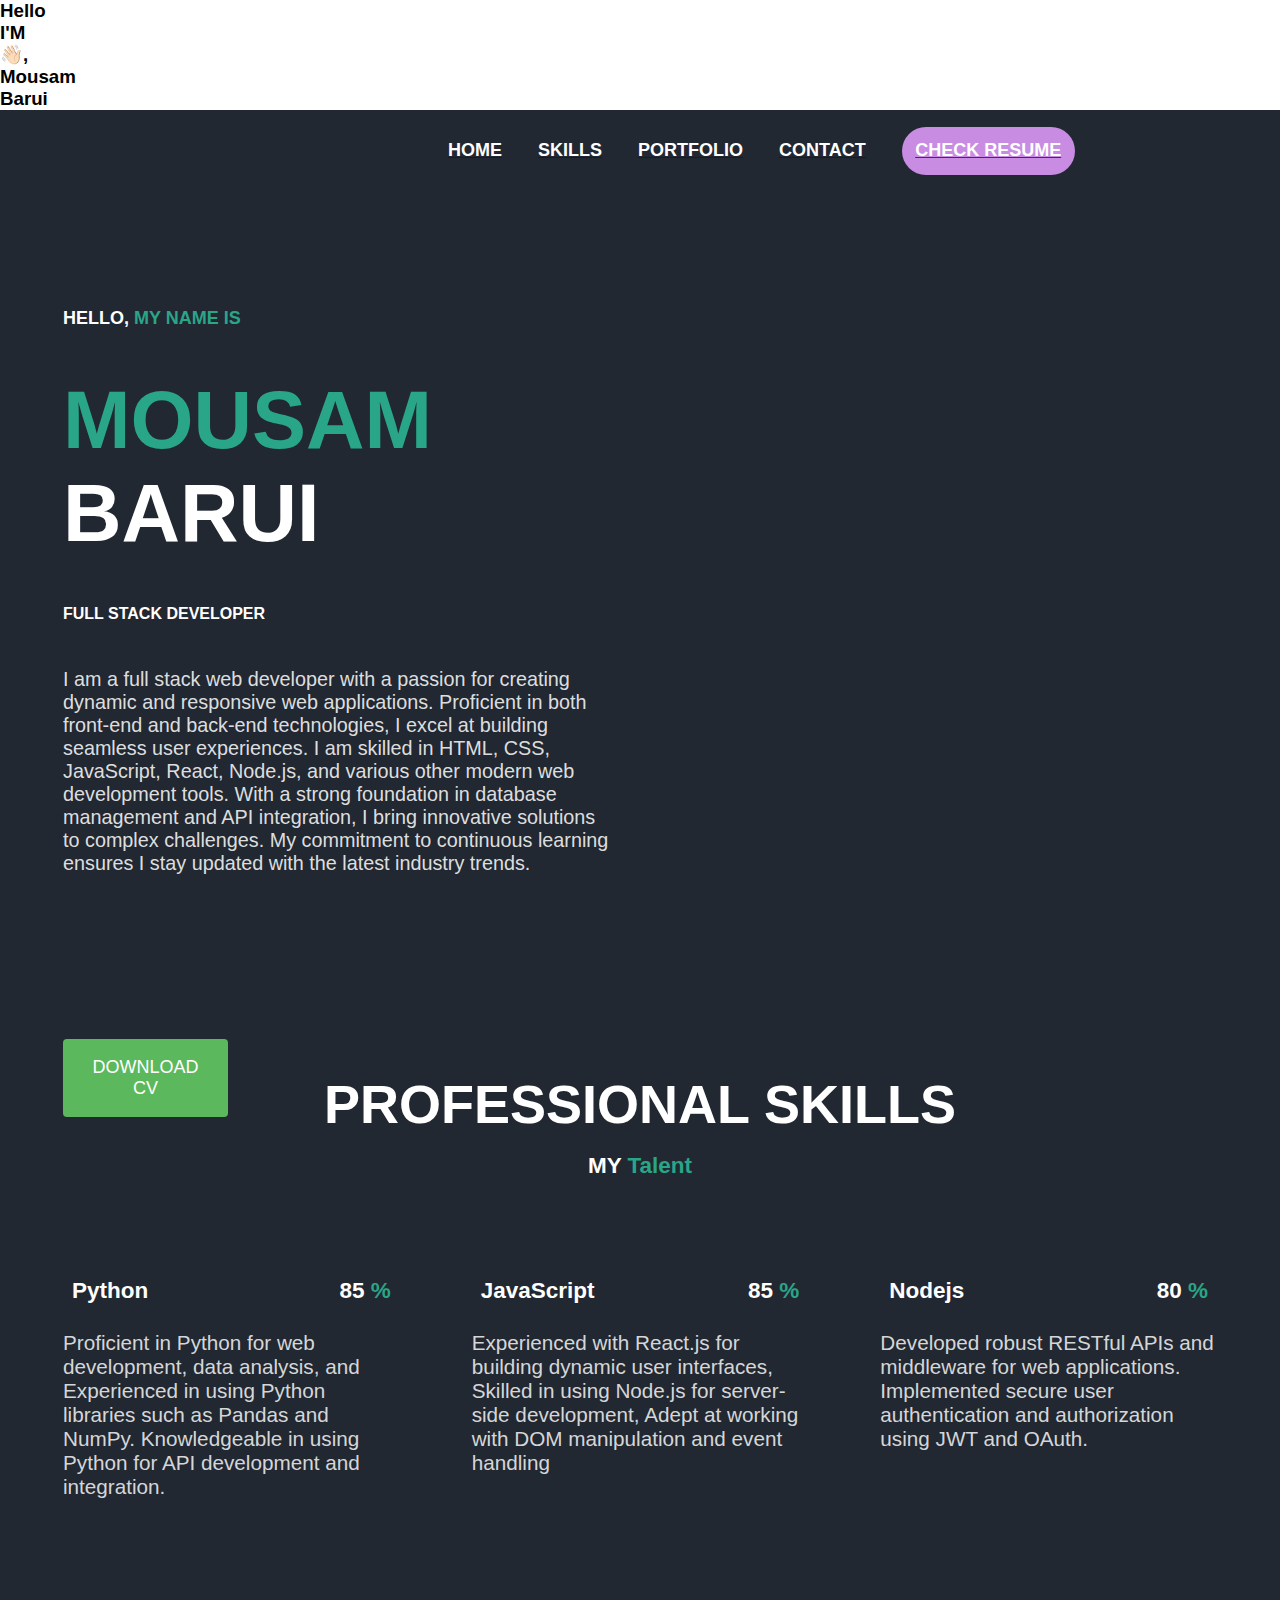
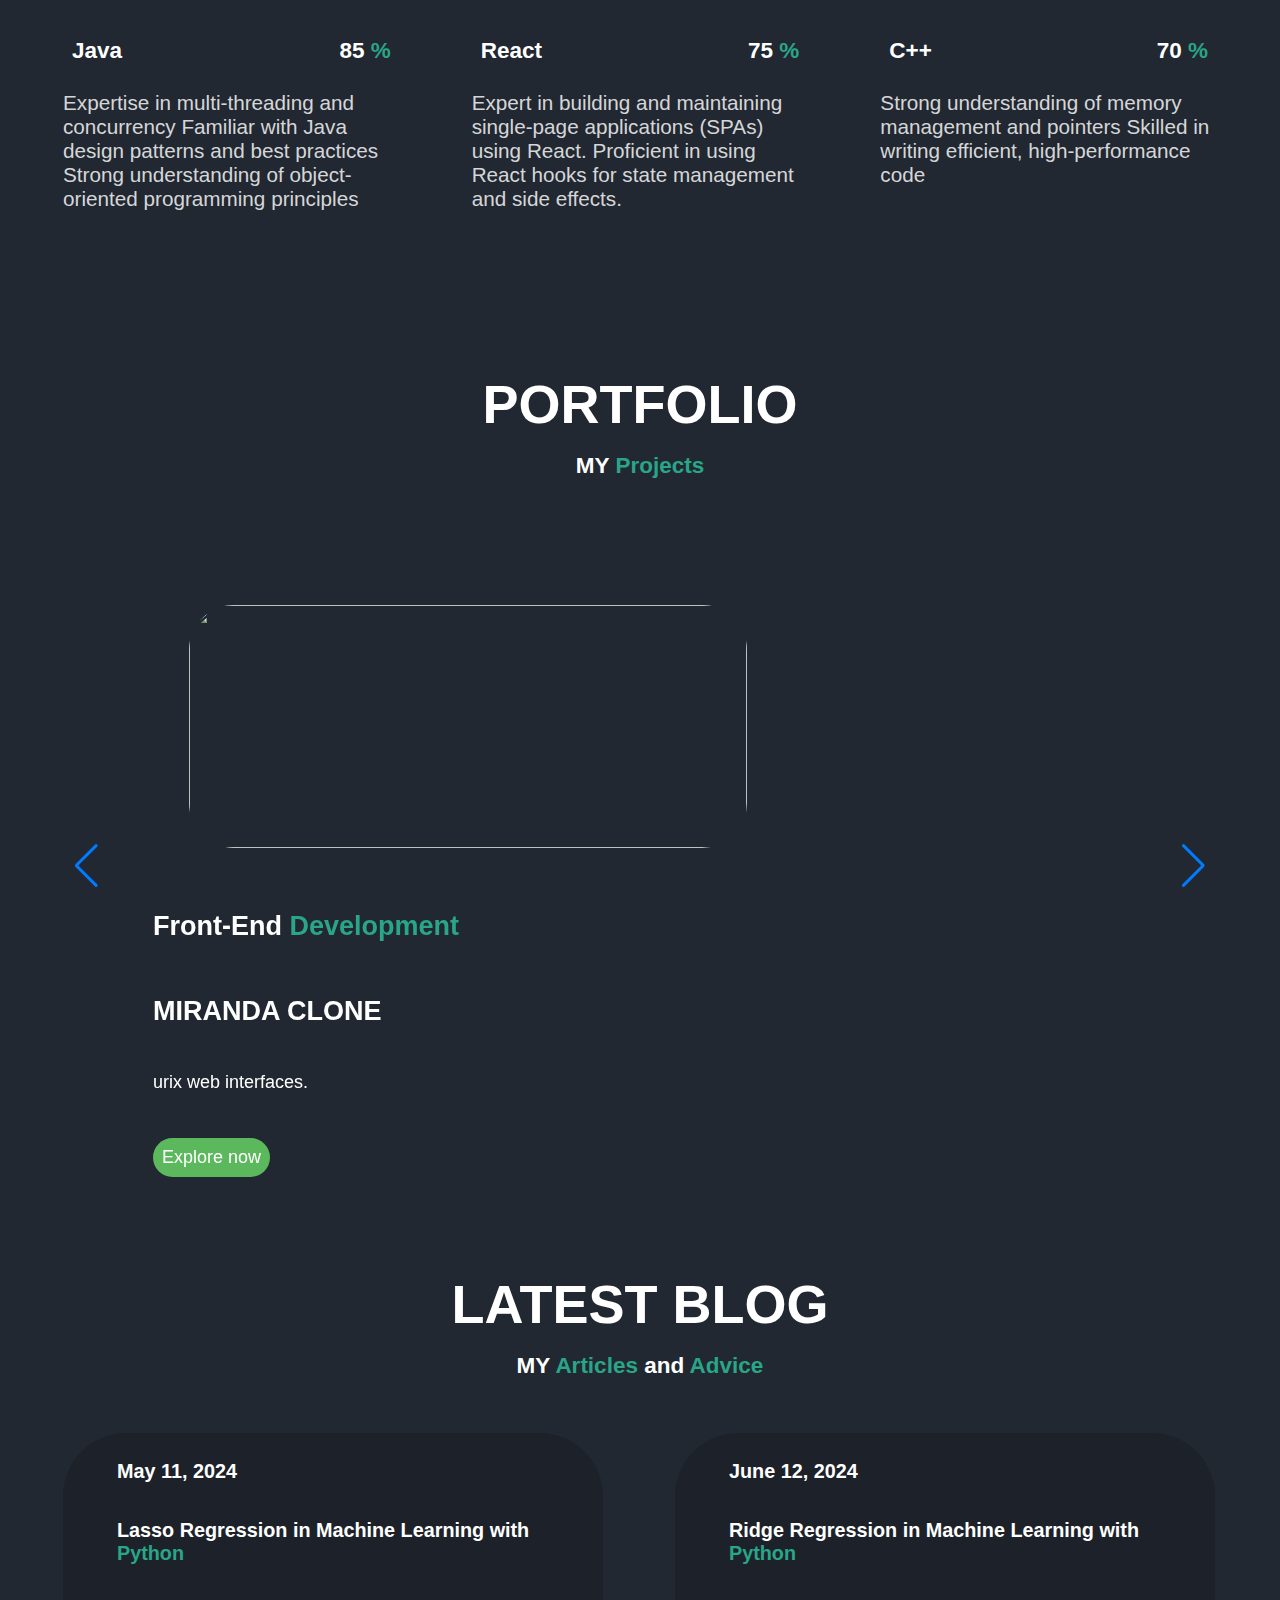
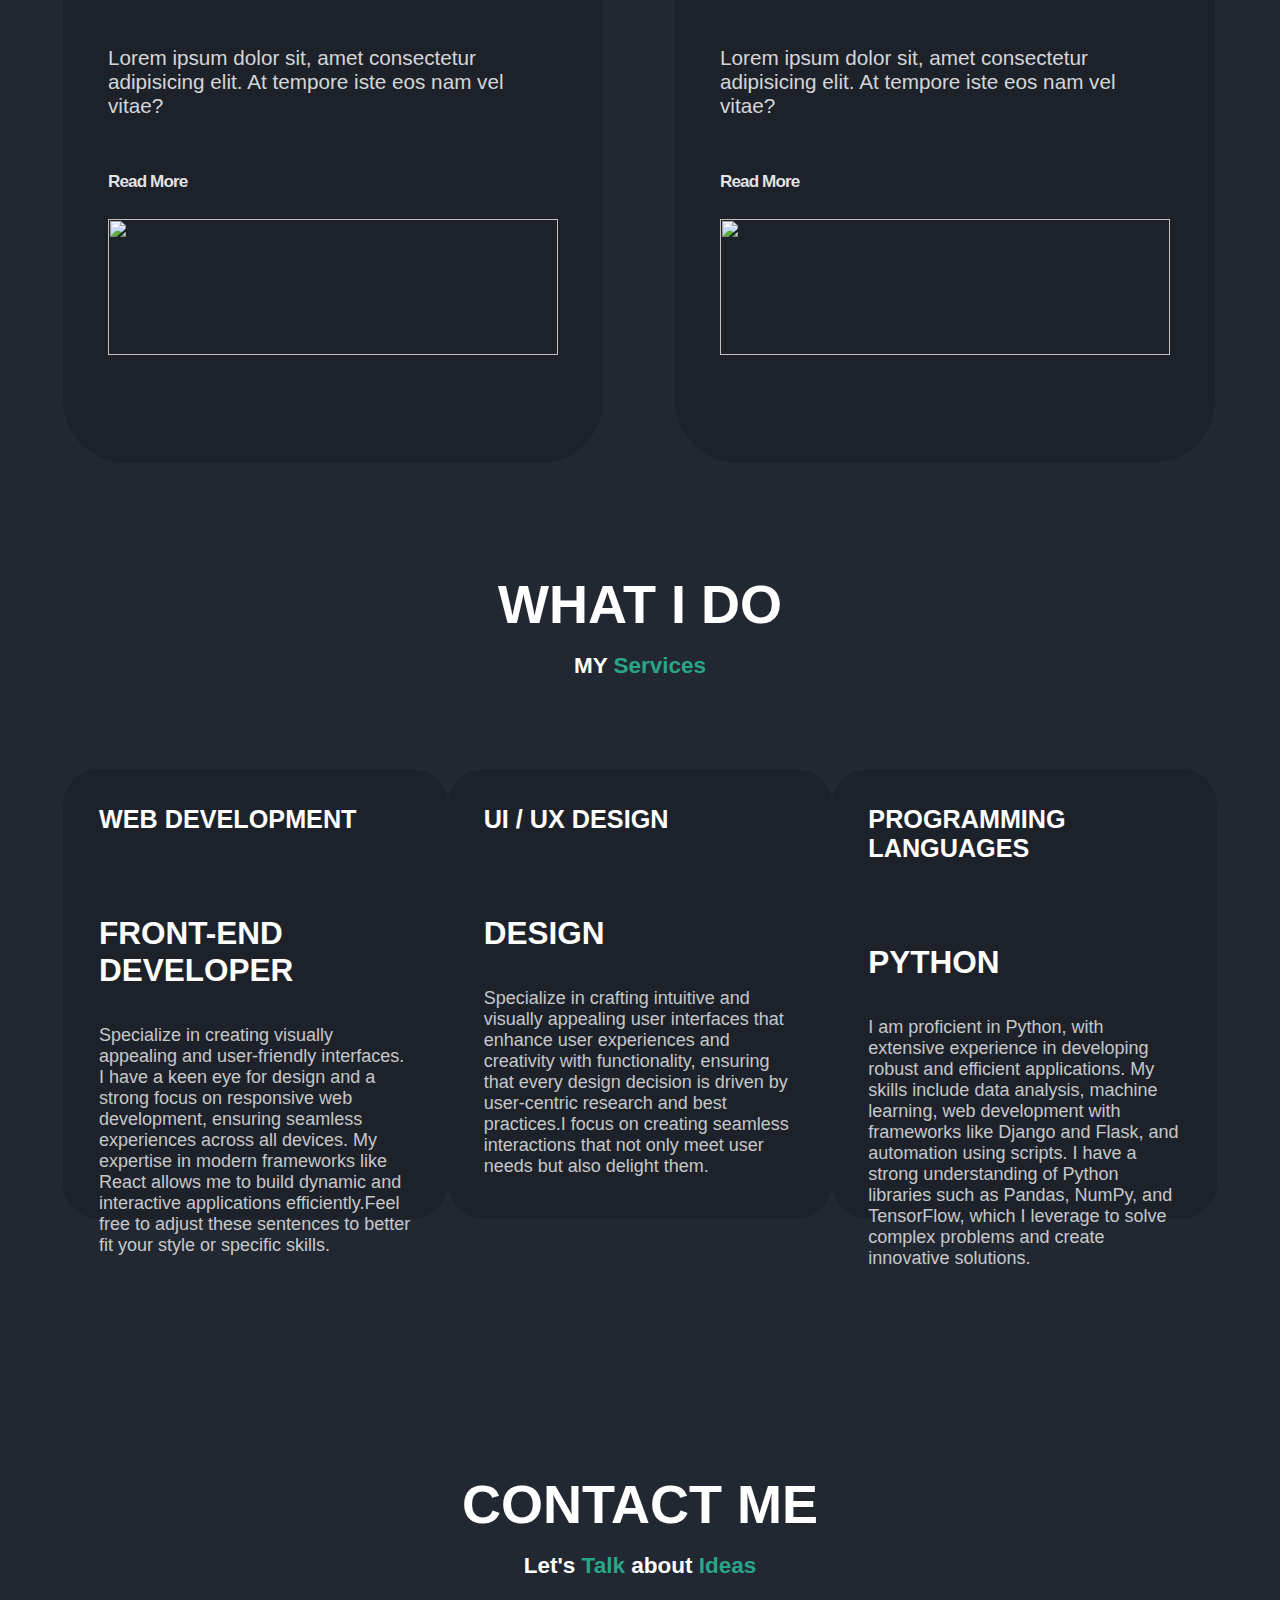
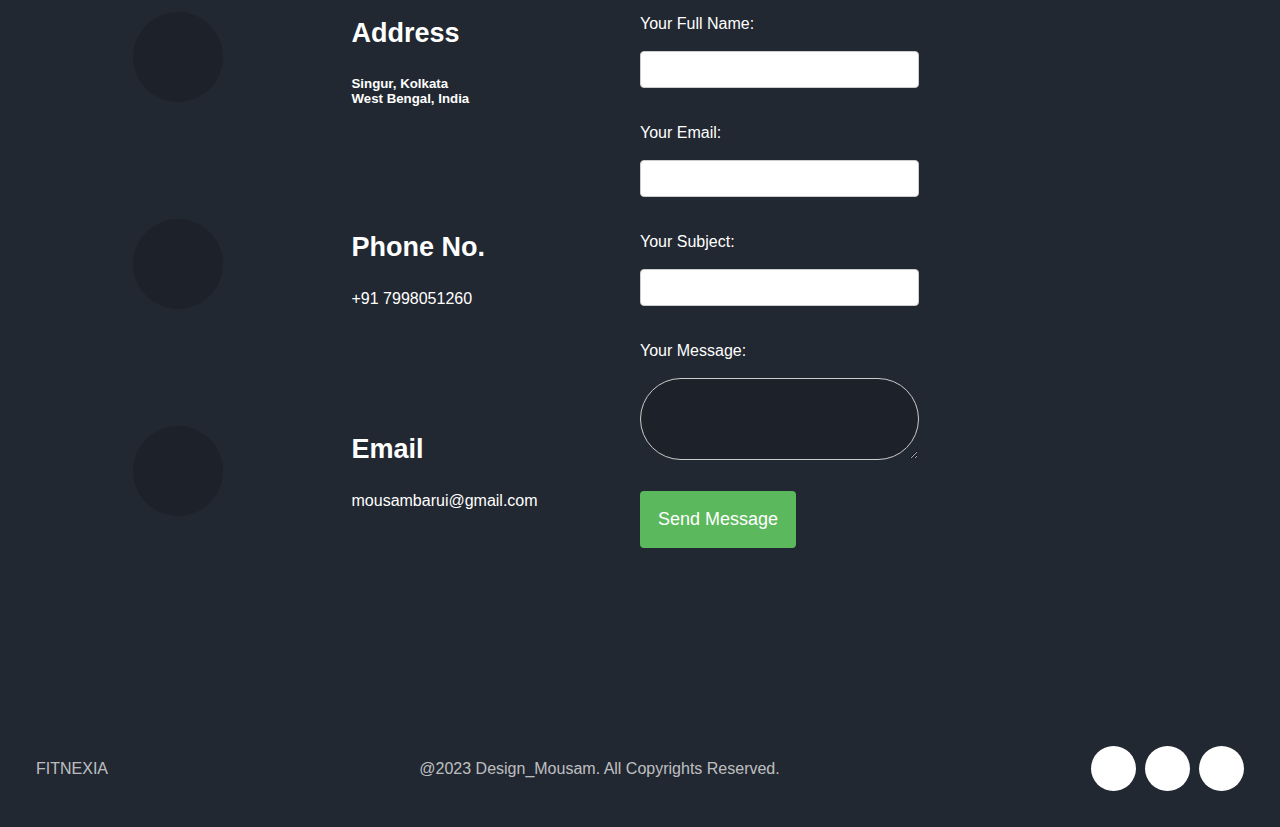
==== index.html @ 30165952 "responsive" ====
<!DOCTYPE html>
<html lang="en">

<head>
    <meta charset="UTF-8">
    <meta name="viewport" content="width=device-width, initial-scale=1.0">
    <title>MOUSAM BARUI--PORTFOLIO</title>
    <link rel="shortcut icon" href="Images/icons8-m-96.png" type="image/x-icon">
    <link rel="stylesheet" href="style.css">
    <link rel="stylesheet" href="https://cdn.jsdelivr.net/npm/swiper@11/swiper-bundle.min.css" />
    <link rel="stylesheet" href="https://cdn.jsdelivr.net/npm/locomotive-scroll@3.5.4/dist/locomotive-scroll.css">
    <link rel="stylesheet" href="https://cdnjs.cloudflare.com/ajax/libs/remixicon/4.1.0/remixicon.css"
        integrity="sha512-dUOcWaHA4sUKJgO7lxAQ0ugZiWjiDraYNeNJeRKGOIpEq4vroj1DpKcS3jP0K4Js4v6bXk31AAxAxaYt3Oi9xw=="
        crossorigin="anonymous" referrerpolicy="no-referrer" />
    <link rel="stylesheet" href="https://unpkg.com/sheryjs/dist/Shery.css" />

</head>

<body>
    <div class="main">
        <div class="lader">
            <h3> Hello</h3>
            <h3>I'M</h3>
            <h3>👋🏻,</h3>
            <h3>Mousam</h3>
             <h3>Barui</h3>
        </div>
    
        <div id="page1">
            <div class="nav">
                <a href ="index.html"><h3>Home</h3></a>
                <a href ="skills/skills.html"><h3>Skills</h3></a>
                <a href = "portfolio/portfolio.html"><h3>Portfolio</h3></a>               
                <a href = "contact/contact.html"><h3>Contact</h3></a>
                <a href =""><h3 style="padding: 1.5vh;background-color:#c88de3;border-radius: 4vh;">Check Resume</h3></a>
            </div>
            <div class="page1left">
                <h3>HELLO, <d>MY NAME IS</d>
                </h3>
                <h1 class="magnet">
                    <d>MOUSAM</d> BARUI
                </h1>
                <h4>FULL STACK DEVELOPER</h4>
                <p>I am a full stack web developer with a passion for creating dynamic and responsive web applications.
                    Proficient in both front-end and back-end technologies, I excel at building seamless user
                    experiences. I am skilled in HTML, CSS, JavaScript, React, Node.js, and various other modern web
                    development tools. With a strong foundation in database management and API integration, I bring
                    innovative solutions to complex challenges. My commitment to continuous learning ensures I stay
                    updated with the latest industry trends.
                <div class="icon">
                    <a href="https://www.linkedin.com/in/mousam-barui-745755149/"><i
                            class="ri-linkedin-box-line"></i></a>
                    <a href="https://github.com/Mousam861"><i class="ri-github-fill"></i></a>
                </div>
                <a href="Portfolio/Mousam_Barui_Resume.pdf" download="Mousam_Barui_Resume"><button> DOWNLOAD CV</button></a>
            </div>
            <div class="page1right">
                <div class="page1rightimage"> </div>
            </div>
        </div>

        <div id="page2">
            <div class="heading">
                <h2>PROFESSIONAL SKILLS</h2>
                <h6>MY <d>Talent</d>
                </h6>
            </div>
            <div class="block">
                <div class="block1">
                    <div class="language">
                        <h4>Python</h4>
                        <h4>85 <d>%</d>
                        </h4>
                    </div>
                    <p>Proficient in Python for web development, data analysis, and
                        Experienced in using Python libraries such as Pandas and NumPy.
                        Knowledgeable in using Python for API development and integration.
                    </p>
                </div>
                <div class="block1">
                    <div class="language">
                        <h4>JavaScript</h4>
                        <h4>85 <d>%</d>
                        </h4>
                    </div>
                    <p>Experienced with React.js for building dynamic user interfaces,
                        Skilled in using Node.js for server-side development,
                        Adept at working with DOM manipulation and event handling</p>

                </div>
                <div class="block1">
                    <div class="language">
                        <h4>Nodejs</h4>
                        <h4>80 <d>%</d>
                        </h4>
                    </div>
                    <p>Developed robust RESTful APIs and middleware for web applications.
                        Implemented secure user authentication and authorization using JWT and OAuth.
                    </p>
                </div>
            </div>
            <div class="block">
                <div class="block1">
                    <div class="language">
                        <h4>Java</h4>
                        <h4>85 <d>%</d>
                        </h4>
                    </div>
                    <p>Expertise in multi-threading and concurrency
                        Familiar with Java design patterns and best practices
                        Strong understanding of object-oriented programming principles </p>
                </div>
                <div class="block1">
                    <div class="language">
                        <h4>React</h4>
                        <h4>75 <d>%</d>
                        </h4>
                    </div>
                    <p>Expert in building and maintaining single-page applications (SPAs) using React.
                        Proficient in using React hooks for state management and side effects.</p>

                </div>
                <div class="block1">
                    <div class="language">
                        <h4>C++</h4>
                        <h4>70 <d>%</d>
                        </h4>
                    </div>
                    <p>Strong understanding of memory management and pointers
                        Skilled in writing efficient, high-performance code
                    </p>
                </div>
            </div>





















        </div>

        <div id="page3">
            <div class="p3heading">
                <h2>PORTFOLIO</h2>
                <h6>MY <d>Projects</d>
                
            </div>
            <div class="swiper mySwiper">
                <div class="swiper-wrapper">
                    <div class="swiper-slide">
                        <div class="portimg">
                            <img
                                src="https://uploads-ssl.webflow.com/5f9085a4041dd5427c5ac8ae/615d9672cc65f12c9ab25f21_thumbnail-small.jpeg?" />
                        </div>
                        <h4>Front-End <d>Development</d>
                        </h4>
                        <h4>MIRANDA CLONE</h4>
                        <p>urix web interfaces.</p>
                        <a href="https://mousam861.github.io/Miranda-clone/"><button>Explore now</button></a>
                    </div>
                    <div class="swiper-slide">
                        <div class="portimg">
                            <img src="Images/rejouice.webp" />
                        </div>
                        <h4>Front-End <d>Development</d>
                        </h4>
                        <h4>REJOUICE CLONE</h4>
                        <p>Lorem ipsum dolor, sit amet consectetur adipisicing elit. Aspernatur beatae quam maiores
                            quaerat qui, fuga impedit porro id nulla consequatur.</p>
                        <button>Explore now</button>
                    </div>
                    <div class="swiper-slide">
                        <div class="portimg">
                            <img src="Images/Lazarev.webp" />
                        </div>
                        <h4>Front-End <d>Development</d>
                        </h4>
                        <h4>LAZAREV CLONE</h4>
                        <p>Lorem ipsum dolor, sit amet consectetur adipisicing elit. Aspernatur beatae quam maiores
                            quaerat qui, fuga impedit porro id nulla consequatur.</p>
                        <button>Explore now</button>
                    </div>
                    <div class="swiper-slide">
                        <div class="portimg">
                            <img src="Images/gym.jpg" alt=""/>
                        </div>
                        <h4>Front-End <d>Development</d>
                        </h4>
                        <h4>FITNEXIA</h4>
                        <p>Lorem ipsum dolor, sit amet consectetur adipisicing elit. Aspernatur beatae quam maiores
                            quaerat qui, fuga impedit porro id nulla consequatur.</p>
                        <a href="https://mousam861.github.io/FITNEXIA-GYM-WEB-/"><button>Explore now</button></a>
                    </div>

                </div>
                <div class="swiper-button-next"></div>
                <div class="swiper-button-prev"></div>
                <div class="swiper-scrollbar"></div>
                <div class="swiper-pagination"></div>
            </div>
        </div>

        <div id="page4">
            <div class="p3heading">
                <h2>LATEST BLOG</h2>
                <h6>MY <d>Articles</d> and <d>Advice</d>
                </h6>
            </div>
            <div class="article">
                <div class="art1">
                    <div class="blog">
                        <h4>May 11, 2024</h4>
                        <h4>Lasso Regression in Machine Learning with <d>Python</d>
                        </h4>
                    </div>
                    <p>Lorem ipsum dolor sit, amet consectetur adipisicing elit. At tempore iste eos nam vel vitae?</p>
                    <a href="https://coderspacket.com/posts/lasso-regression-in-machine-learning-with-python/">
                        <h5>Read More <d> <i class="ri-arrow-right-line"></i></d>
                        </h5>
                    </a>
                    <div class="bimg">
                        <img src="https://leverageedu.com/blog/wp-content/uploads/2020/03/IELTS-Preparation-Online.jpg">
                    </div>
                </div>
                <div class="art1">
                    <div class="blog">
                        <h4>June 12, 2024</h4>
                        <h4>Ridge Regression in Machine Learning with <d>Python</d>
                        </h4>
                        </h4>
                    </div>
                    <p>Lorem ipsum dolor sit, amet consectetur adipisicing elit. At tempore iste eos nam vel vitae?</p>
                    <a href="https://coderspacket.com/posts/ridge-regression-in-machine-learning-with-python/">
                        <h5>Read More <d> <i class="ri-arrow-right-line"></i></d>
                        </h5>
                    </a>
                    <div class="bimg">
                        <img src="https://www.luminultra.com/wp-content/uploads/blog-header-investigation-report.jpg">
                    </div>
                </div>
                <div class="art1">
                    <div class="blog">
                        <h4>July 24, 2024</h4>
                        <h4>Quadratic Discriminant Analysis in Machine Learning with<d>Python</d>
                        </h4>
                        </h4>
                    </div>
                    <p>Lorem ipsum dolor sit, amet consectetur adipisicing elit. At tempore iste eos nam vel vitae?</p>
                    <a
                        href="https://coderspacket.com/posts/quadratic-discriminant-analysis-in-machine-learning-with-python/">
                        <h5>Read More <d> <i class="ri-arrow-right-line"></i></d>
                        </h5>
                    </a>
                    <div class="bimg">
                        <img src="https://leverageedu.com/blog/wp-content/uploads/2020/03/IELTS-Preparation-Online.jpg">
                    </div>
                </div>
            </div>



        </div>

        <div id="page5">
            <div class="p3heading">
                <h2>WHAT I DO</h2>
                <h6>MY <d>Services</d>
                </h6>
            </div>
            <div class="work">
                <div class="card">
                    <h4>WEB DEVELOPMENT</h4>
                    <h3>FRONT-END DEVELOPER</h3>
                    <p> Specialize in creating visually appealing and user-friendly interfaces. I have a keen eye for
                        design and a strong focus on responsive web development, ensuring seamless experiences across
                        all devices. My expertise in modern frameworks like React allows me to build dynamic and
                        interactive applications efficiently.Feel free to adjust these sentences to better fit your
                        style or specific skills.</p>
                </div>

                <div class="card">
                    <h4>UI / UX DESIGN</h4>
                    <h3>DESIGN</h3>
                    <p>Specialize in crafting intuitive and visually appealing user interfaces that enhance user experiences and creativity with functionality, ensuring that every design decision is driven by user-centric research and best practices.I focus on creating seamless interactions that not only meet user needs but also delight them. </p>

                </div>

                <div class="card">
                    <h4>PROGRAMMING LANGUAGES</h4>
                    <h3>PYTHON</h3>
                    <p>I am proficient in Python, with extensive experience in developing robust and efficient applications. My skills include data analysis, machine learning, web development with frameworks like Django and Flask, and automation using scripts. I have a strong understanding of Python libraries such as Pandas, NumPy, and TensorFlow, which I leverage to solve complex problems and create innovative solutions.</p>
                </div>

            </div>


















        </div>

        <div id="page6">
            <div class="p3heading">
                <h2>CONTACT ME</h2>
                <h6>Let's <d>Talk</d> about <d>Ideas</d>
                </h6>
            </div>
            <div class="contact">
                <div class="contactlogo">
                    <div class="circlelogo">
                        <i class="ri-map-2-line"></i>
                    </div>
                    <div class="circlelogo">
                        <a href="tel:7998051260"> 
                            <i class="ri-phone-line"></i>
                        </a>  
                    </div>
                    <div class="circlelogo">
                        <a href="mailto:mousambarui@gmail.com">
                            <i class="ri-mail-line"></i>
                        </a>
                    </div>
                </div>
                <div class="contactl">
                    <div class="conadd">
                        <h4>Address</h4>
                        <h5>Singur, Kolkata <br>West Bengal, India</h5>
                    </div>
                    <div class="conadd">
                        <h4>Phone No.</h4>
                        <a href="tel:7998051260"> 
                            +91 7998051260
                        </a> 
                    </div>

                    <div class="conadd">
                        <h4>Email</h4>
                        <a href="mailto:mousambarui@gmail.com">
                            mousambarui@gmail.com
                        </a>
                    </div>














                </div>
                <div class="contactr">

                    <form action="/submit" method="post">
                        <div>
                            <label for="name">Your Full Name:</label>
                            <input type="text" id="name" name="name" required>
                            <label for="email">Your Email:</label>
                            <input type="email" id="email" name="email" required>
                        </div>
                        <div>
                            <label for="subject">Your Subject:</label>
                            <input type="text" id="subject" name="subject" required>
                        </div>
                        <div>
                            <label for="message">Your Message:</label>
                            <textarea id="message" name="message" rows="4" required></textarea>
                        </div>
                        <div>
                            <button type="submit">Send Message</button>
                        </div>
                    </form>
                </div>
            </div>

        </div>


        <div class="footer">
            <div class="f1">FITNEXIA<img src=""></div>
            <div class="f2">@2023 Design_Mousam. All Copyrights Reserved.</div>
            <div class="f3">
                <div class="whole"><i class="ri-instagram-line"></i></div>
                <div class="whole"><i class="ri-twitter-x-line"></i></div>
                <div class="whole"><i class="ri-linkedin-line"></i></div>
            </div>
        </div>
    </div>



    <script src="https://cdn.jsdelivr.net/npm/locomotive-scroll@3.5.4/dist/locomotive-scroll.js"></script>
    <script src="https://cdnjs.cloudflare.com/ajax/libs/gsap/3.12.2/gsap.min.js"></script>
    <script src="https://cdnjs.cloudflare.com/ajax/libs/gsap/3.12.2/ScrollTrigger.min.js"></script>
    <script src="https://cdnjs.cloudflare.com/ajax/libs/three.js/0.155.0/three.min.js"></script>
    <script type="text/javascript" src="https://unpkg.com/sheryjs/dist/Shery.js"></script>
    <script src="https://cdn.jsdelivr.net/npm/swiper@11/swiper-bundle.min.js"></script>
    <script src="portfolio.js"></script>
</body>

</html>
---- style.css ----
* {
    margin: 0%;
    padding: 0%;
    box-sizing: border-box;
    font-family: Verdana, Geneva, Tahoma, sans-serif;
}

html,
body {
    height: 100%;
    width: 100%;
}

.main {
    min-height: 100vh;
    width: 100%;
}

.loader {
    height: 100vh;
    width: 100%;
    position: fixed;
    background-color: black;
    z-index: 99;
    display: flex;
    text-align: center;
    align-items: center;
    justify-content: center;
    gap: 10px;
}

.loader h3 {
    color: white;
    font-size: 2vw;
    font-weight: 200;
}

#page1 {
    height: 100vh;
    width: 100%;
    background-color: #222831;
    padding: 7vh;
    display: flex;
    position: relative;
}

.nav {
    position: absolute;
    top: 1%;
    left: 35%;
    height: 7vh;
    display: flex;
    align-items: center;
    justify-content: center;
    gap: 4vh;
}

.nav h3 {
    font-size: 2vh;
    color: white;
    text-transform: uppercase;
}

.nav h3:hover {
    color: #29A587;
}

.nav h3:hover {
    border-bottom: 0.3vh solid #29A587;
    transition: linear;
}

.nav #h3 :hover {
    color: black;
}

.page1left {
    height: 93vh;
    width: 43%;
    position: absolute;
    top: 22%;
    display: flex;
    flex-direction: column;
    gap: 5vh;
    color: white;
}

.page1left h3 {
    font-size: 2vh;
}

.page1left h1 {
    font-size: 9vh;
}

.page1left h3 d,
.page1left h1 d {
    color: #29A587;
}

.page1left p {
    font-size: 2.2vh;
    color: rgba(255, 255, 255, 0.863);
}

.icon i {
    margin-right: 1.5vh;
    font-size: 4.5vh;
}

.icon a {
    text-decoration: none;
    color: white;
}

.page1left button {
    width: 30%;
    padding: 2vh;
}

.page1right {
    height: 93vh;
    width: 38%;
    position: absolute;
    top: 15%;
    right: 0%;
}

.page1rightimage {
    display: flex;
    align-items: center;
    height: 70vh;
    width: 70vh;
    background-image: url("https://images.unsplash.com/photo-1508341591423-4347099e1f19?q=80&w=1887&auto=format&fit=crop&ixlib=rb-4.0.3&ixid=M3wxMjA3fDB8MHxwaG90by1wYWdlfHx8fGVufDB8fHx8fA%3D%3D");
    border-radius: 50%;
    background-position: center;
    background-size: cover;
}

#page2 {
    height: 100vh;
    width: 100%;
    background-color: #222831;
    padding: 7vh;
}

.heading {
    display: flex;
    flex-direction: column;
    align-items: center;
    justify-content: center;
    color: white;
}

.heading h2 {
    font-size: 6vh;
}

.heading h6 {
    padding-top: 2vh;
    font-size: 2.5vh;
    padding-bottom: 10vh;
}

.heading h6 d {
    color: #29A587;
}

.block {
    display: flex;
    gap: 8vh;
}

.block1 {
    height: 40vh;
    width: 62vh;
    display: flex;
    flex-direction: column;
    color: white;
}

.language {
    display: flex;
    align-items: center;
    justify-content: space-between;
    padding: 1vh;
    color: white;
}

.language h4 {
    font-size: 2.5vh;
}

.language h4 d {
    color: #29A587;
}

.block1 p {
    font-size: 2.3vh;
    padding-top: 2vh;
    color: rgba(255, 255, 255, 0.822);
}

#page3 {
    height: 100vh;
    width: 100%;
    background-color: #222831;
    color: white;
    padding: 7vh;
}

.p3heading {
    display: flex;
    flex-direction: column;
    align-items: center;
    justify-content: center;
    color: white;
}

.p3heading h2 {
    font-size: 6vh;
}

.p3heading h6 {
    padding-top: 2vh;
    font-size: 2.5vh;
    padding-bottom: vh;
}

.p3heading h6 d,
.swiper-slide h4 d {
    color: #29A587;
}

.swiper {
    width: 100%;
    height: 100%;
}

.swiper-slide {
    display: flex;
    flex-direction: column;
    align-items: center;
    justify-content: center;
    position: relative;
    padding: 10vh;
}

.swiper-slide h4 {
    font-size: 3vh;
    padding: 3vh 0vh;
}

.swiper-slide p {
    font-size: 2vh;
    padding: 2vh 0vh;
}

.swiper-slide button {
    font-size: 2vh;
    border-radius: 3vh;
    padding: 1vh 1vh;
    text-align: center;
}

.portimg {
    padding: 4vh;
    height: 35vh;
    width: 70vh;
    overflow: hidden;
}

.portimg img {
    border-radius: 5vh;
    height: 100%;
    width: 100%;
    transition: all ease 0.5s;
    object-fit: cover;
    overflow: hidden;
}

.portimg img:hover {
    scale: 1.1;
    overflow: hidden;
}

#page4 {
    height: 100vh;
    width: 100%;
    background-color: #222831;
    color: white;
    padding: 7vh;
}

.article {
    display: flex;
    gap: 8vh;
    padding-top: 6vh;
}

.art1 {
    height: 70vh;
    width: 62vh;
    display: flex;
    flex-direction: column;
    color: white;
    background-color: #1D222A;
    border-radius: 7vh;
}

.blog {
    display: flex;
    flex-direction: column;
    justify-content: space-between;
    padding: 1vh;
    color: white;
}

.blog h4 {
    padding: 2vh 5vh;
    font-size: 2.2vh;
}

.art1 h5 {
    padding: 0vh 5vh;
    font-size: 2.2vh;
}

.blog h4 d {
    color: #29A587;
}

.bimg {
    height: 32vh;
    width: 50vh;
    margin: 3vh 5vh;
}

.bimg img {
    height: 100%;
    width: 100%;
    object-fit: cover;
    padding-bottom: 9vh;
}

.art1 p {
    font-size: 2.3vh;
    margin: 6vh 5vh;
    color: rgba(255, 255, 255, 0.822);
}

.art1 a {
    text-decoration: none;
}

.art1 h5 {
    letter-spacing: -0.1vh;
    font-size: 1.9vh;
    color: rgba(255, 255, 255, 0.879)
}

.art1 h5 d {
    color: #29A587;
}

#page5 {
    height: 100vh;
    width: 100%;
    background-color: #222831;
    color: white;
    padding: 7vh;
}

.work {
    padding-top: 10vh;
    display: flex;
    align-items: center;
    justify-content: space-between;
}

.card {
    height: 50vh;
    width: 60vh;
    background-color: #1D222A;
    padding: 4vh;
    border-radius: 4vh;
}

.card h4 {
    font-size: 2.8vh;
    padding-bottom: 9vh;
}

.card h3 {
    font-size: 3.5vh;
    padding-bottom: 4vh;
}

.card p {
    font-size: 2vh;
    padding-bottom: 7vh;
    color: rgba(255, 255, 255, 0.758);
}


















#page6 {
    height: 100vh;
    width: 100%;
    background-color: #222831;
    color: white;
    padding: 7vh;
}

.contact {
    display: flex;
    align-items: center;
    justify-content: space-between;
}

.contactlogo {
    width: 20%;
    display: flex;
    flex-direction: column;
    align-items: center;
    justify-content: center;
    gap: 13vh;
}

.circlelogo {
    height: 10vh;
    width: 10vh;
    border-radius: 50%;
    background-color: #1D222A;
    display: flex;
    align-items: center;
    justify-content: center;
    transition: ease 1s;
}

.circlelogo i {
    font-size: 4vh;
    color: white;
}

.circlelogo a {
    text-decoration: none;
}

.circlelogo:hover {
    background-color: #4cae4c;
}

.contactl {
    width: 20%;
    display: flex;
    flex-direction: column;
    align-items: center;
    justify-content: center;
    gap: 14vh;
}

.conadd {
    display: flex;
    flex-direction: column;
    text-align: left;
    gap: 3vh;
    width: 100%;
}

.conadd a {
    text-decoration: none;
    color: white;
}

.conadd h4 {
    font-size: 3vh;
}

.contactr {
    width: 50%;
}

label {
    display: flex;
    flex-direction: column;
    margin-bottom: 2vh;
    margin-top: 4vh;
}

input[type="text"],
input[type="email"],
textarea {
    width: calc(50% - 10px);
    padding: 10px;
    margin-right: 10px;
    border: 1px solid #ccc;
    border-radius: 4px;
    box-sizing: border-box;
}

textarea {
    background-color: #1D222A;
    color: #fff;
    border-radius: 10vh;
}

button {
    background-color: #5cb85c;
    color: #fff;
    border: none;
    padding: 2vh 2vh;
    text-align: center;
    font-size: 2vh;
    border-radius: 4px;
    cursor: pointer;
    margin-top: 3vh;
}

button:hover {
    background-color: #4cae4c;
}

.footer {
    width: 100%;
    display: flex;
    align-items: center;
    justify-content: space-between;
    padding: 4vh;
    background-color: #222831;
    color: rgba(255, 255, 255, 0.715);
}

.f2 {
    color: rgba(255, 255, 255, 0.715);
}

.f3 {
    display: flex;
    gap: 1vh;
}

.whole {
    height: 5vh;
    width: 5vh;
    border-radius: 50%;
    background-color: white;
    color: black;
    display: flex;
    text-align: center;
    justify-content: center;
    align-items: center;
}




















@media (max-width: 600px) {
    .main {
        overflow-x: hidden;
    }

    .loader {
        height: 100vh;
        width: 60vh;
    }

    .loader h3 {
        color: white;
        font-size: 6.6vw;
        font-weight: 200;
    }

    #page1 {
        height: 170vh;
        width: 100%;
        background-color: #222831;
        padding: 7vh;
        display: flex;
        position: relative;
    }

    .nav {
        display: none;

    }

    .nav h3 {
        font-size: 2vh;
        color: white;
        text-transform: uppercase;
    }

    .nav h3:hover {
        color: #29A587;
    }

    .nav h3:hover {
        border-bottom: 0.3vh solid #29A587;
        transition: linear;
    }

    .nav #h3 :hover {
        color: black;
    }

    .page1left {
        height: 93vh;
        width: 43%;
        position: absolute;
        top: 22%;
        display: flex;
        flex-direction: column;
        gap: 5vh;
        color: white;
    }

    .page1left h3 {
        font-size: 2vh;
    }

    .page1left h1 {
        font-size: 8vh;
    }

    .page1left h3 d,
    .page1left h1 d {
        color: #29A587;
    }

    .page1left p {
        width: 160%;
        font-size: 2.2vh;
        color: rgba(255, 255, 255, 0.863);
    }

    .icon i {
        margin-right: 1.5vh;
        font-size: 4.5vh;
    }

    .icon a {
        text-decoration: none;
        color: white;
    }

    .page1left button {
        width: 90%;
        padding: 2vh;
    }

    .page1right {
        height: 30vh;
        width: 30vh;
        position: absolute;
        top: 3%;
        left: 10%;
    }

    .page1rightimage {
        display: flex;
        align-items: center;
        height: 30vh;
        width: 30vh;
        background-image: url("https://images.unsplash.com/photo-1508341591423-4347099e1f19?q=80&w=1887&auto=format&fit=crop&ixlib=rb-4.0.3&ixid=M3wxMjA3fDB8MHxwaG90by1wYWdlfHx8fGVufDB8fHx8fA%3D%3D");
        border-radius: 50%;
        background-position: center;
        background-size: cover;
    }






    #page2 {
        height: 200vh;
        width: 100%;
        background-color: #222831;
        padding: 2vh;
    }

    .block {
        display: flex;
        flex-direction: column;
    }

    .block1 {
        height: 23vh;
        width: 40vh;
        display: flex;
        flex-direction: column;
        color: white;
    }

    .language {
        display: flex;
        align-items: center;
        justify-content: space-between;
        padding: 1vh;
        color: white;
    }

    .block1 p {
        font-size: 2.3vh;
        color: rgba(255, 255, 255, 0.822);
    }









    #page3 {
        height: 120vh;
        width: 100%;
        background-color: #222831;
        color: white;
    }

    .swiper {
        width: 100%;
        height: 100%;
    }

    .swiper-slide {
        display: flex;
        flex-direction: column;
        align-items: center;
        justify-content: center;
        position: relative;
        padding: 1vh;
    }

    .swiper-slide h4 {
        font-size: 3vh;
        padding: 1vh 1vh;
    }

    .swiper-slide p {
        font-size: 2vh;
        padding: 7vh 0vh;
    }

    .swiper-slide button {
        font-size: 2vh;
        border-radius: 3vh;
        padding: 1vh 1.2vh;
        text-align: center;
    }

    .portimg {
        height: 35vh;
        width: 35vh;
        margin-left: 0vh;
        overflow: hidden;
    }

    .portimg img {
        border-radius: 2vh;
        height: 100%;
        width: 100%;
        transition: all ease 0.5s;
        object-fit: cover;
        overflow: hidden;
    }

    .portimg img:hover {
        scale: 1.1;
        overflow: hidden;
    }


    #page4 {
        height: 250vh;
        width: 100%;
        background-color: #222831;
        color: white;
        padding: 1vh;
    }

    .article {
        display: flex;
        flex-direction: column;
        gap: 8vh;
        padding-top: 6vh;
    }

    .art1 {
        height: 70vh;
        width: 45vh;
        display: flex;
        flex-direction: column;
        color: white;
        background-color: #1D222A;
        border-radius: 7vh;
    }

    .blog {
        display: flex;
        flex-direction: column;
        justify-content: space-between;
        padding: 1vh;
        color: white;
    }

    .blog h4 {
        padding: 2vh 5vh;
        font-size: 2.2vh;
    }

    .art1 h5 {
        padding: 0vh 5vh;
        font-size: 2.2vh;
    }

    .blog h4 d {
        color: #29A587;
    }

    .bimg {
        height: 32vh;
        width: 35vh;
        margin: 3vh 5vh;
    }

    .bimg img {
        height: 100%;
        width: 100%;
        object-fit: cover;
        padding-bottom: 9vh;
    }

    .art1 p {
        font-size: 2.3vh;
        margin: 6vh 5vh;
        color: rgba(255, 255, 255, 0.822);
    }

    .art1 a {
        text-decoration: none;
    }

    .art1 h5 {
        letter-spacing: -0.1vh;
        font-size: 1.9vh;
        color: rgba(255, 255, 255, 0.879)
    }

    .art1 h5 d {
        color: #29A587;
    }




    #page5 {
        height: 220vh;
        width: 100%;
        background-color: #222831;
        color: white;
        padding: 7vh;
    }

    .work {
        padding-top: 10vh;
        display: flex;
        flex-direction: column;
        align-items: center;
        justify-content: space-between;
    }

    .card {
        height: 60vh;
        width: 45vh;
        background-color: #1D222A;
        padding: 4vh;
        border-radius: 4vh;
        margin-bottom: 4vh;
    }

    .card h4 {
        font-size: 2.8vh;
        padding-bottom: 9vh;
    }

    .card h3 {
        font-size: 3.5vh;
        padding-bottom: 4vh;
    }

    .card p {
        font-size: 2vh;
        padding-bottom: 7vh;
        color: rgba(255, 255, 255, 0.758);
    }


    .footer {
        display: flex;
        flex-direction: column;
    }

    .f1 {
        margin-bottom: 3vh;
    }

    .f2 {
        color: rgba(255, 255, 255, 0.715);
        margin-bottom: 3vh;
    }

    .f3 {
        display: flex;
        gap: 1vh;
        margin-bottom: 3vh;
    }



}
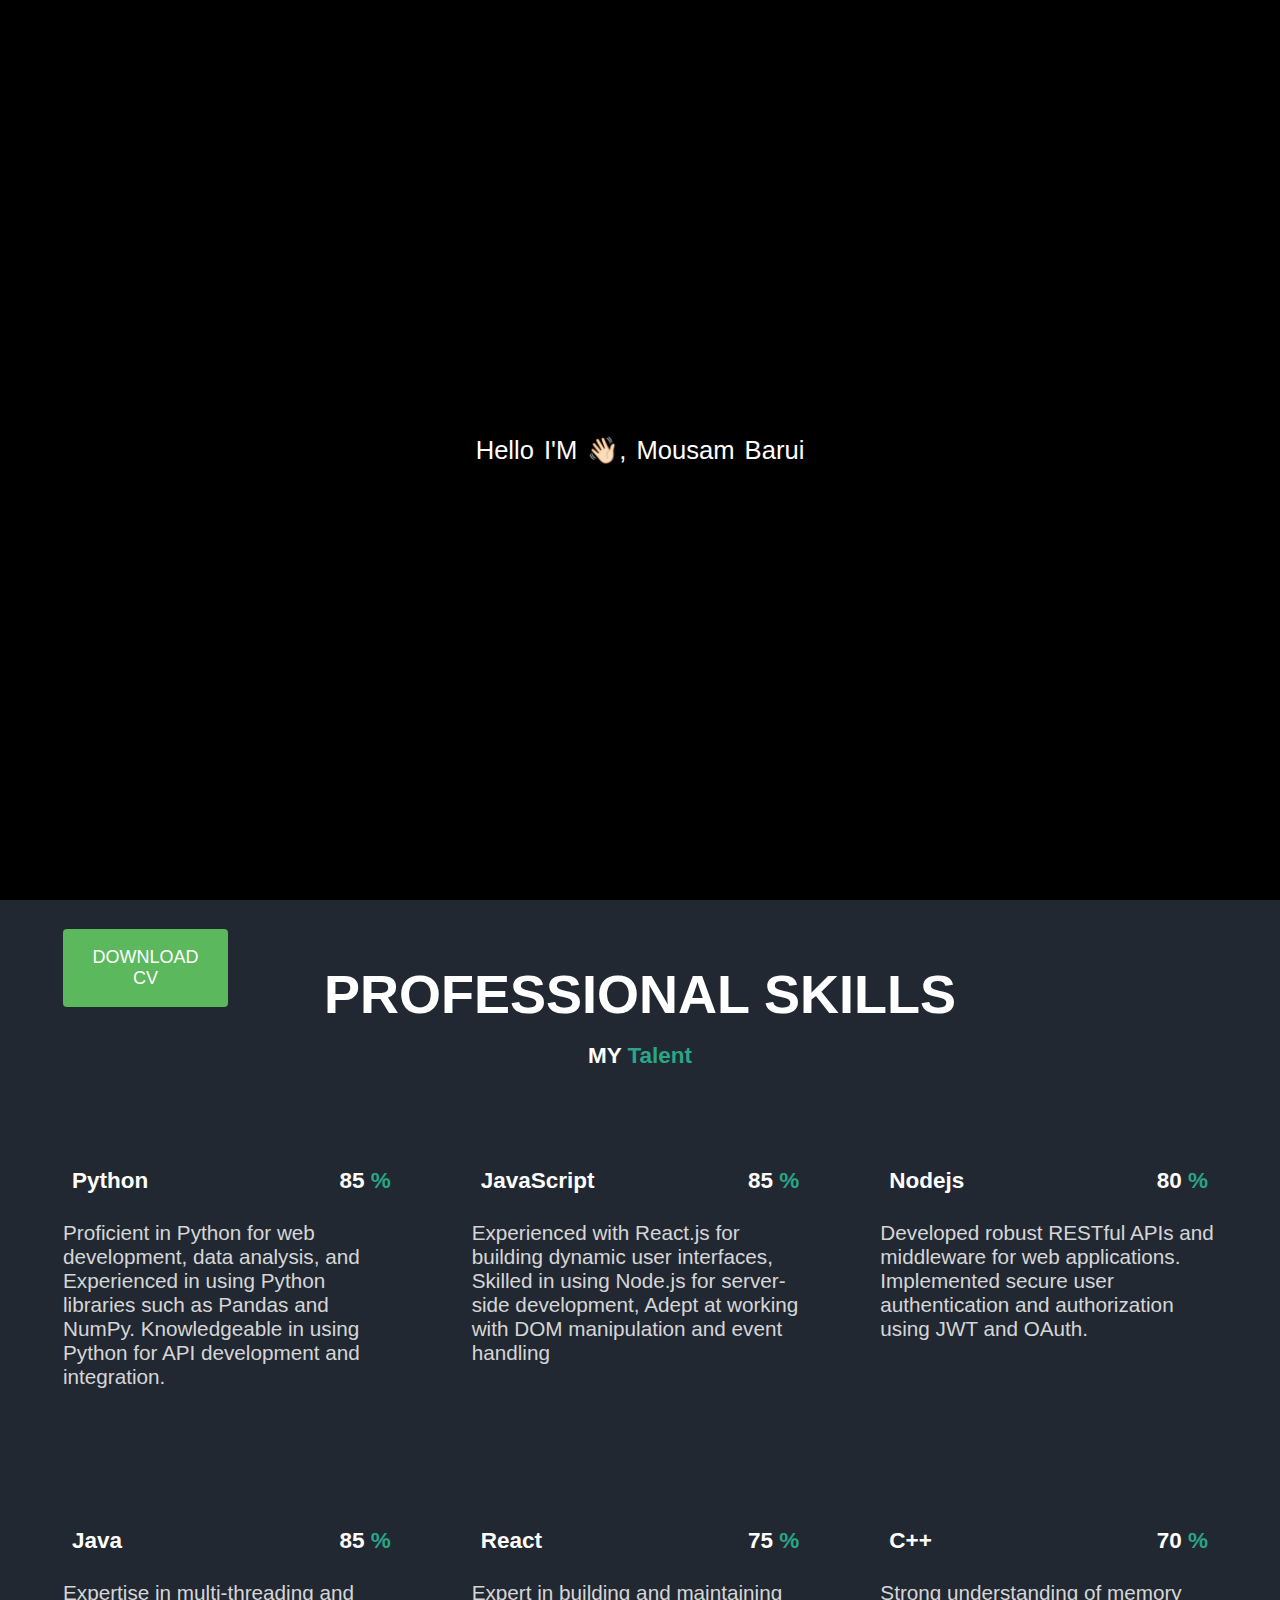
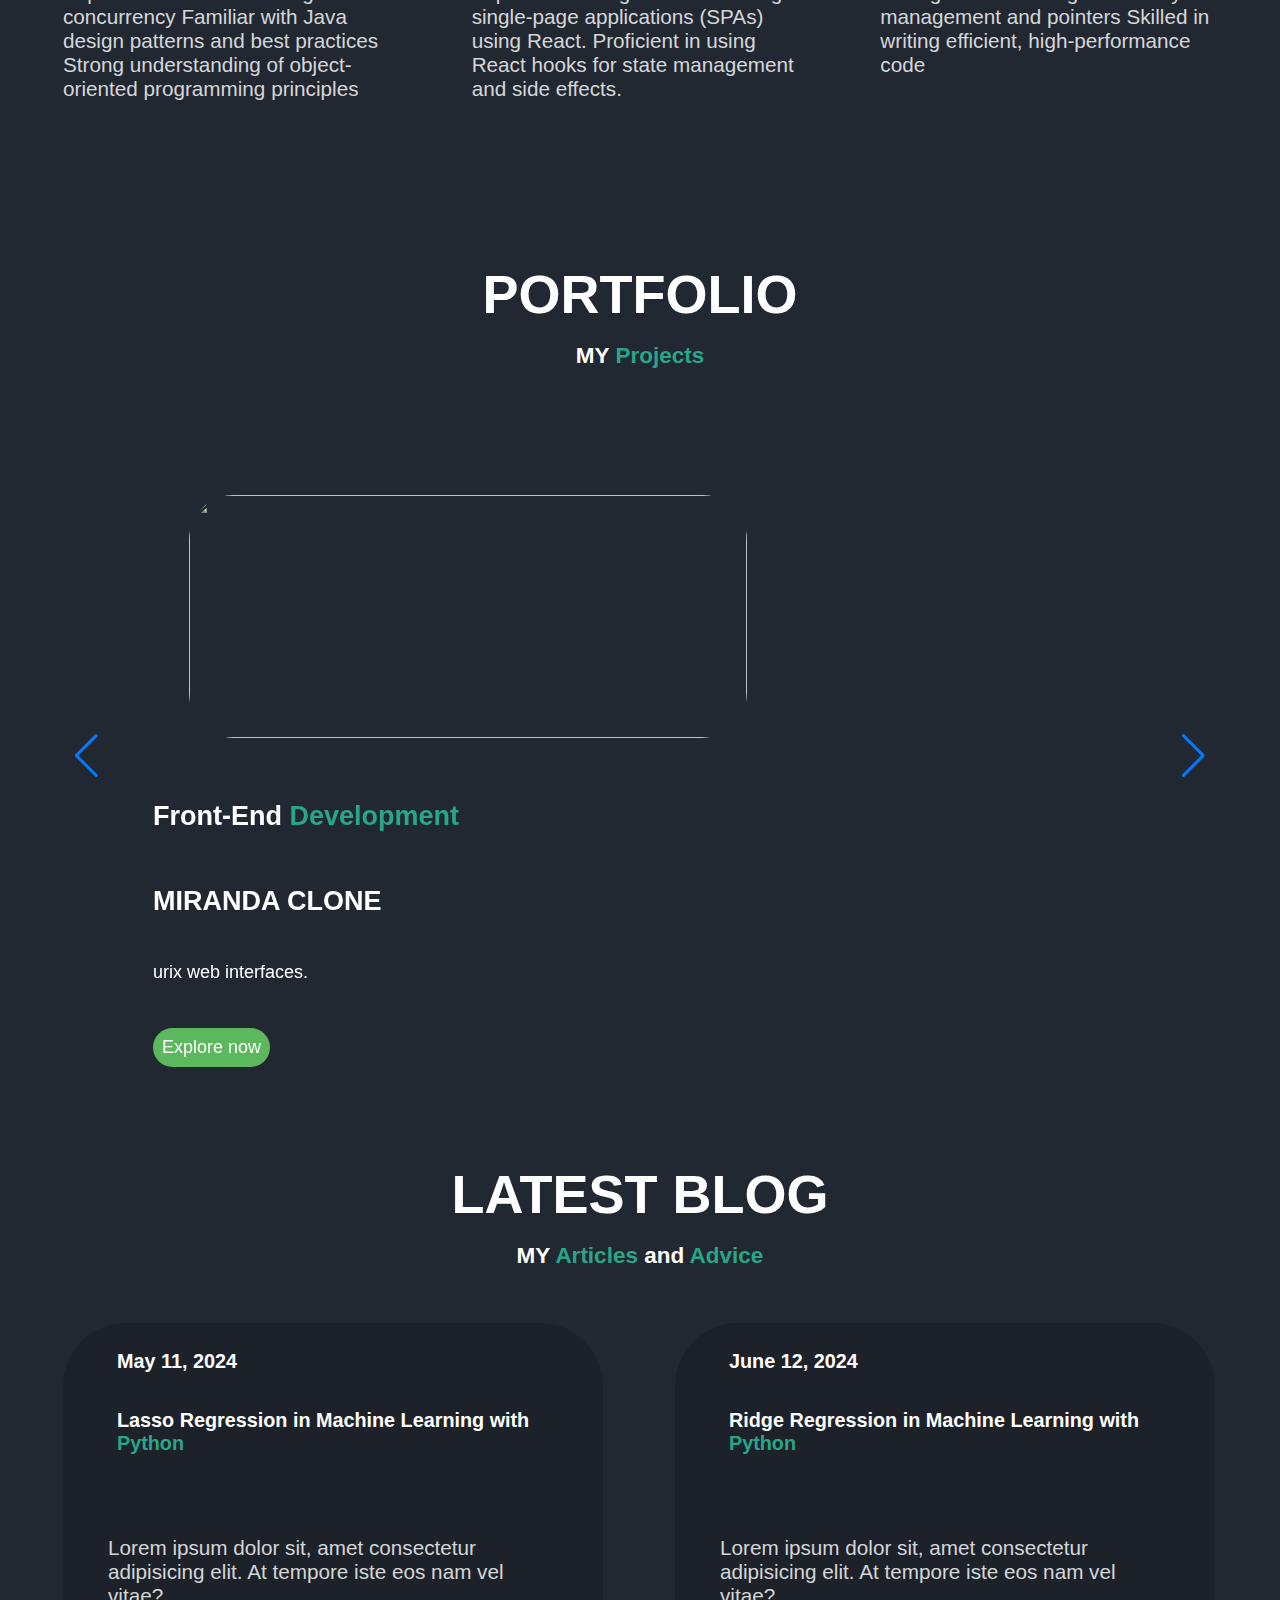
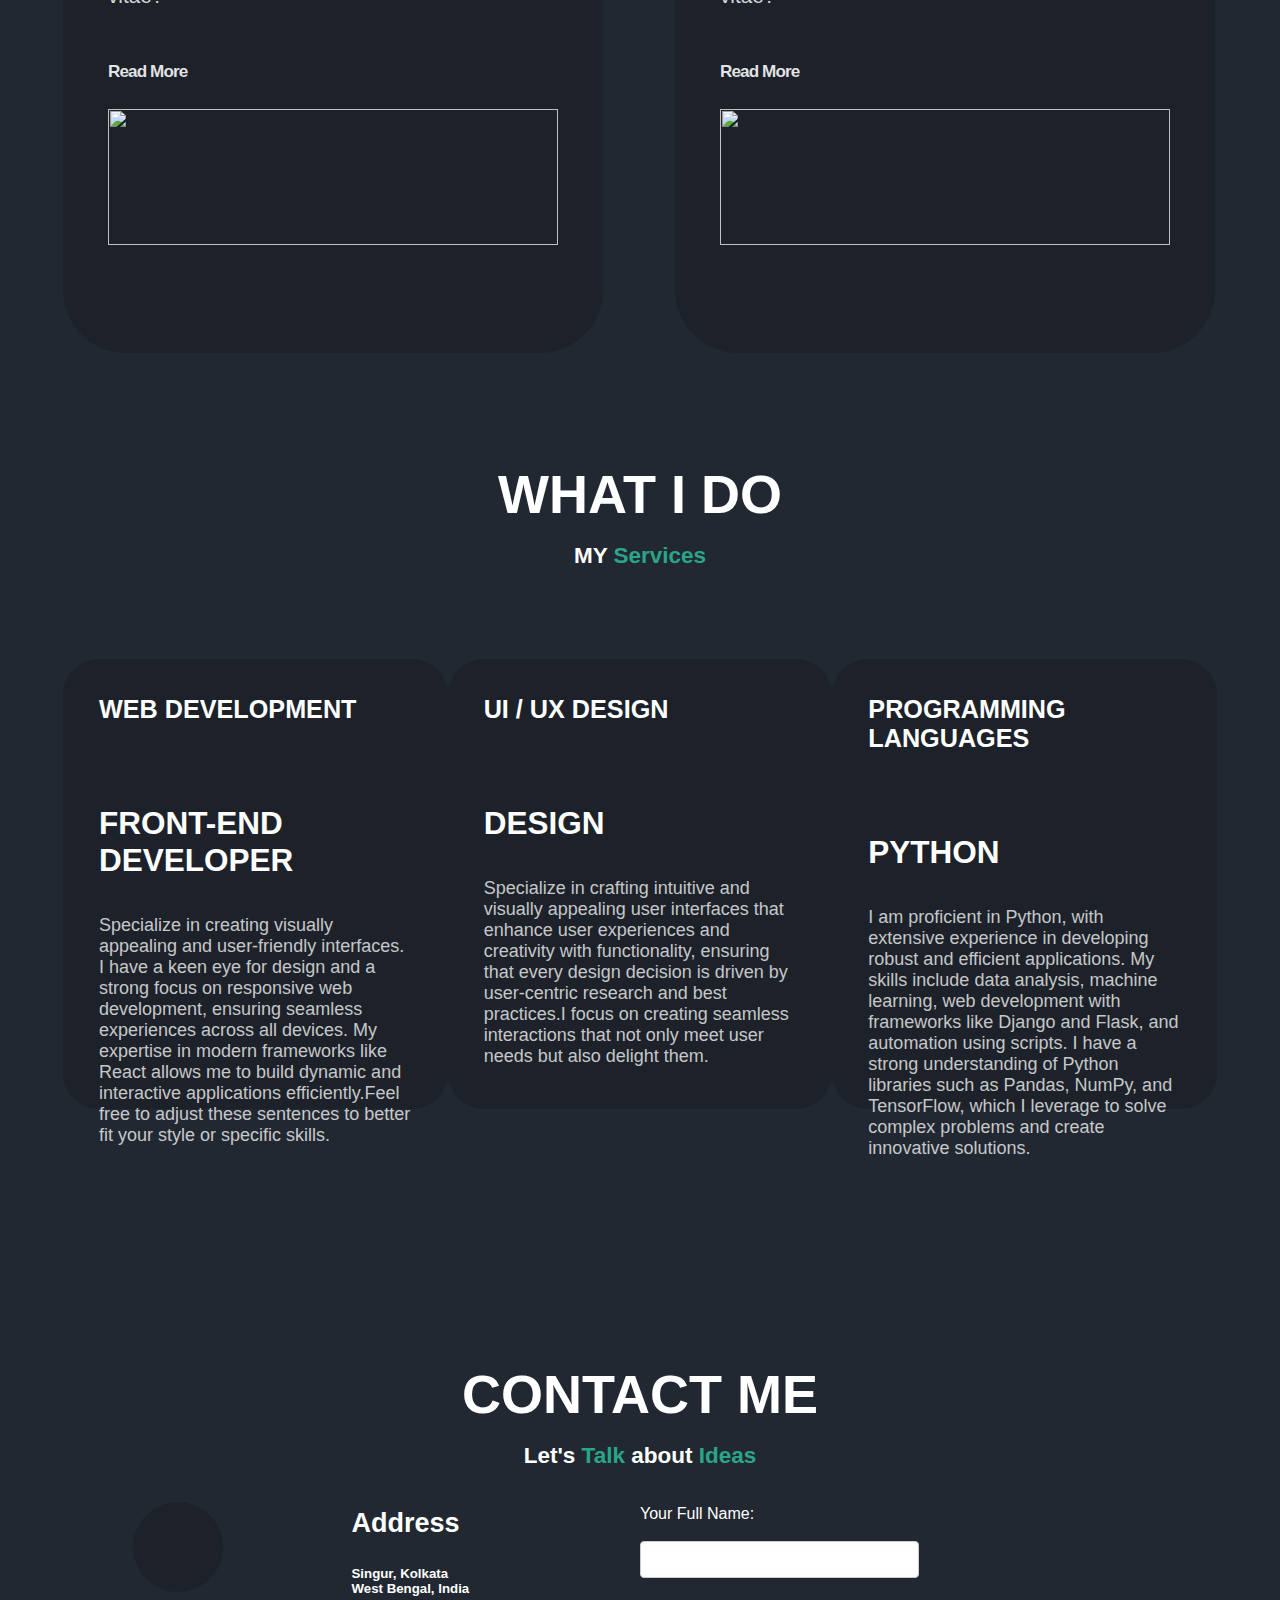
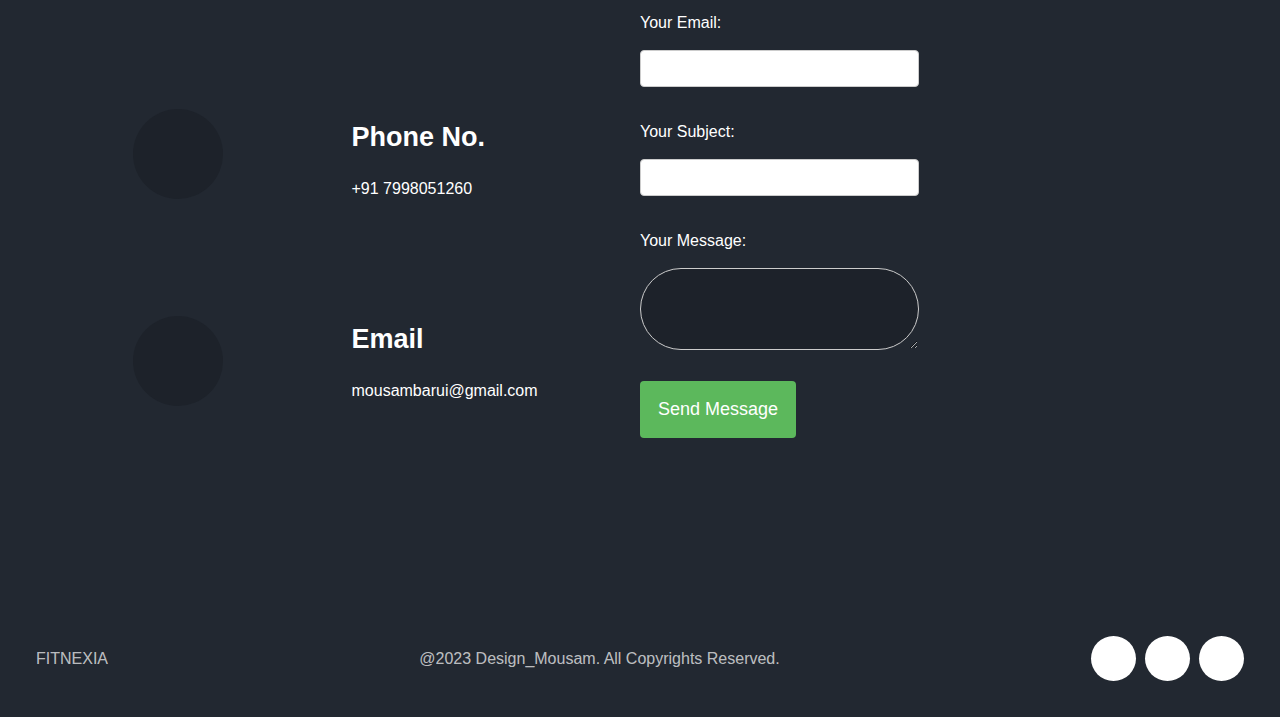
==== commit 98897047: "page6" ====
--- a/index.html
+++ b/index.html
@@ -18,7 +18,7 @@
 
 <body>
     <div class="main">
-        <div class="lader">
+        <div class="loader">
             <h3> Hello</h3>
             <h3>I'M</h3>
             <h3>👋🏻,</h3>
@@ -367,20 +367,6 @@
                             mousambarui@gmail.com
                         </a>
                     </div>
-
-
-
-
-
-
-
-
-
-
-
-
-
-
                 </div>
                 <div class="contactr">
 
--- a/style.css
+++ b/style.css
@@ -930,6 +930,126 @@
     }
 
 
+
+
+
+    #page6 {
+        height: 100vh;
+        width: 50vh;
+        background-color: #222831;
+        color: white;
+    }
+    
+    .contact {
+        display: flex;
+        gap: 3vh;
+        /* align-items: center; */
+        justify-content: space-between;
+
+    }
+    
+    .contactlogo {
+        background-color: red;
+        width: 15%;
+        display: flex;
+        flex-direction: column;
+        text-align: left;
+        gap: 20vh;
+ 
+    }
+    
+    .circlelogo {
+        height: 5vh;
+        width: 5vh;
+        border-radius: 50%;
+        background-color: #1D222A;
+        display: flex;
+        align-items: center;
+        justify-content: center;
+        transition: ease 1s;
+    }
+    
+    .circlelogo i {
+        font-size: 3vh;
+        color: white;
+    }
+    
+    .circlelogo a {
+        text-decoration: none;
+    }
+    
+    .circlelogo:hover {
+        background-color: #4cae4c;
+    }
+    
+    .contactl {
+        width: 30%;
+        display: flex;
+        flex-direction: column;
+        align-items: center;
+        justify-content: center;
+        gap: 14vh;
+    }
+    
+    .conadd {
+        display: flex;
+        flex-direction: column;
+        text-align: left;
+        gap: 3vh;
+        width: 100%;
+    }
+    
+    .conadd a {
+        text-decoration: none;
+        color: white;
+    }
+    
+    .conadd h4 {
+        font-size: 3vh;
+    }
+    
+    .contactr {
+        width: 60%;
+    }
+    
+    label {
+        display: flex;
+        flex-direction: column;
+        margin-bottom: 2vh;
+        margin-top: 4vh;
+    }
+    
+    input[type="text"],
+    input[type="email"],
+    textarea {
+        /* width: calc(50% - 10px); */
+        width: 20vh;
+        padding: 10px;
+        margin-right: 10px;
+        border: 1px solid #ccc;
+        border-radius: 4px;
+        box-sizing: border-box;
+    }
+    
+    textarea {
+        background-color: #1D222A;
+        color: #fff;
+        border-radius: 10vh;
+    }
+    
+    button {
+        background-color: #5cb85c;
+        color: #fff;
+        border: none;
+        padding: 1vh 1vh;
+        text-align: center;
+        font-size: 2vh;
+        border-radius: 7px;
+        cursor: pointer;
+        margin-top: 2vh;
+        margin-left: 4vh;
+    }
+    
     .footer {
         display: flex;
         flex-direction: column;
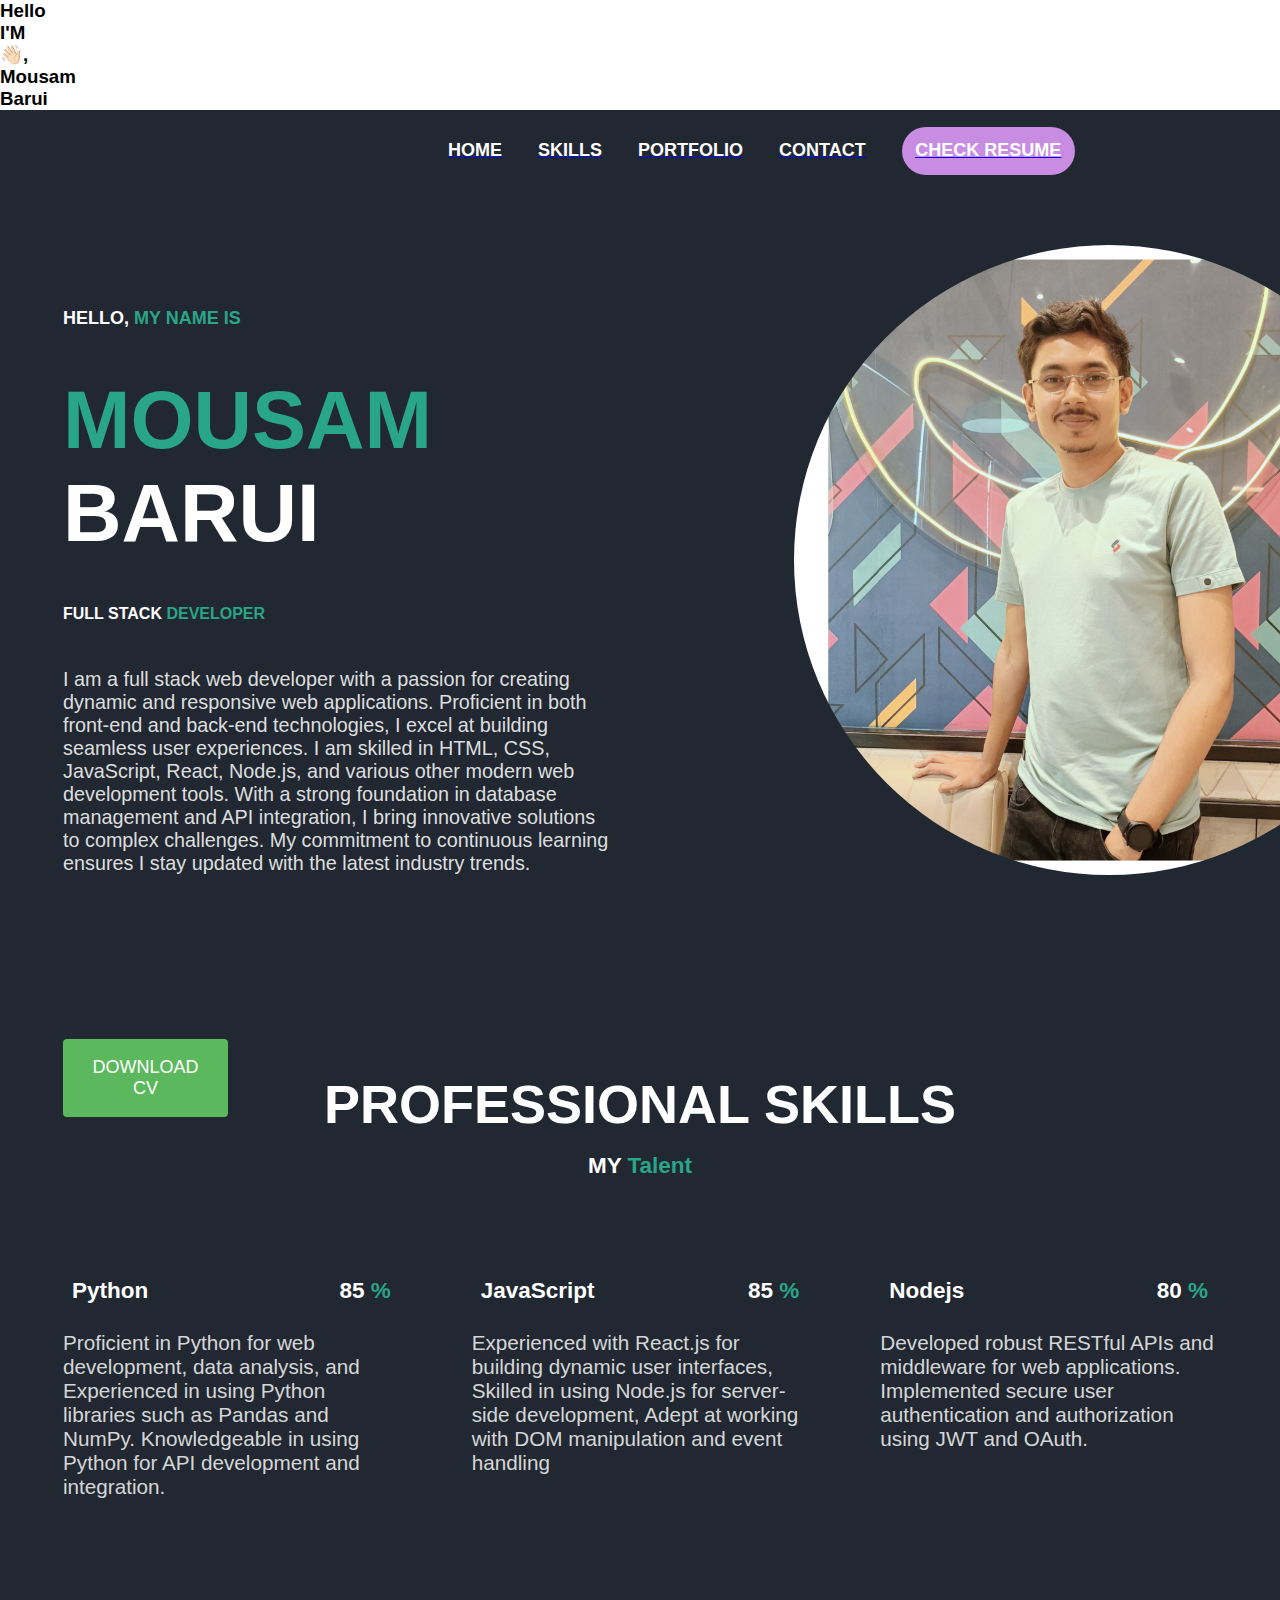
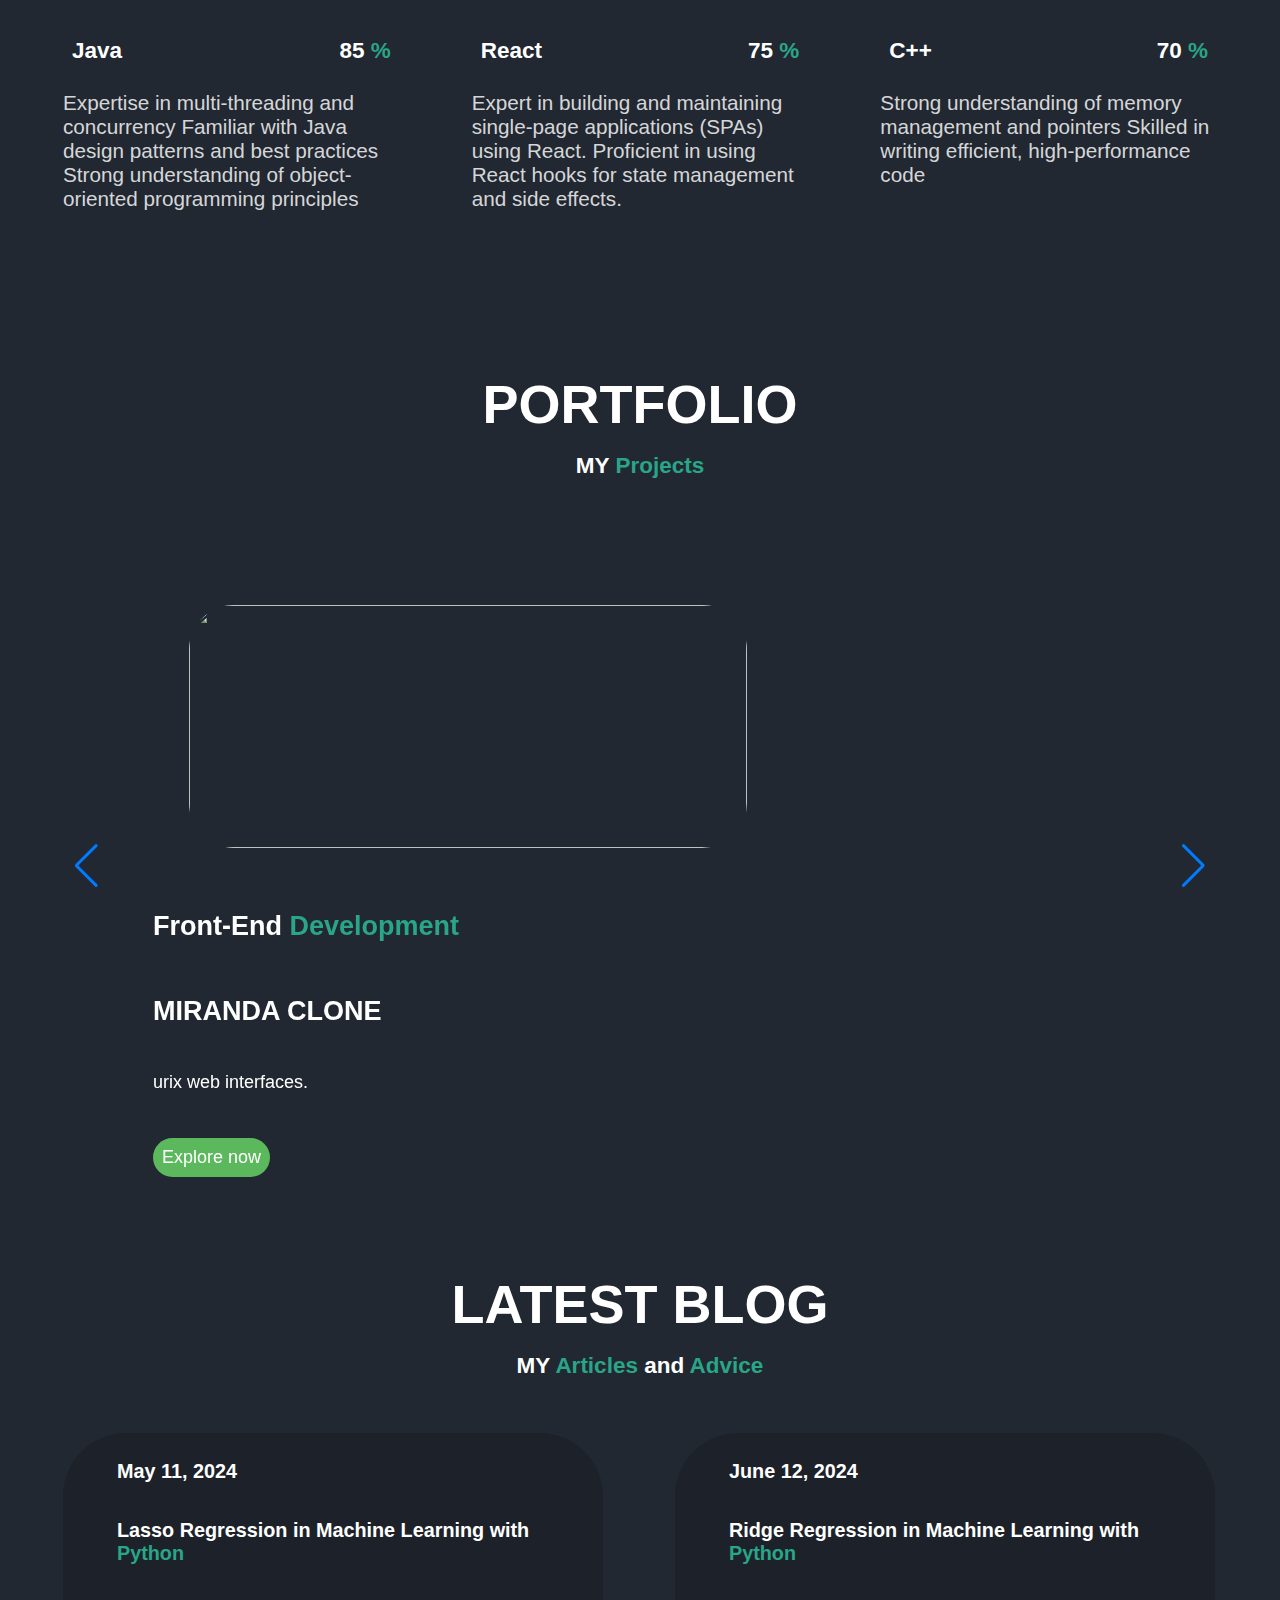
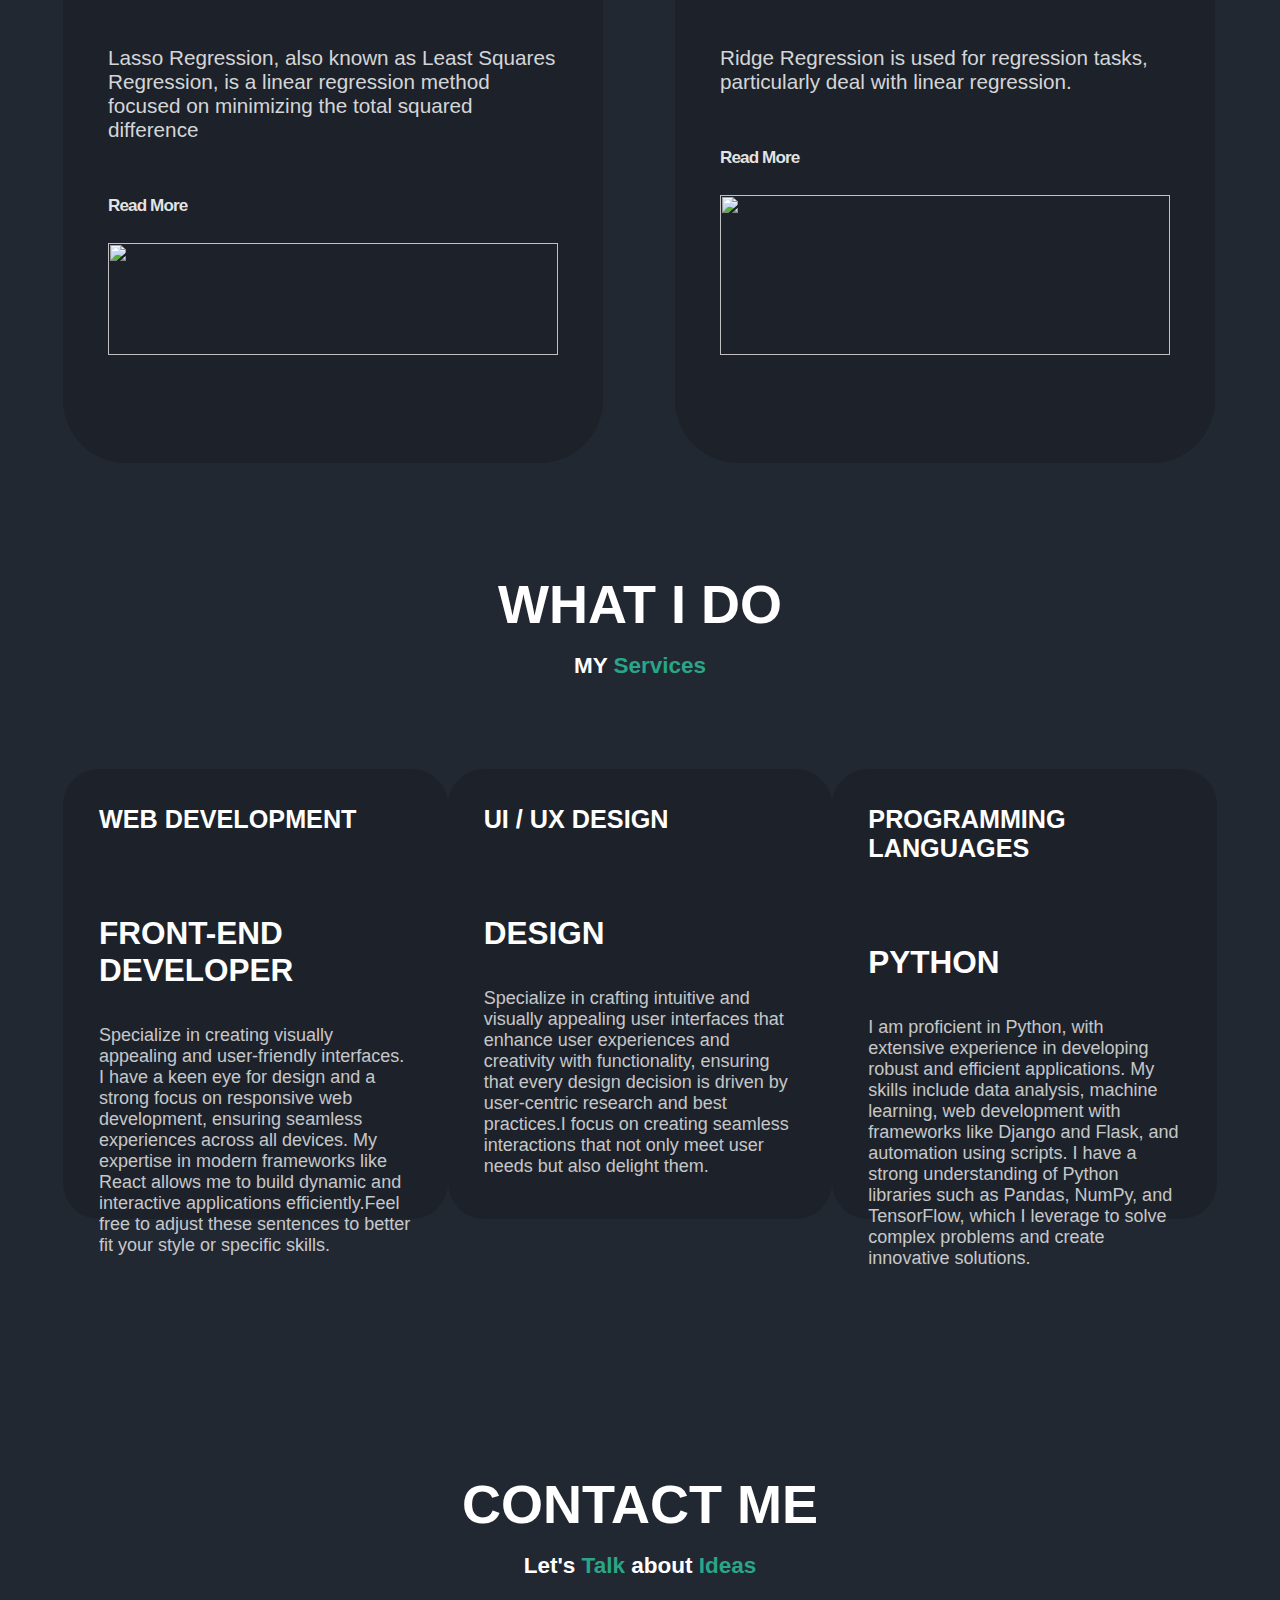
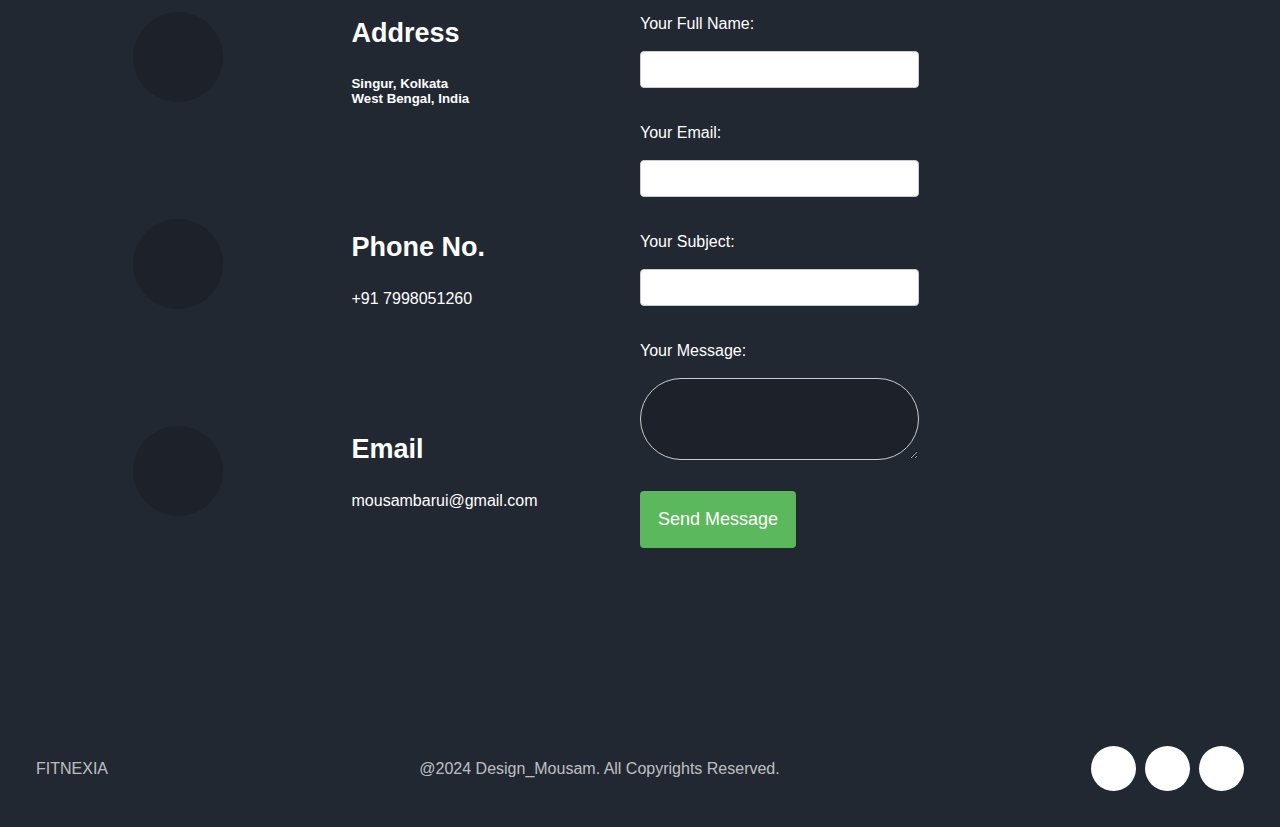
==== commit f920e0be: "img and resume" ====
--- a/index.html
+++ b/index.html
@@ -18,7 +18,7 @@
 
 <body>
     <div class="main">
-        <div class="loader">
+        <div class="lader">
             <h3> Hello</h3>
             <h3>I'M</h3>
             <h3>👋🏻,</h3>
@@ -32,7 +32,7 @@
                 <a href ="skills/skills.html"><h3>Skills</h3></a>
                 <a href = "portfolio/portfolio.html"><h3>Portfolio</h3></a>               
                 <a href = "contact/contact.html"><h3>Contact</h3></a>
-                <a href =""><h3 style="padding: 1.5vh;background-color:#c88de3;border-radius: 4vh;">Check Resume</h3></a>
+                <a href ="MOUSAM BARUI (1).pdf"><h3 style="padding: 1.5vh;background-color:#c88de3;border-radius: 4vh;">Check Resume</h3></a>
             </div>
             <div class="page1left">
                 <h3>HELLO, <d>MY NAME IS</d>
@@ -40,7 +40,7 @@
                 <h1 class="magnet">
                     <d>MOUSAM</d> BARUI
                 </h1>
-                <h4>FULL STACK DEVELOPER</h4>
+                <h4>FULL STACK <d>DEVELOPER</d></h4>
                 <p>I am a full stack web developer with a passion for creating dynamic and responsive web applications.
                     Proficient in both front-end and back-end technologies, I excel at building seamless user
                     experiences. I am skilled in HTML, CSS, JavaScript, React, Node.js, and various other modern web
@@ -52,7 +52,7 @@
                             class="ri-linkedin-box-line"></i></a>
                     <a href="https://github.com/Mousam861"><i class="ri-github-fill"></i></a>
                 </div>
-                <a href="Portfolio/Mousam_Barui_Resume.pdf" download="Mousam_Barui_Resume"><button> DOWNLOAD CV</button></a>
+                <a href="MOUSAM BARUI (1).pdf" download="Mousam_Barui_Resume"><button> DOWNLOAD CV</button></a>
             </div>
             <div class="page1right">
                 <div class="page1rightimage"> </div>
@@ -228,7 +228,7 @@
                         <h4>Lasso Regression in Machine Learning with <d>Python</d>
                         </h4>
                     </div>
-                    <p>Lorem ipsum dolor sit, amet consectetur adipisicing elit. At tempore iste eos nam vel vitae?</p>
+                    <p>Lasso Regression, also known as Least Squares Regression, is a linear regression method focused on minimizing the total squared difference</p>
                     <a href="https://coderspacket.com/posts/lasso-regression-in-machine-learning-with-python/">
                         <h5>Read More <d> <i class="ri-arrow-right-line"></i></d>
                         </h5>
@@ -244,7 +244,7 @@
                         </h4>
                         </h4>
                     </div>
-                    <p>Lorem ipsum dolor sit, amet consectetur adipisicing elit. At tempore iste eos nam vel vitae?</p>
+                    <p>Ridge Regression is used for regression tasks, particularly deal with linear regression. </p>
                     <a href="https://coderspacket.com/posts/ridge-regression-in-machine-learning-with-python/">
                         <h5>Read More <d> <i class="ri-arrow-right-line"></i></d>
                         </h5>
@@ -256,11 +256,11 @@
                 <div class="art1">
                     <div class="blog">
                         <h4>July 24, 2024</h4>
-                        <h4>Quadratic Discriminant Analysis in Machine Learning with<d>Python</d>
-                        </h4>
-                        </h4>
-                    </div>
-                    <p>Lorem ipsum dolor sit, amet consectetur adipisicing elit. At tempore iste eos nam vel vitae?</p>
+                        <h4>Quadratic Discriminant Analysis in Machine Learning with <d>Python</d>
+                        </h4>
+                        </h4>
+                    </div>
+                    <p>Linear Discriminant Analysis (LDA) and QDA are similar both employed in classification.</p>
                     <a
                         href="https://coderspacket.com/posts/quadratic-discriminant-analysis-in-machine-learning-with-python/">
                         <h5>Read More <d> <i class="ri-arrow-right-line"></i></d>
@@ -397,7 +397,7 @@
 
         <div class="footer">
             <div class="f1">FITNEXIA<img src=""></div>
-            <div class="f2">@2023 Design_Mousam. All Copyrights Reserved.</div>
+            <div class="f2">@2024 Design_Mousam. All Copyrights Reserved.</div>
             <div class="f3">
                 <div class="whole"><i class="ri-instagram-line"></i></div>
                 <div class="whole"><i class="ri-twitter-x-line"></i></div>
--- a/style.css
+++ b/style.css
@@ -94,7 +94,7 @@
 }
 
 .page1left h3 d,
-.page1left h1 d {
+.page1left h1 d,.page1left h4 d {
     color: #29A587;
 }
 
@@ -131,7 +131,7 @@
     align-items: center;
     height: 70vh;
     width: 70vh;
-    background-image: url("https://images.unsplash.com/photo-1508341591423-4347099e1f19?q=80&w=1887&auto=format&fit=crop&ixlib=rb-4.0.3&ixid=M3wxMjA3fDB8MHxwaG90by1wYWdlfHx8fGVufDB8fHx8fA%3D%3D");
+    background-image: url("Images/Mousam.jpeg");
     border-radius: 50%;
     background-position: center;
     background-size: cover;
@@ -533,7 +533,7 @@
 }
 
 button:hover {
-    background-color: #4cae4c;
+    background-color: #29A587;
 }
 
 .footer {
@@ -593,7 +593,7 @@
 
     .loader {
         height: 100vh;
-        width: 60vh;
+        width: 50vh;
     }
 
     .loader h3 {
@@ -935,124 +935,76 @@
 
     #page6 {
         height: 100vh;
-        width: 50vh;
+        width: 51.5vh;
         background-color: #222831;
         color: white;
-    }
-    
+        padding: none;
+        margin: none;
+    }
+
     .contact {
         display: flex;
-        gap: 3vh;
-        /* align-items: center; */
-        justify-content: space-between;
-
-    }
-    
-    .contactlogo {
-        background-color: red;
-        width: 15%;
-        display: flex;
-        flex-direction: column;
-        text-align: left;
-        gap: 20vh;
- 
-    }
-    
-    .circlelogo {
-        height: 5vh;
-        width: 5vh;
-        border-radius: 50%;
-        background-color: #1D222A;
-        display: flex;
+        gap: 5vh;
         align-items: center;
         justify-content: center;
-        transition: ease 1s;
-    }
-    
-    .circlelogo i {
-        font-size: 3vh;
-        color: white;
-    }
-    
-    .circlelogo a {
-        text-decoration: none;
-    }
-    
-    .circlelogo:hover {
-        background-color: #4cae4c;
-    }
-    
+
+    }
+
+    .contactlogo {
+        display: none;
+    }
+
     .contactl {
-        width: 30%;
-        display: flex;
-        flex-direction: column;
-        align-items: center;
-        justify-content: center;
-        gap: 14vh;
-    }
-    
-    .conadd {
-        display: flex;
-        flex-direction: column;
-        text-align: left;
-        gap: 3vh;
-        width: 100%;
-    }
-    
-    .conadd a {
-        text-decoration: none;
-        color: white;
-    }
-    
-    .conadd h4 {
-        font-size: 3vh;
-    }
-    
+        display: none;
+    }
+
     .contactr {
-        width: 60%;
-    }
-    
+        width: 50vh;
+    }
+
     label {
         display: flex;
         flex-direction: column;
         margin-bottom: 2vh;
         margin-top: 4vh;
     }
-    
+
     input[type="text"],
     input[type="email"],
     textarea {
         /* width: calc(50% - 10px); */
-        width: 20vh;
+        width: 40vh;
         padding: 10px;
         margin-right: 10px;
         border: 1px solid #ccc;
         border-radius: 4px;
         box-sizing: border-box;
     }
-    
+
     textarea {
         background-color: #1D222A;
         color: #fff;
         border-radius: 10vh;
     }
-    
+
     button {
         background-color: #5cb85c;
         color: #fff;
         border: none;
-        padding: 1vh 1vh;
+        padding: 1.5vh 1.5vh;
         text-align: center;
-        font-size: 2vh;
+        font-size: 2.4vh;
         border-radius: 7px;
         cursor: pointer;
-        margin-top: 2vh;
-        margin-left: 4vh;
-    }
-    
+        margin-top: 4vh;
+        margin-left: 1vh;
+
+    }
+
     .footer {
         display: flex;
         flex-direction: column;
+  
     }
 
     .f1 {
@@ -1061,7 +1013,7 @@
 
     .f2 {
         color: rgba(255, 255, 255, 0.715);
-        margin-bottom: 3vh;
+        margin-bottom: 3vh;text-align: center;
     }
 
     .f3 {
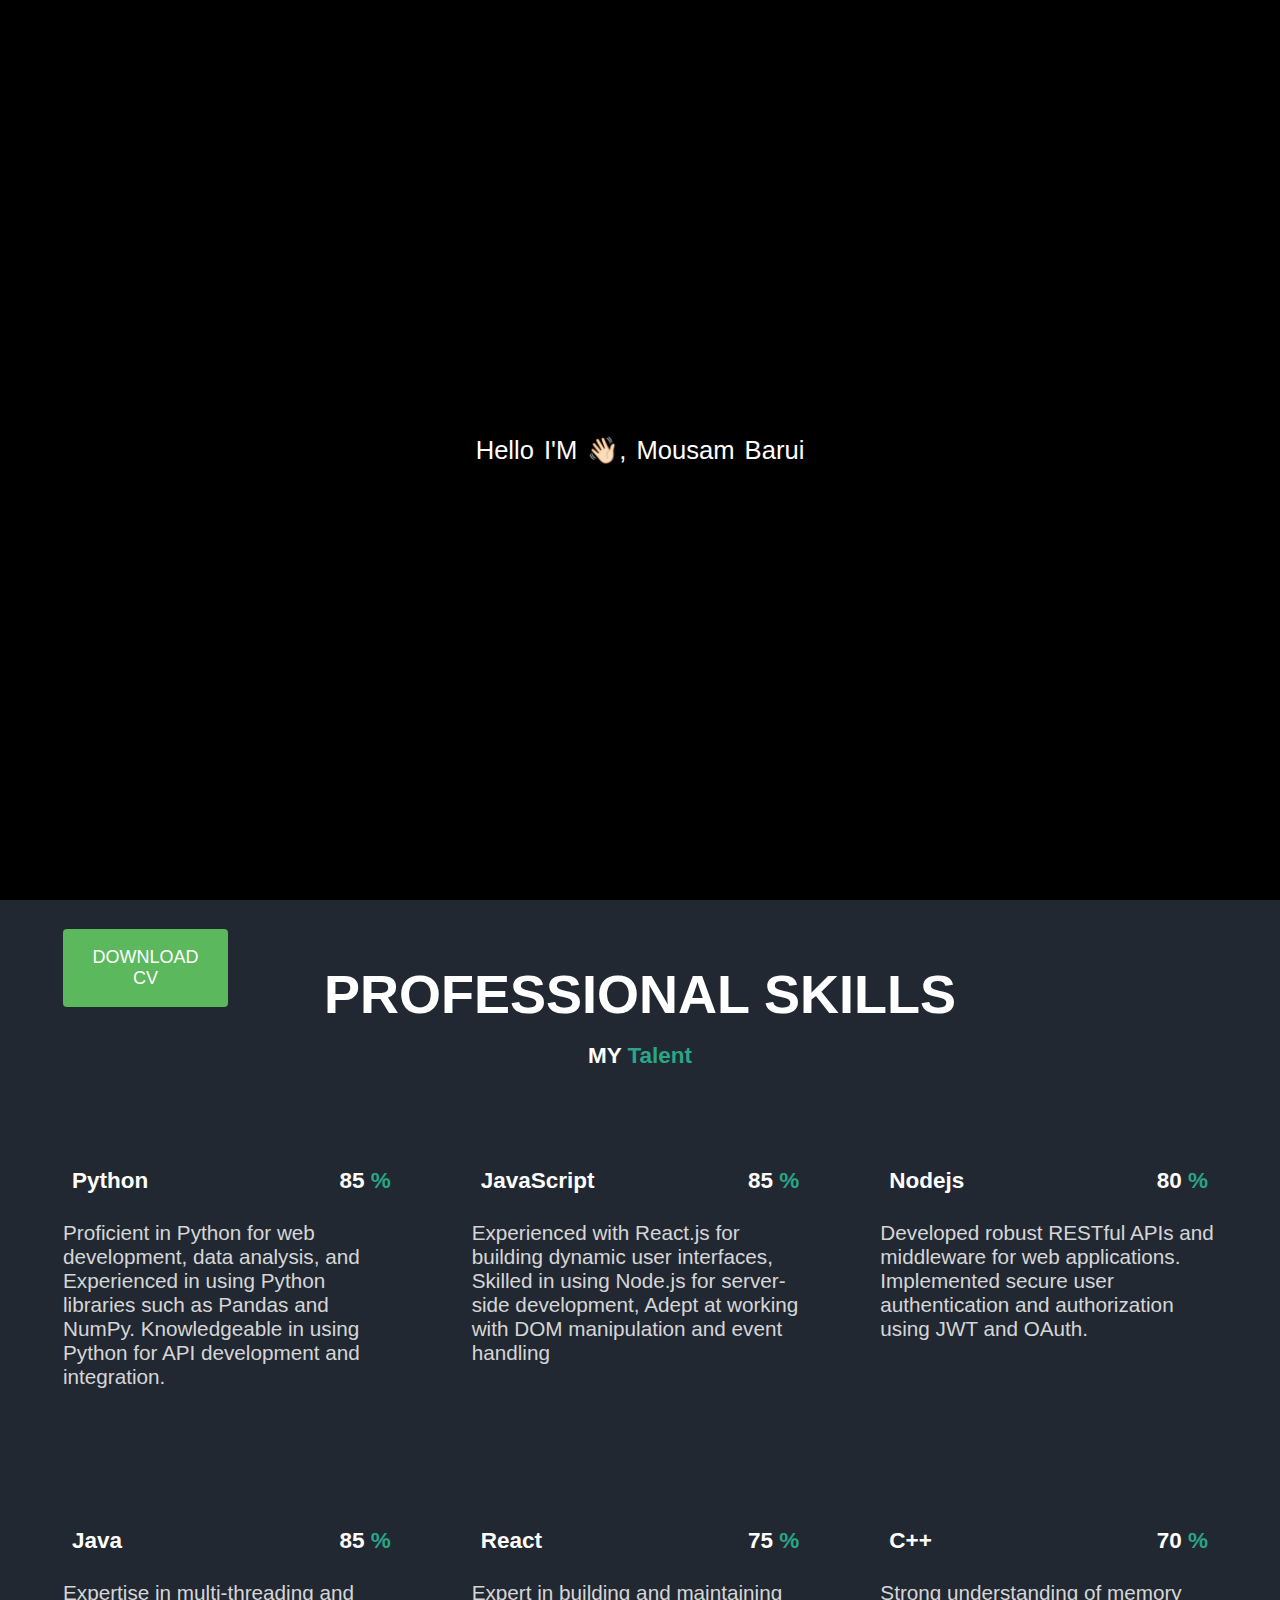
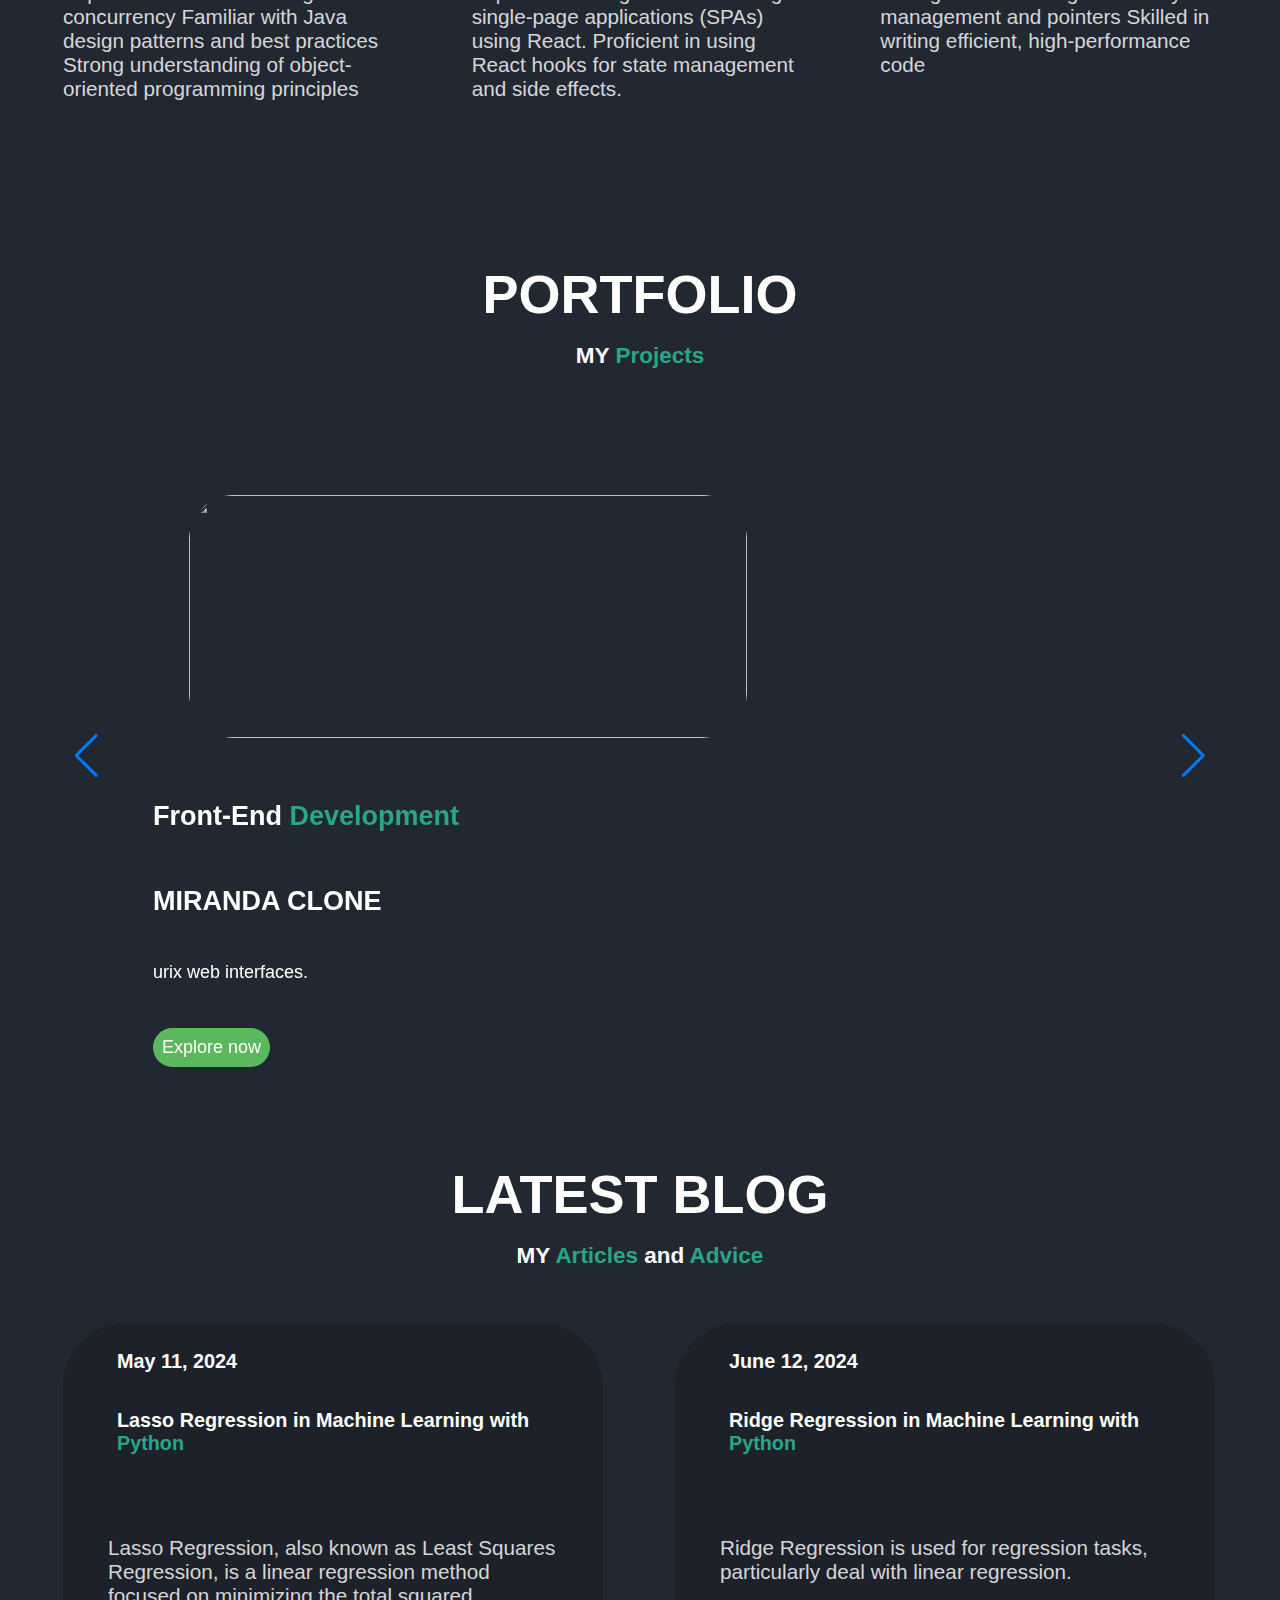
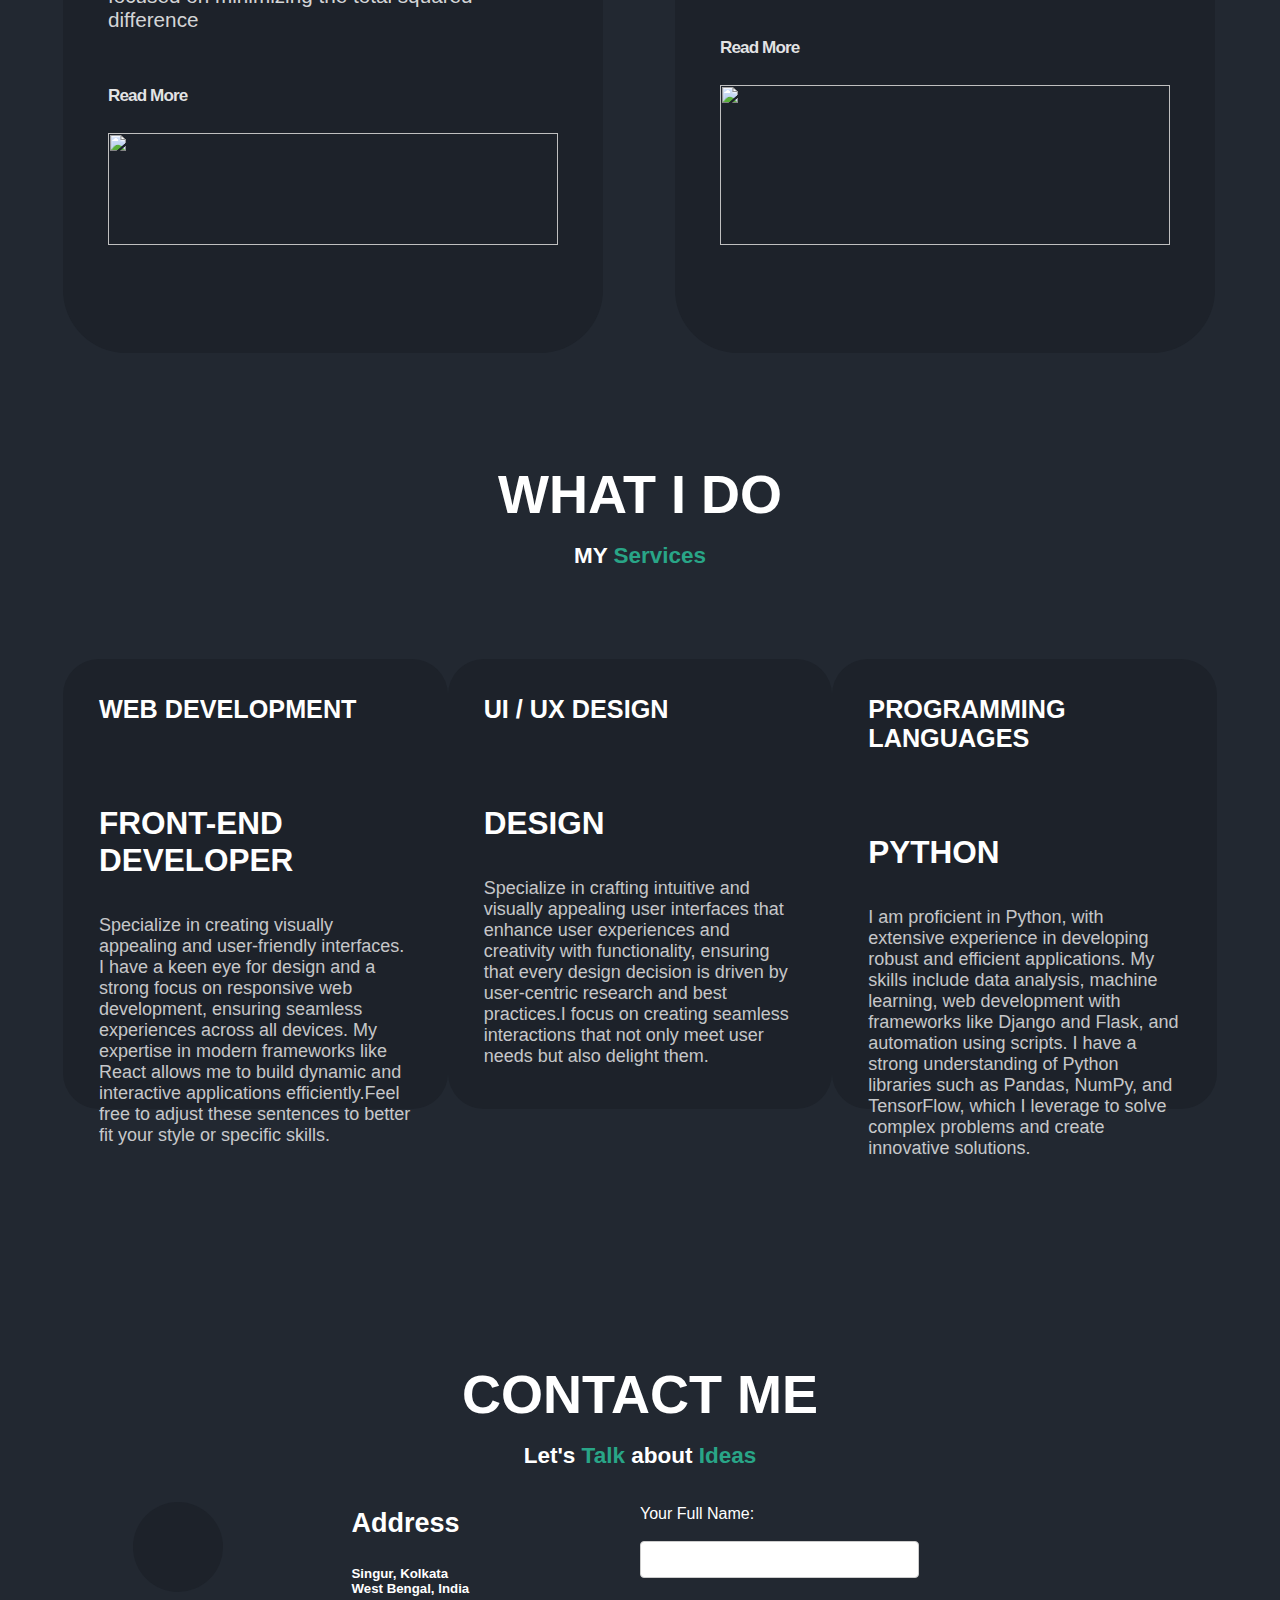
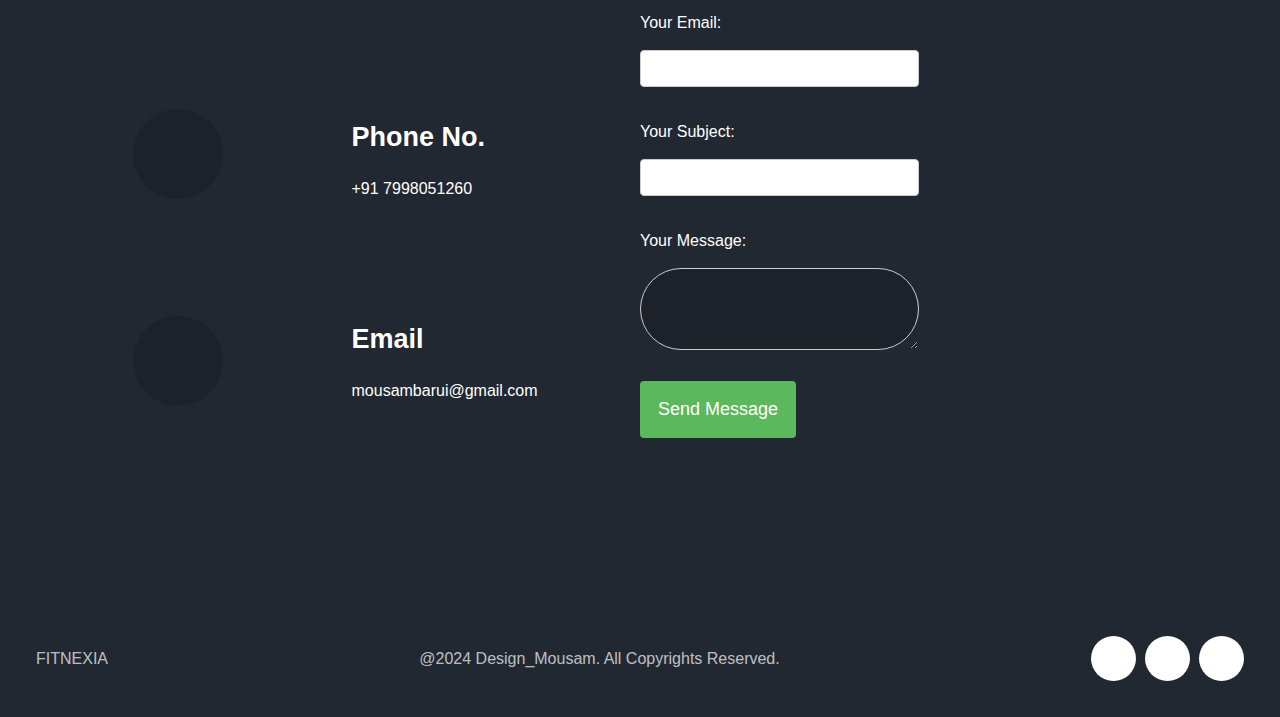
==== commit cc53eb46: "loader" ====
--- a/index.html
+++ b/index.html
@@ -18,7 +18,7 @@
 
 <body>
     <div class="main">
-        <div class="lader">
+        <div class="loader">
             <h3> Hello</h3>
             <h3>I'M</h3>
             <h3>👋🏻,</h3>
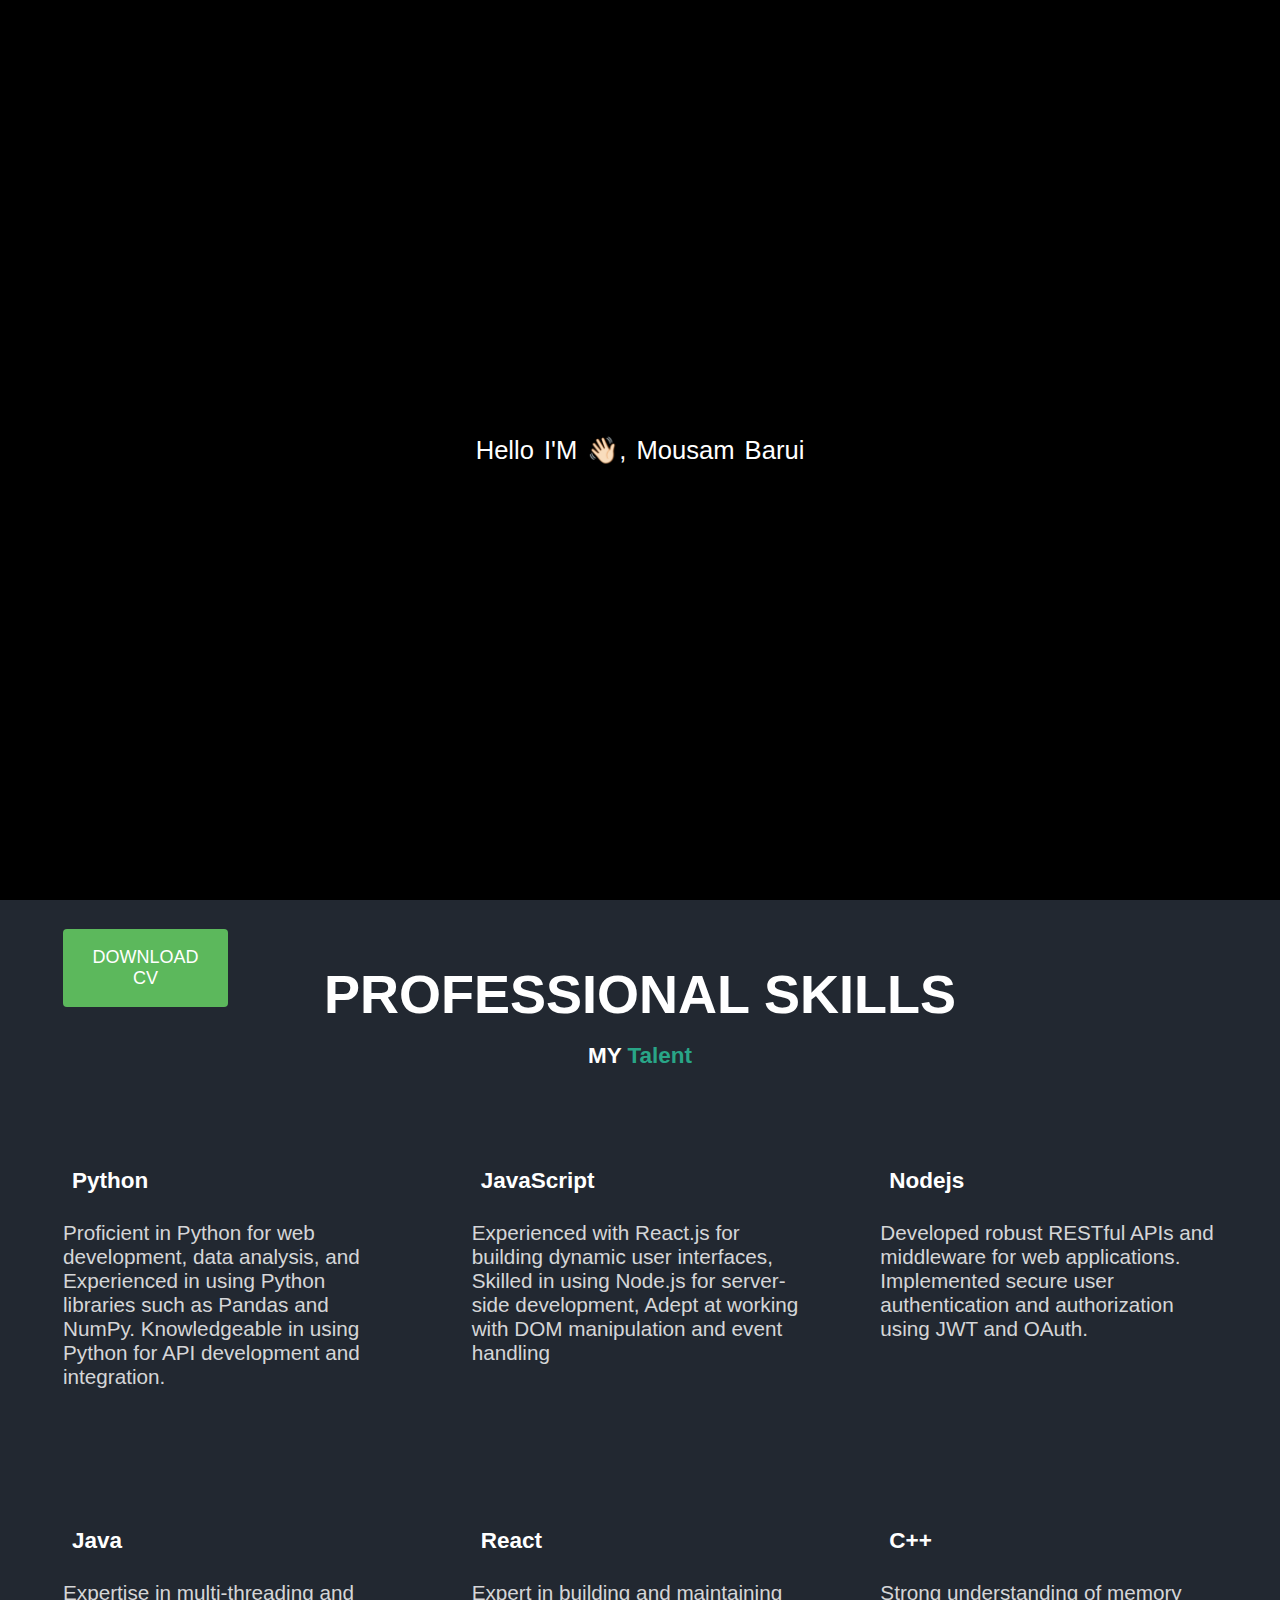
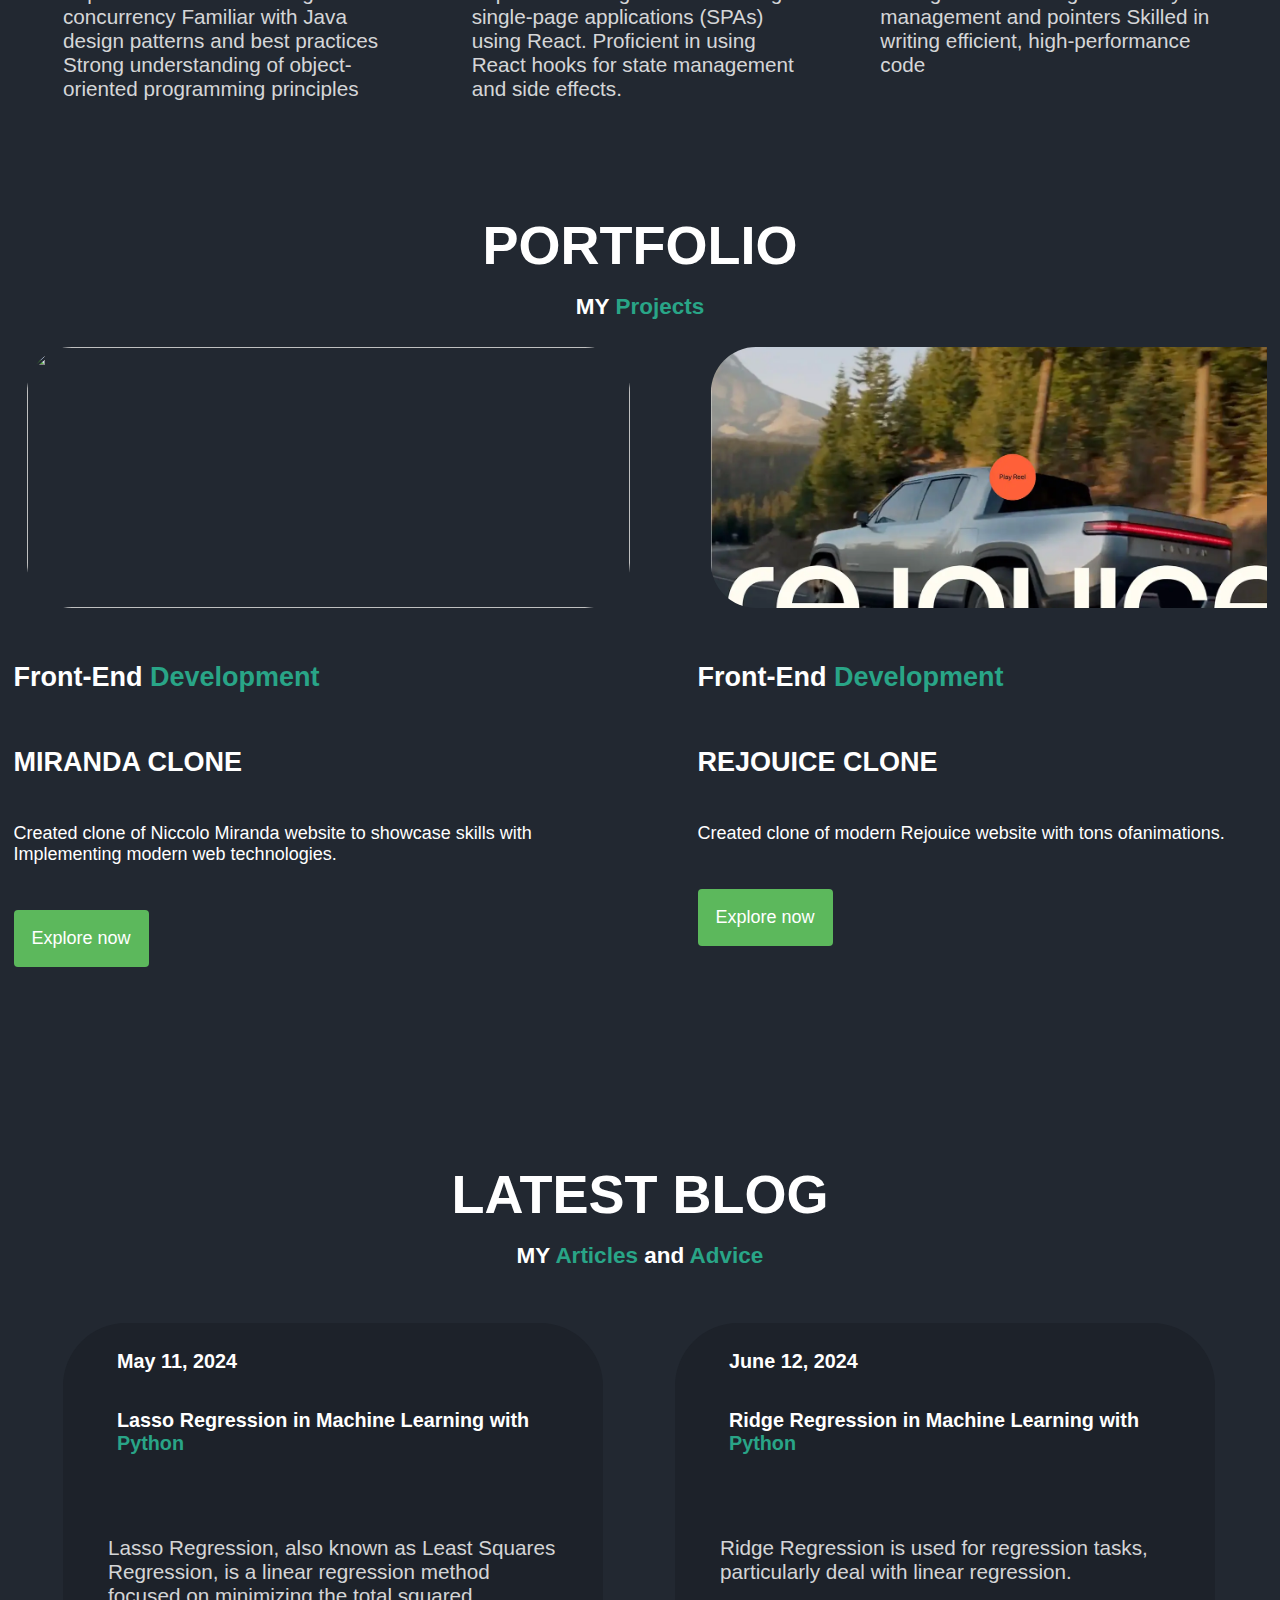
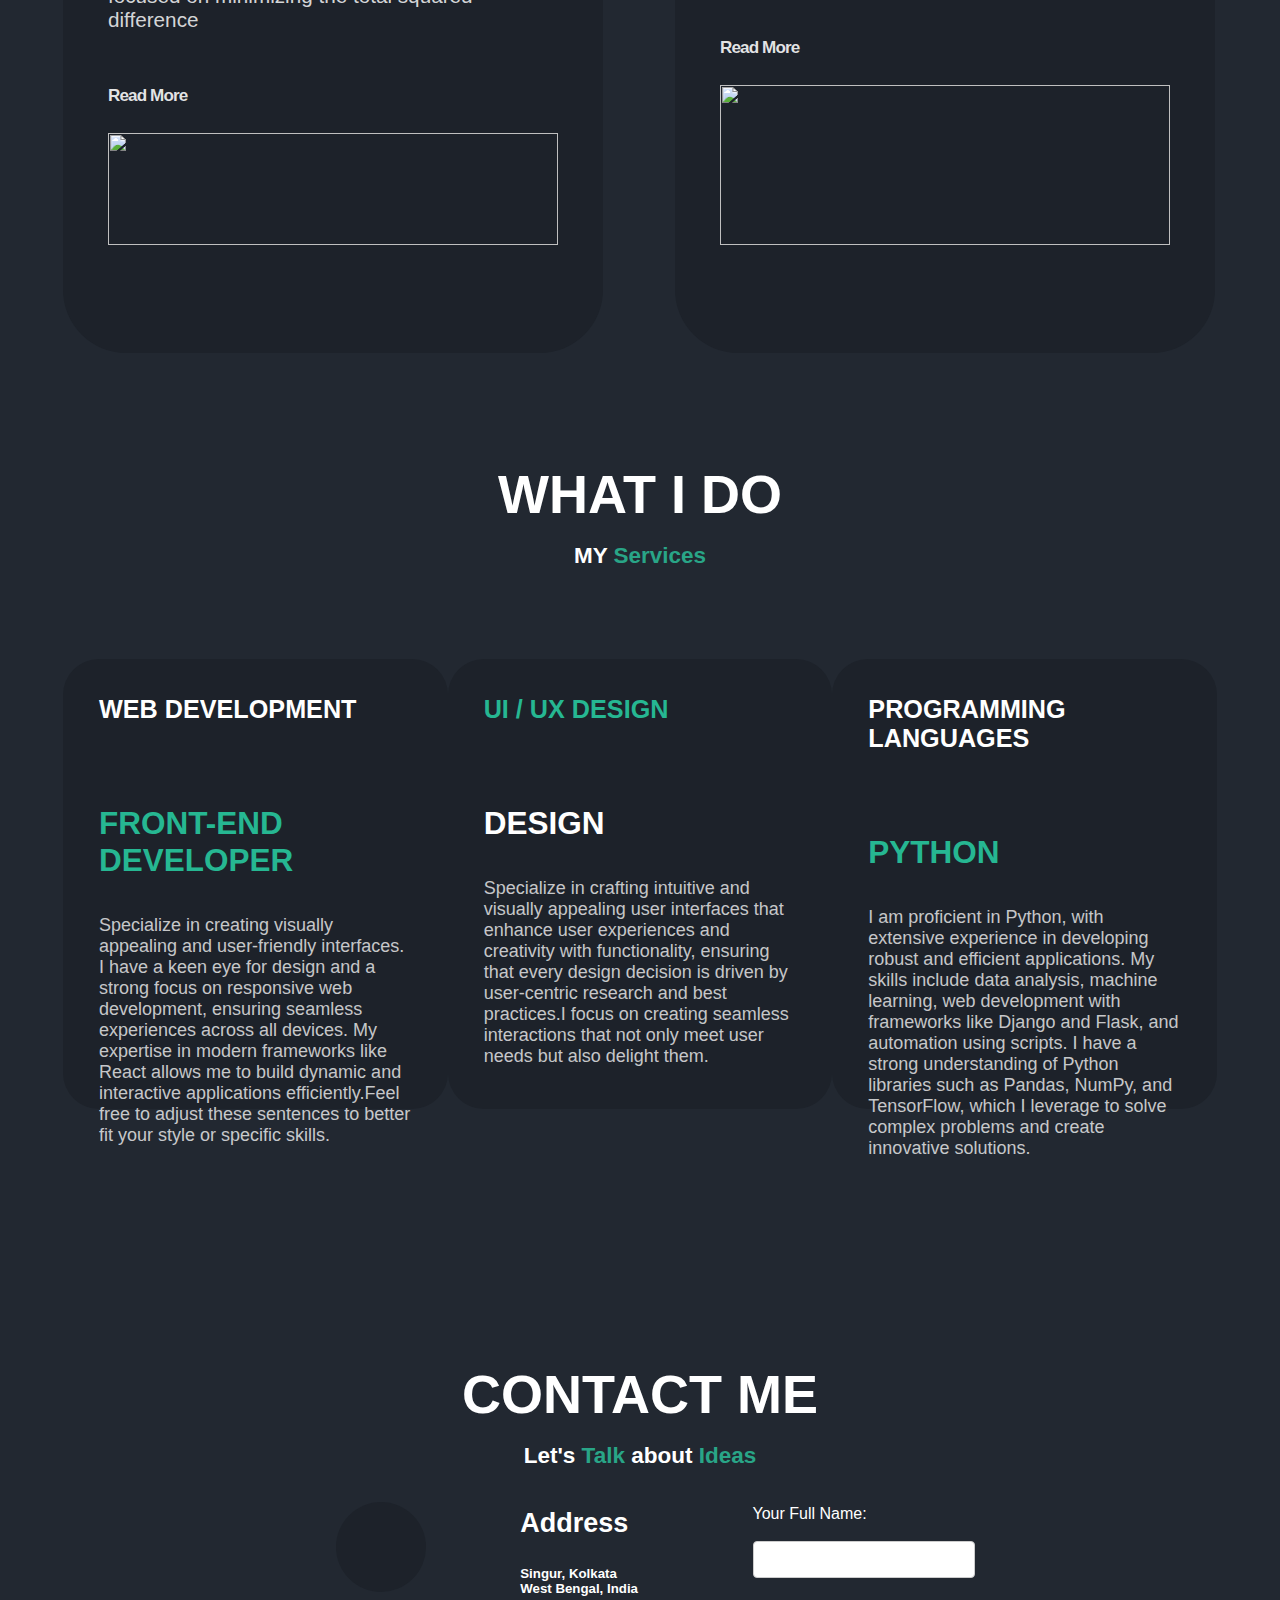
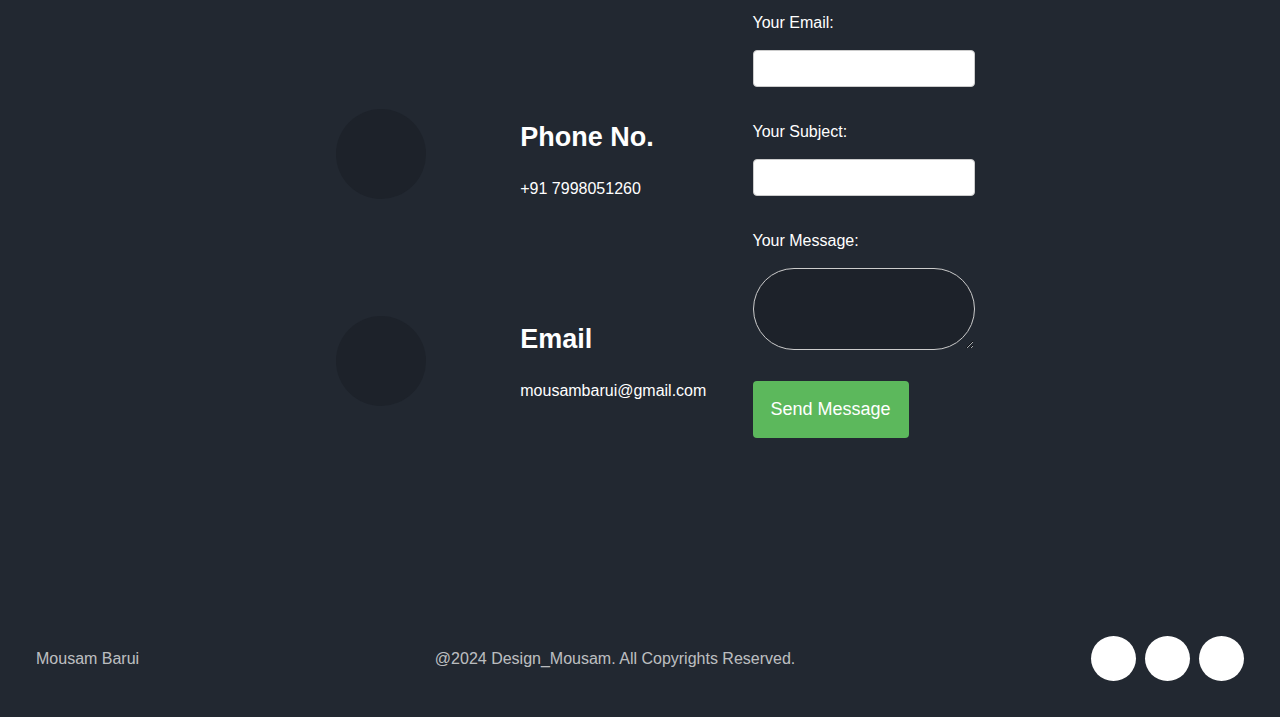
==== commit 75fdfedb: "final" ====
--- a/index.html
+++ b/index.html
@@ -23,24 +23,35 @@
             <h3>I'M</h3>
             <h3>👋🏻,</h3>
             <h3>Mousam</h3>
-             <h3>Barui</h3>
-        </div>
-    
+            <h3>Barui</h3>
+        </div>
+
         <div id="page1">
             <div class="nav">
-                <a href ="index.html"><h3>Home</h3></a>
-                <a href ="skills/skills.html"><h3>Skills</h3></a>
-                <a href = "portfolio/portfolio.html"><h3>Portfolio</h3></a>               
-                <a href = "contact/contact.html"><h3>Contact</h3></a>
-                <a href ="MOUSAM BARUI (1).pdf"><h3 style="padding: 1.5vh;background-color:#c88de3;border-radius: 4vh;">Check Resume</h3></a>
+                <a href="index.html">
+                    <h3>Home</h3>
+                </a>
+                <a href="skills/skills.html">
+                    <h3>Skills</h3>
+                </a>
+                <a href="portfolio/portfolio.html">
+                    <h3>Portfolio</h3>
+                </a>
+                <a href="contact/contact.html">
+                    <h3>Contact</h3>
+                </a>
+                <a href="MOUSAM BARUI (1).pdf">
+                    <h3 style="padding: 1.5vh;background-color:#4f5b71e2;border-radius: 4vh;">Check Resume</h3>
+                </a>
             </div>
             <div class="page1left">
-                <h3>HELLO, <d>MY NAME IS</d>
+                <h3>HELLO, <d> MY NAME IS</d>
                 </h3>
                 <h1 class="magnet">
                     <d>MOUSAM</d> BARUI
                 </h1>
-                <h4>FULL STACK <d>DEVELOPER</d></h4>
+                <h4>FULL STACK <d>DEVELOPER</d>
+                </h4>
                 <p>I am a full stack web developer with a passion for creating dynamic and responsive web applications.
                     Proficient in both front-end and back-end technologies, I excel at building seamless user
                     experiences. I am skilled in HTML, CSS, JavaScript, React, Node.js, and various other modern web
@@ -69,8 +80,6 @@
                 <div class="block1">
                     <div class="language">
                         <h4>Python</h4>
-                        <h4>85 <d>%</d>
-                        </h4>
                     </div>
                     <p>Proficient in Python for web development, data analysis, and
                         Experienced in using Python libraries such as Pandas and NumPy.
@@ -80,8 +89,6 @@
                 <div class="block1">
                     <div class="language">
                         <h4>JavaScript</h4>
-                        <h4>85 <d>%</d>
-                        </h4>
                     </div>
                     <p>Experienced with React.js for building dynamic user interfaces,
                         Skilled in using Node.js for server-side development,
@@ -91,8 +98,6 @@
                 <div class="block1">
                     <div class="language">
                         <h4>Nodejs</h4>
-                        <h4>80 <d>%</d>
-                        </h4>
                     </div>
                     <p>Developed robust RESTful APIs and middleware for web applications.
                         Implemented secure user authentication and authorization using JWT and OAuth.
@@ -103,8 +108,6 @@
                 <div class="block1">
                     <div class="language">
                         <h4>Java</h4>
-                        <h4>85 <d>%</d>
-                        </h4>
                     </div>
                     <p>Expertise in multi-threading and concurrency
                         Familiar with Java design patterns and best practices
@@ -113,44 +116,19 @@
                 <div class="block1">
                     <div class="language">
                         <h4>React</h4>
-                        <h4>75 <d>%</d>
-                        </h4>
                     </div>
                     <p>Expert in building and maintaining single-page applications (SPAs) using React.
                         Proficient in using React hooks for state management and side effects.</p>
-
                 </div>
                 <div class="block1">
                     <div class="language">
                         <h4>C++</h4>
-                        <h4>70 <d>%</d>
-                        </h4>
                     </div>
                     <p>Strong understanding of memory management and pointers
                         Skilled in writing efficient, high-performance code
                     </p>
                 </div>
             </div>
-
-
-
-
-
-
-
-
-
-
-
-
-
-
-
-
-
-
-
-
 
         </div>
 
@@ -158,11 +136,10 @@
             <div class="p3heading">
                 <h2>PORTFOLIO</h2>
                 <h6>MY <d>Projects</d>
-                
-            </div>
-            <div class="swiper mySwiper">
-                <div class="swiper-wrapper">
-                    <div class="swiper-slide">
+            </div>
+            <div class="scrollauto">
+                <div class="proshow">
+                    <div class="project1">
                         <div class="portimg">
                             <img
                                 src="https://uploads-ssl.webflow.com/5f9085a4041dd5427c5ac8ae/615d9672cc65f12c9ab25f21_thumbnail-small.jpeg?" />
@@ -170,51 +147,105 @@
                         <h4>Front-End <d>Development</d>
                         </h4>
                         <h4>MIRANDA CLONE</h4>
-                        <p>urix web interfaces.</p>
+                        <p>Created clone of Niccolo Miranda website to showcase skills with
+                            Implementing modern web technologies.
+                            </p>
                         <a href="https://mousam861.github.io/Miranda-clone/"><button>Explore now</button></a>
                     </div>
-                    <div class="swiper-slide">
-                        <div class="portimg">
-                            <img src="Images/rejouice.webp" />
+                    <div class="project1">
+                        <div class="portimg">
+                            <img src="Images/rejouice.webp" alt="" />
                         </div>
                         <h4>Front-End <d>Development</d>
                         </h4>
                         <h4>REJOUICE CLONE</h4>
-                        <p>Lorem ipsum dolor, sit amet consectetur adipisicing elit. Aspernatur beatae quam maiores
-                            quaerat qui, fuga impedit porro id nulla consequatur.</p>
+                        <p>Created clone of modern Rejouice website with tons ofanimations.</p>
                         <button>Explore now</button>
                     </div>
-                    <div class="swiper-slide">
-                        <div class="portimg">
-                            <img src="Images/Lazarev.webp" />
+                    
+                    <div class="project1">
+                        <div class="portimg">
+                            <img src="Images/Lazarev.webp" alt=""/>
                         </div>
                         <h4>Front-End <d>Development</d>
                         </h4>
                         <h4>LAZAREV CLONE</h4>
-                        <p>Lorem ipsum dolor, sit amet consectetur adipisicing elit. Aspernatur beatae quam maiores
-                            quaerat qui, fuga impedit porro id nulla consequatur.</p>
+                        <p>Developed and launched the InternCoderz website,
+                            demonstrating proficiency in HTML, CSS, JavaScript, and
+                            responsive design.
+                            Implemented modern</p>
                         <button>Explore now</button>
                     </div>
-                    <div class="swiper-slide">
-                        <div class="portimg">
-                            <img src="Images/gym.jpg" alt=""/>
+                    <div class="project1">
+                        <div class="portimg">
+                            <img src="Images/gym.jpg" alt="" />
                         </div>
                         <h4>Front-End <d>Development</d>
                         </h4>
                         <h4>FITNEXIA</h4>
-                        <p>Lorem ipsum dolor, sit amet consectetur adipisicing elit. Aspernatur beatae quam maiores
-                            quaerat qui, fuga impedit porro id nulla consequatur.</p>
+                        <p>Developed a dynamic, user-friendly website for a local gym
+                            Implemented major features to enhance user experience.</p>
                         <a href="https://mousam861.github.io/FITNEXIA-GYM-WEB-/"><button>Explore now</button></a>
-                    </div>
-
-                </div>
-                <div class="swiper-button-next"></div>
-                <div class="swiper-button-prev"></div>
-                <div class="swiper-scrollbar"></div>
-                <div class="swiper-pagination"></div>
-            </div>
-        </div>
-
+                    </div> 
+                
+                    <div class="project1">
+                        <div class="portimg">
+                            <img
+                                src="https://uploads-ssl.webflow.com/5f9085a4041dd5427c5ac8ae/615d9672cc65f12c9ab25f21_thumbnail-small.jpeg?" />
+                        </div>
+                        <h4>Front-End <d>Development</d>
+                        </h4>
+                        <h4>MIRANDA CLONE</h4>
+                        <p>Created clone of Niccolo Miranda website to showcase skills with
+                            Implementing modern web technologies.
+                            </p>
+                        <a href="https://mousam861.github.io/Miranda-clone/"><button>Explore now</button></a>
+                    </div>
+                    <div class="project1">
+                        <div class="portimg">
+                            <img src="Images/rejouice.webp" alt="" />
+                        </div>
+                        <h4>Front-End <d>Development</d>
+                        </h4>
+                        <h4>REJOUICE CLONE</h4>
+                        <p>Created clone of modern Rejouice website with tons of
+                            animations.
+                            </p>
+                        <button>Explore now</button>
+                    </div>
+                    
+                    <div class="project1">
+                        <div class="portimg">
+                            <img src="Images/Lazarev.webp" alt=""/>
+                        </div>
+                        <h4>Front-End <d>Development</d>
+                        </h4>
+                        <h4>LAZAREV CLONE</h4>
+                        <p>Developed and launched the InternCoderz website,
+                            demonstrating proficiency in HTML, CSS, JavaScript, and
+                            responsive design.
+                            Implemented modern</p>
+                        <button>Explore now</button>
+                    </div>
+                    <div class="project1">
+                        <div class="portimg">
+                            <img src="Images/gym.jpg" alt="" />
+                        </div>
+                        <h4>Front-End <d>Development</d>
+                        </h4>
+                        <h4>FITNEXIA</h4>
+                        <p>Developed a dynamic, user-friendly website for a local gym
+                            Implemented major features to enhance user experience</p>
+                        <a href="https://mousam861.github.io/FITNEXIA-GYM-WEB-/"><button>Explore now</button></a>
+                    </div> 
+                </div>
+               
+    
+            </div>
+            
+
+        </div>
+        
         <div id="page4">
             <div class="p3heading">
                 <h2>LATEST BLOG</h2>
@@ -228,7 +259,8 @@
                         <h4>Lasso Regression in Machine Learning with <d>Python</d>
                         </h4>
                     </div>
-                    <p>Lasso Regression, also known as Least Squares Regression, is a linear regression method focused on minimizing the total squared difference</p>
+                    <p>Lasso Regression, also known as Least Squares Regression, is a linear regression method focused
+                        on minimizing the total squared difference</p>
                     <a href="https://coderspacket.com/posts/lasso-regression-in-machine-learning-with-python/">
                         <h5>Read More <d> <i class="ri-arrow-right-line"></i></d>
                         </h5>
@@ -283,9 +315,9 @@
                 </h6>
             </div>
             <div class="work">
-                <div class="card">
+                <div class="card hvr2">
                     <h4>WEB DEVELOPMENT</h4>
-                    <h3>FRONT-END DEVELOPER</h3>
+                    <h3><d>FRONT-END DEVELOPER</d></h3>
                     <p> Specialize in creating visually appealing and user-friendly interfaces. I have a keen eye for
                         design and a strong focus on responsive web development, ensuring seamless experiences across
                         all devices. My expertise in modern frameworks like React allows me to build dynamic and
@@ -293,17 +325,24 @@
                         style or specific skills.</p>
                 </div>
 
-                <div class="card">
-                    <h4>UI / UX DESIGN</h4>
+                <div class="card hvr2">
+                    <h4><d>UI / UX DESIGN</d></h4>
                     <h3>DESIGN</h3>
-                    <p>Specialize in crafting intuitive and visually appealing user interfaces that enhance user experiences and creativity with functionality, ensuring that every design decision is driven by user-centric research and best practices.I focus on creating seamless interactions that not only meet user needs but also delight them. </p>
-
-                </div>
-
-                <div class="card">
+                    <p>Specialize in crafting intuitive and visually appealing user interfaces that enhance user
+                        experiences and creativity with functionality, ensuring that every design decision is driven by
+                        user-centric research and best practices.I focus on creating seamless interactions that not only
+                        meet user needs but also delight them. </p>
+
+                </div>
+
+                <div class="card hvr2">
                     <h4>PROGRAMMING LANGUAGES</h4>
-                    <h3>PYTHON</h3>
-                    <p>I am proficient in Python, with extensive experience in developing robust and efficient applications. My skills include data analysis, machine learning, web development with frameworks like Django and Flask, and automation using scripts. I have a strong understanding of Python libraries such as Pandas, NumPy, and TensorFlow, which I leverage to solve complex problems and create innovative solutions.</p>
+                    <h3><d>PYTHON</d></h3>
+                    <p>I am proficient in Python, with extensive experience in developing robust and efficient
+                        applications. My skills include data analysis, machine learning, web development with frameworks
+                        like Django and Flask, and automation using scripts. I have a strong understanding of Python
+                        libraries such as Pandas, NumPy, and TensorFlow, which I leverage to solve complex problems and
+                        create innovative solutions.</p>
                 </div>
 
             </div>
@@ -339,9 +378,9 @@
                         <i class="ri-map-2-line"></i>
                     </div>
                     <div class="circlelogo">
-                        <a href="tel:7998051260"> 
+                        <a href="tel:7998051260">
                             <i class="ri-phone-line"></i>
-                        </a>  
+                        </a>
                     </div>
                     <div class="circlelogo">
                         <a href="mailto:mousambarui@gmail.com">
@@ -356,9 +395,9 @@
                     </div>
                     <div class="conadd">
                         <h4>Phone No.</h4>
-                        <a href="tel:7998051260"> 
+                        <a href="tel:7998051260">
                             +91 7998051260
-                        </a> 
+                        </a>
                     </div>
 
                     <div class="conadd">
@@ -396,7 +435,7 @@
 
 
         <div class="footer">
-            <div class="f1">FITNEXIA<img src=""></div>
+            <div class="f1">Mousam Barui<img src=""></div>
             <div class="f2">@2024 Design_Mousam. All Copyrights Reserved.</div>
             <div class="f3">
                 <div class="whole"><i class="ri-instagram-line"></i></div>
--- a/style.css
+++ b/style.css
@@ -53,6 +53,9 @@
     align-items: center;
     justify-content: center;
     gap: 4vh;
+}
+.nav a:last-child{
+    text-decoration: none;
 }
 
 .nav h3 {
@@ -206,7 +209,7 @@
     width: 100%;
     background-color: #222831;
     color: white;
-    padding: 7vh;
+    padding: 1.5vh;
 }
 
 .p3heading {
@@ -224,47 +227,44 @@
 .p3heading h6 {
     padding-top: 2vh;
     font-size: 2.5vh;
-    padding-bottom: vh;
-}
-
-.p3heading h6 d,
-.swiper-slide h4 d {
+}
+
+.project1 h6 d,
+.project1 h4 d ,.p3heading h6 d{
     color: #29A587;
 }
-
-.swiper {
-    width: 100%;
-    height: 100%;
-}
-
-.swiper-slide {
-    display: flex;
+.scrollauto{
+    display: flex;
+    flex-wrap: nowrap;
+    overflow-y: hidden;
+    overflow-x: auto;
+    
+}
+.proshow{
+    width: 100%;
+    display: flex;gap: 6vh;
+    align-items: center;
+    flex-shrink: 0;
+    justify-content: space-between;
+    animation-name: anime;
+    animation-timing-function: linear;
+    animation-duration: 22s;
+    animation-iteration-count: infinite;
+   
+}
+.scrollauto::-webkit-scrollbar{
+    display: none;
+}
+.project1{
+    display: inline-block;
     flex-direction: column;
-    align-items: center;
-    justify-content: center;
-    position: relative;
-    padding: 10vh;
-}
-
-.swiper-slide h4 {
-    font-size: 3vh;
-    padding: 3vh 0vh;
-}
-
-.swiper-slide p {
-    font-size: 2vh;
-    padding: 2vh 0vh;
-}
-
-.swiper-slide button {
-    font-size: 2vh;
-    border-radius: 3vh;
-    padding: 1vh 1vh;
-    text-align: center;
+    width: 70vh;
+    height: 80vh;
+    /* background-color: red; */
 }
 
 .portimg {
-    padding: 4vh;
+    padding: 3vh 1.5vh;
     height: 35vh;
     width: 70vh;
     overflow: hidden;
@@ -283,6 +283,25 @@
     scale: 1.1;
     overflow: hidden;
 }
+
+.project1 h4 {
+    font-size: 3vh;
+    padding: 3vh 0vh;
+}
+
+.project1 p {
+    font-size: 2vh;
+    padding: 2vh 0vh;
+}
+@keyframes anime{
+    0%{
+        transform: translateX(0%);
+    }
+    100%{
+        transform: translateX(calc(-100%));
+    }
+}
+
 
 #page4 {
     height: 100vh;
@@ -401,7 +420,9 @@
     padding-bottom: 7vh;
     color: rgba(255, 255, 255, 0.758);
 }
-
+.card h3 d,h4 d{
+    color:#26b792;
+}
 
 
 
@@ -430,6 +451,7 @@
 .contact {
     display: flex;
     align-items: center;
+    margin-left: 25vh;
     justify-content: space-between;
 }
 
@@ -603,7 +625,7 @@
     }
 
     #page1 {
-        height: 170vh;
+        height: 150vh;
         width: 100%;
         background-color: #222831;
         padding: 7vh;
@@ -691,9 +713,8 @@
     .page1rightimage {
         display: flex;
         align-items: center;
-        height: 30vh;
-        width: 30vh;
-        background-image: url("https://images.unsplash.com/photo-1508341591423-4347099e1f19?q=80&w=1887&auto=format&fit=crop&ixlib=rb-4.0.3&ixid=M3wxMjA3fDB8MHxwaG90by1wYWdlfHx8fGVufDB8fHx8fA%3D%3D");
+        height: 25vh;
+        width: 25vh;
         border-radius: 50%;
         background-position: center;
         background-size: cover;
@@ -751,38 +772,9 @@
         background-color: #222831;
         color: white;
     }
-
-    .swiper {
-        width: 100%;
-        height: 100%;
-    }
-
-    .swiper-slide {
-        display: flex;
-        flex-direction: column;
-        align-items: center;
-        justify-content: center;
-        position: relative;
-        padding: 1vh;
-    }
-
-    .swiper-slide h4 {
-        font-size: 3vh;
-        padding: 1vh 1vh;
-    }
-
-    .swiper-slide p {
-        font-size: 2vh;
-        padding: 7vh 0vh;
-    }
-
-    .swiper-slide button {
-        font-size: 2vh;
-        border-radius: 3vh;
-        padding: 1vh 1.2vh;
-        text-align: center;
-    }
-
+    .proshow{
+        animation: none;
+    }
     .portimg {
         height: 35vh;
         width: 35vh;
@@ -935,19 +927,21 @@
 
     #page6 {
         height: 100vh;
-        width: 51.5vh;
+        width: 52vh;
         background-color: #222831;
         color: white;
         padding: none;
         margin: none;
-    }
-
+       
+    }
+    #page6 .p3heading h2{
+        margin-left: -5vh;
+    }
     .contact {
-        display: flex;
+        display: inline-block;
         gap: 5vh;
-        align-items: center;
-        justify-content: center;
-
+        text-align: left;
+        align-items: flex-start;       
     }
 
     .contactlogo {
@@ -960,6 +954,8 @@
 
     .contactr {
         width: 50vh;
+        margin-left: -26vh;
+      
     }
 
     label {
@@ -973,7 +969,7 @@
     input[type="email"],
     textarea {
         /* width: calc(50% - 10px); */
-        width: 40vh;
+        width: 35vh;
         padding: 10px;
         margin-right: 10px;
         border: 1px solid #ccc;
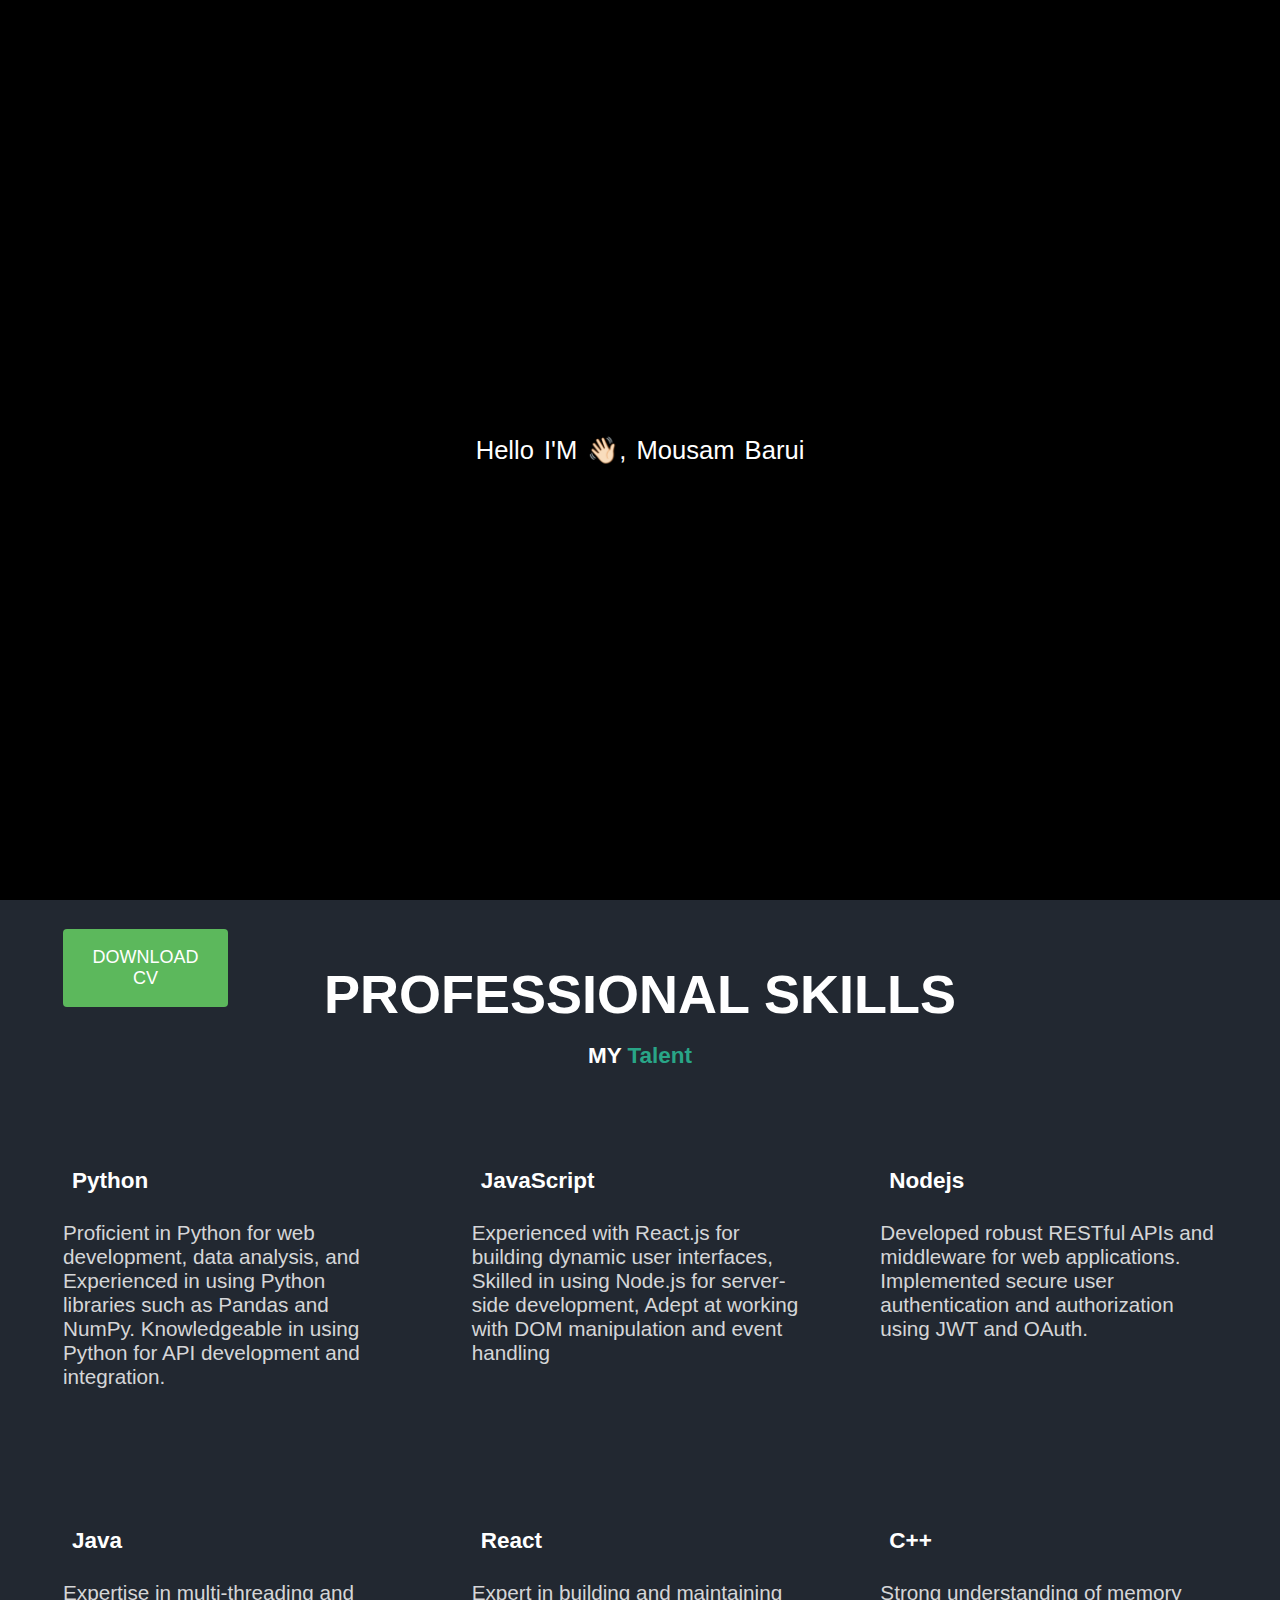
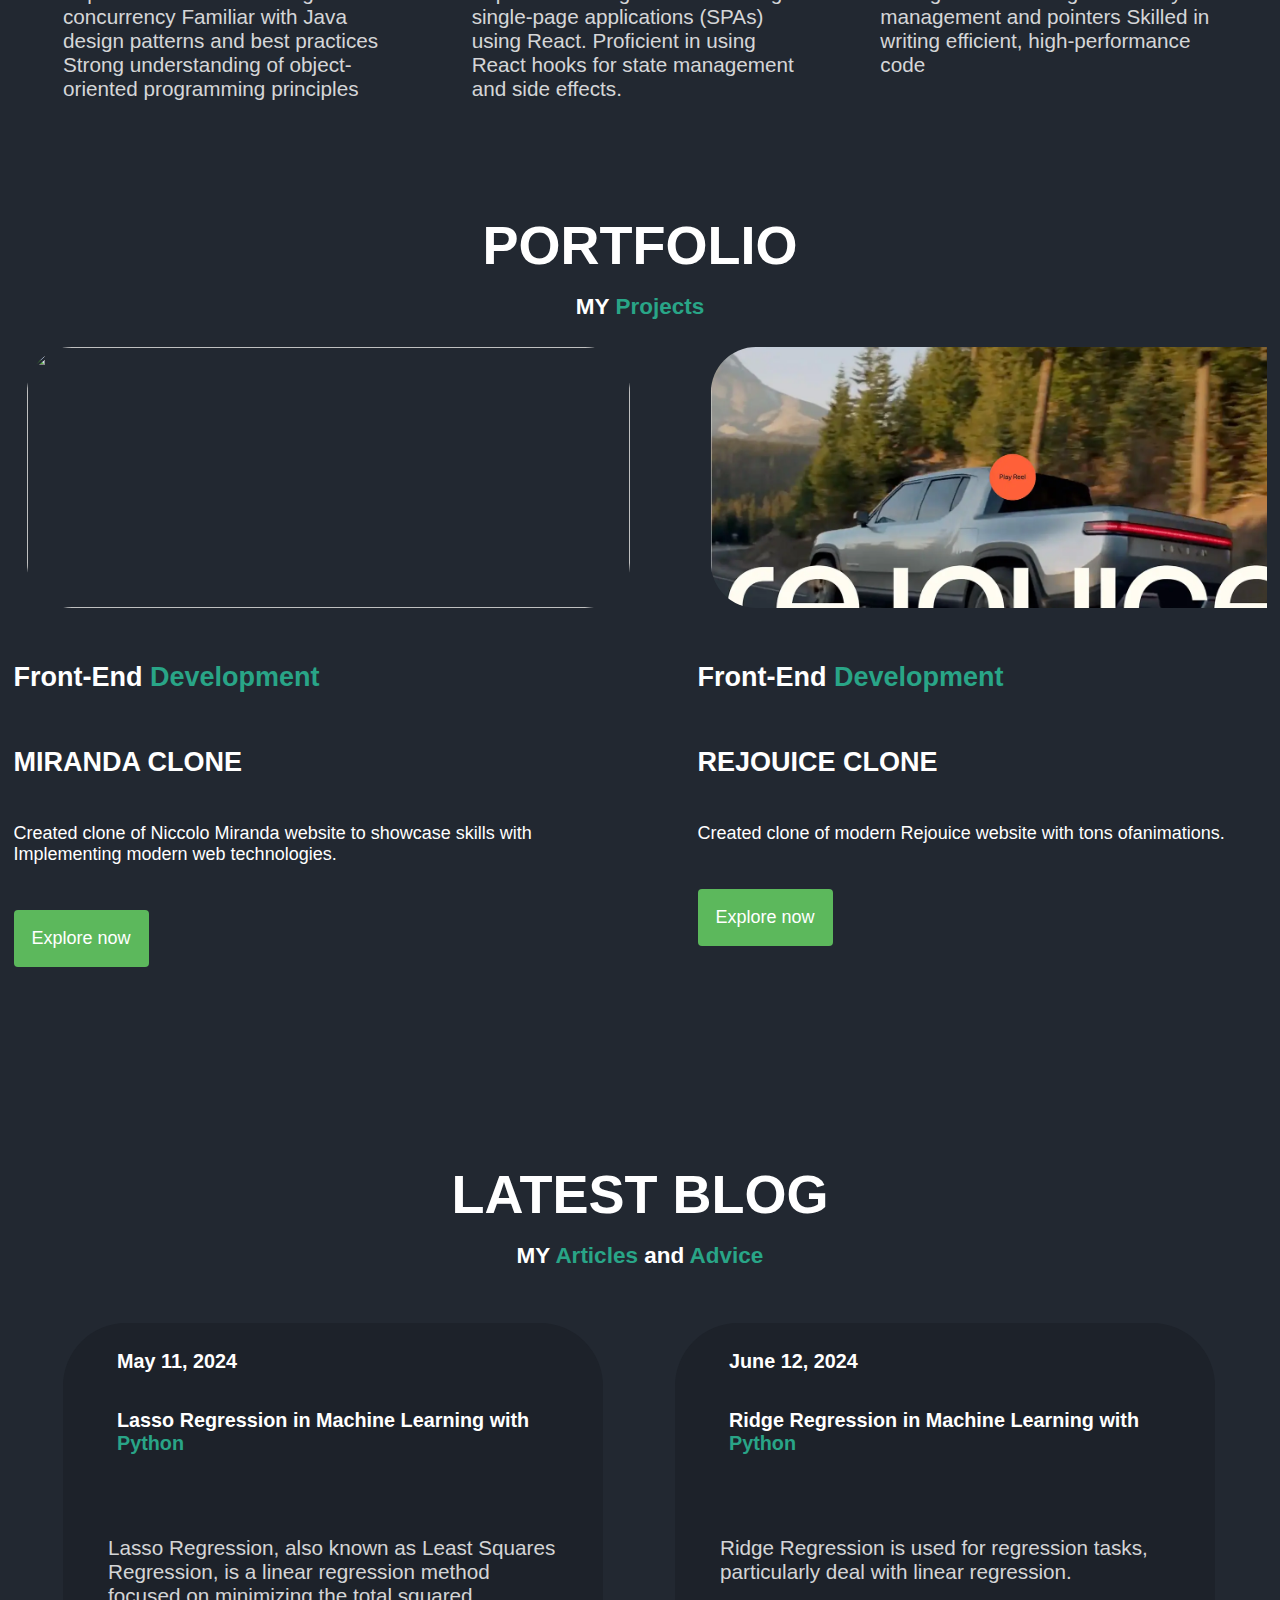
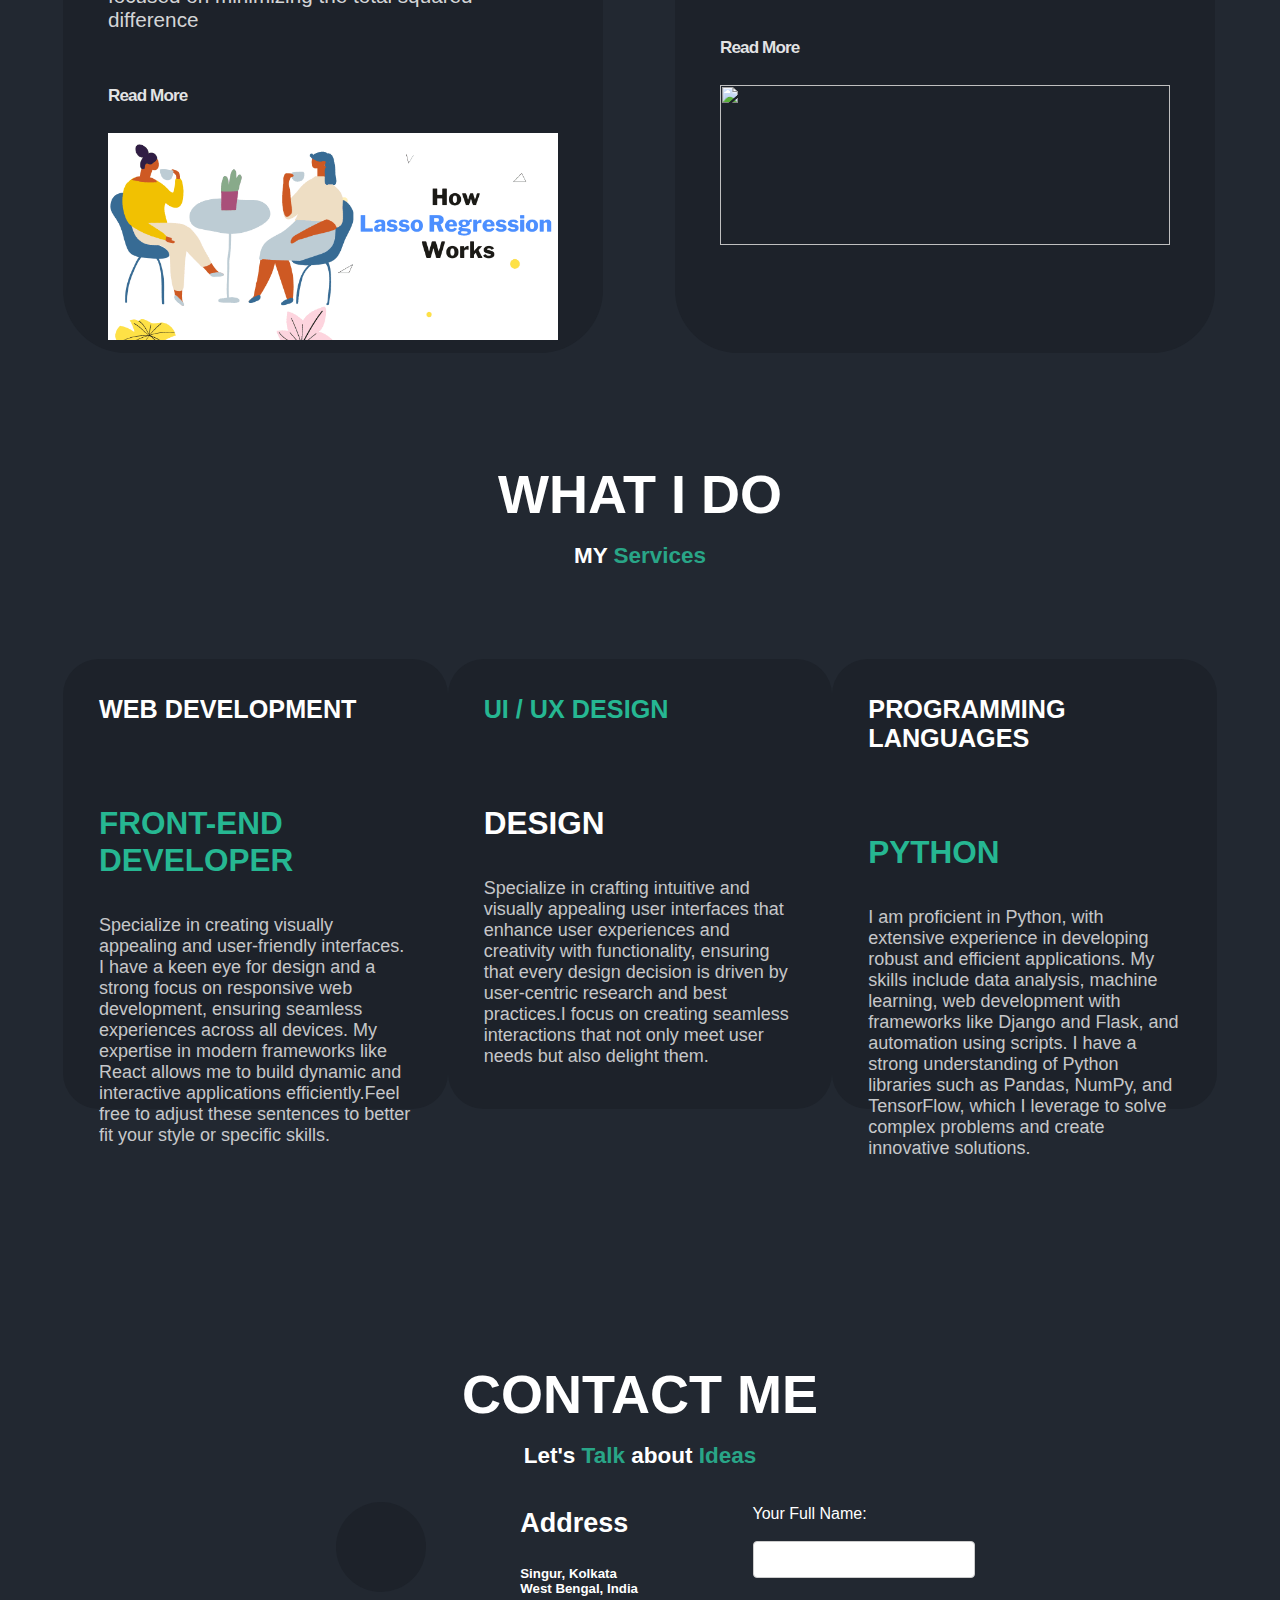
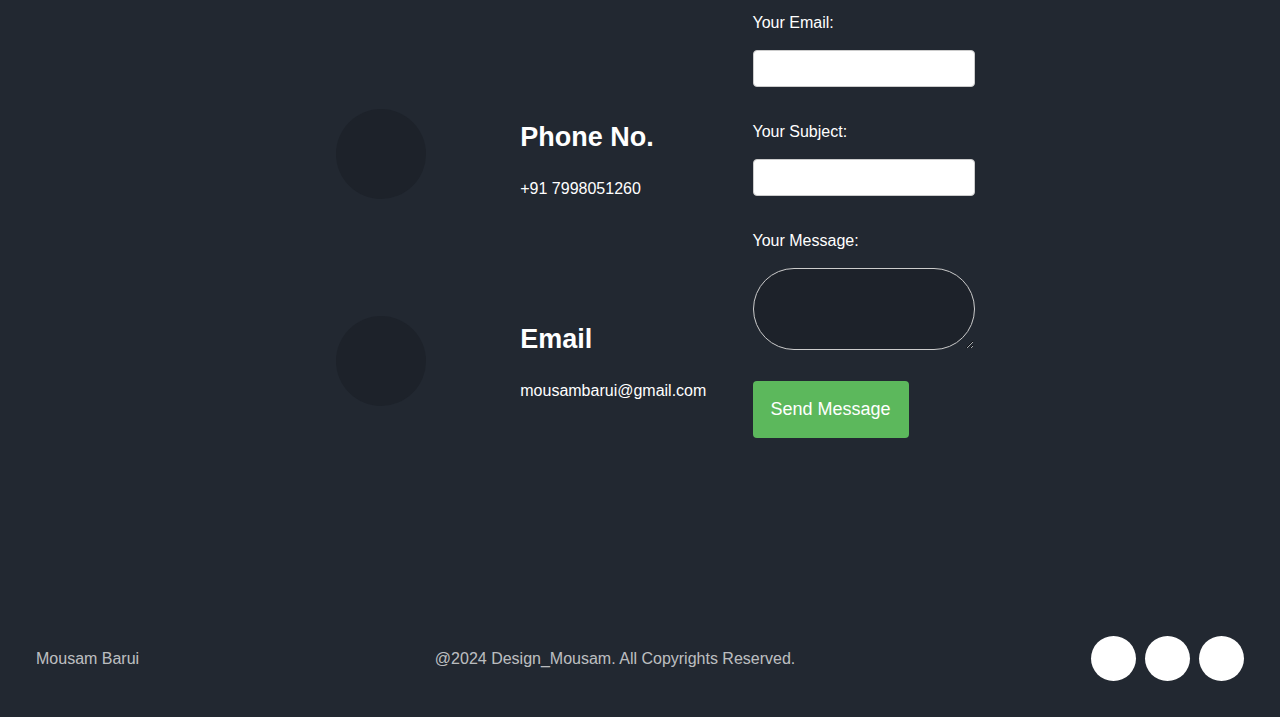
==== commit 65165d7b: "update project" ====
--- a/index.html
+++ b/index.html
@@ -40,7 +40,7 @@
                 <a href="contact/contact.html">
                     <h3>Contact</h3>
                 </a>
-                <a href="MOUSAM BARUI (1).pdf">
+                <a href="MOUSAM BARUI.pdf">
                     <h3 style="padding: 1.5vh;background-color:#4f5b71e2;border-radius: 4vh;">Check Resume</h3>
                 </a>
             </div>
@@ -63,7 +63,7 @@
                             class="ri-linkedin-box-line"></i></a>
                     <a href="https://github.com/Mousam861"><i class="ri-github-fill"></i></a>
                 </div>
-                <a href="MOUSAM BARUI (1).pdf" download="Mousam_Barui_Resume"><button> DOWNLOAD CV</button></a>
+                <a href="MOUSAM BARUI.pdf" download="Mousam_Barui_Resume"><button> DOWNLOAD CV</button></a>
             </div>
             <div class="page1right">
                 <div class="page1rightimage"> </div>
@@ -186,6 +186,17 @@
                         <p>Developed a dynamic, user-friendly website for a local gym
                             Implemented major features to enhance user experience.</p>
                         <a href="https://mousam861.github.io/FITNEXIA-GYM-WEB-/"><button>Explore now</button></a>
+                    </div> 
+                    <div class="project1">
+                        <div class="portimg">
+                            <img src="Images\OIP.jpg" alt="" />
+                        </div>
+                        <h4>Front-End <d>Development</d>
+                        </h4>
+                        <h4>Hotel Odisej</h4>
+                        <p>Developed a dynamic, user-friendly clone website of HotelOdisej.
+                            Implemented major features to enhance user experience.</p>
+                        <a href="https://mousam861.github.io/Hotel-Odisej/"><button>Explore now</button></a>
                     </div> 
                 
                     <div class="project1">
@@ -266,7 +277,7 @@
                         </h5>
                     </a>
                     <div class="bimg">
-                        <img src="https://leverageedu.com/blog/wp-content/uploads/2020/03/IELTS-Preparation-Online.jpg">
+                        <img src="Images\lasso.webp">
                     </div>
                 </div>
                 <div class="art1">
@@ -299,7 +310,7 @@
                         </h5>
                     </a>
                     <div class="bimg">
-                        <img src="https://leverageedu.com/blog/wp-content/uploads/2020/03/IELTS-Preparation-Online.jpg">
+                        <img src="Images\quad.jpg">
                     </div>
                 </div>
             </div>
--- a/style.css
+++ b/style.css
@@ -204,6 +204,7 @@
     color: rgba(255, 255, 255, 0.822);
 }
 
+
 #page3 {
     height: 100vh;
     width: 100%;
@@ -233,6 +234,26 @@
 .project1 h4 d ,.p3heading h6 d{
     color: #29A587;
 }
+.scrollauto {
+    scroll-behavior: smooth;
+    -webkit-overflow-scrolling: touch;
+    scrollbar-width: none; /* Firefox */
+    -ms-overflow-style: none; /* IE and Edge */
+}
+
+@keyframes anime {
+    0% {
+        transform: translateX(0);
+    }
+    100% {
+        transform: translateX(-100%);
+    }
+}
+
+.proshow:hover {
+    animation-play-state: paused;
+}
+
 .scrollauto{
     display: flex;
     flex-wrap: nowrap;
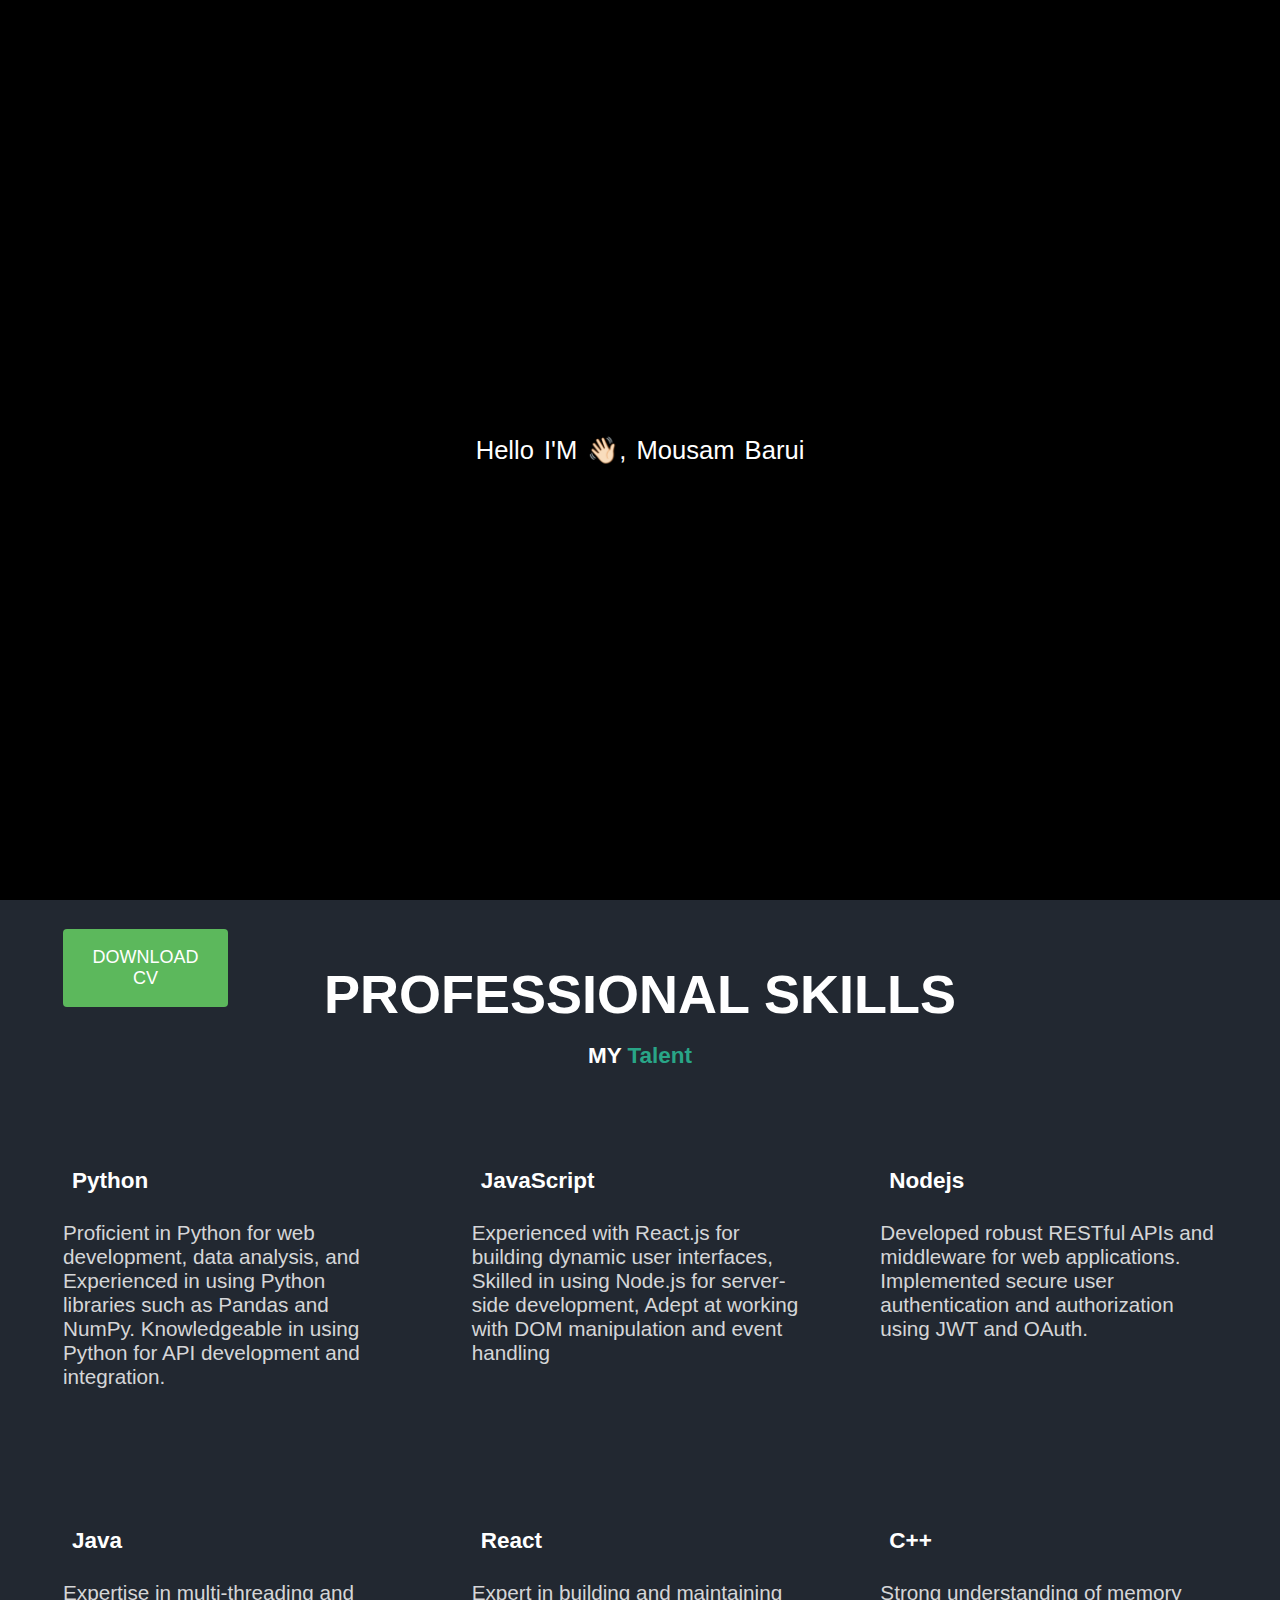
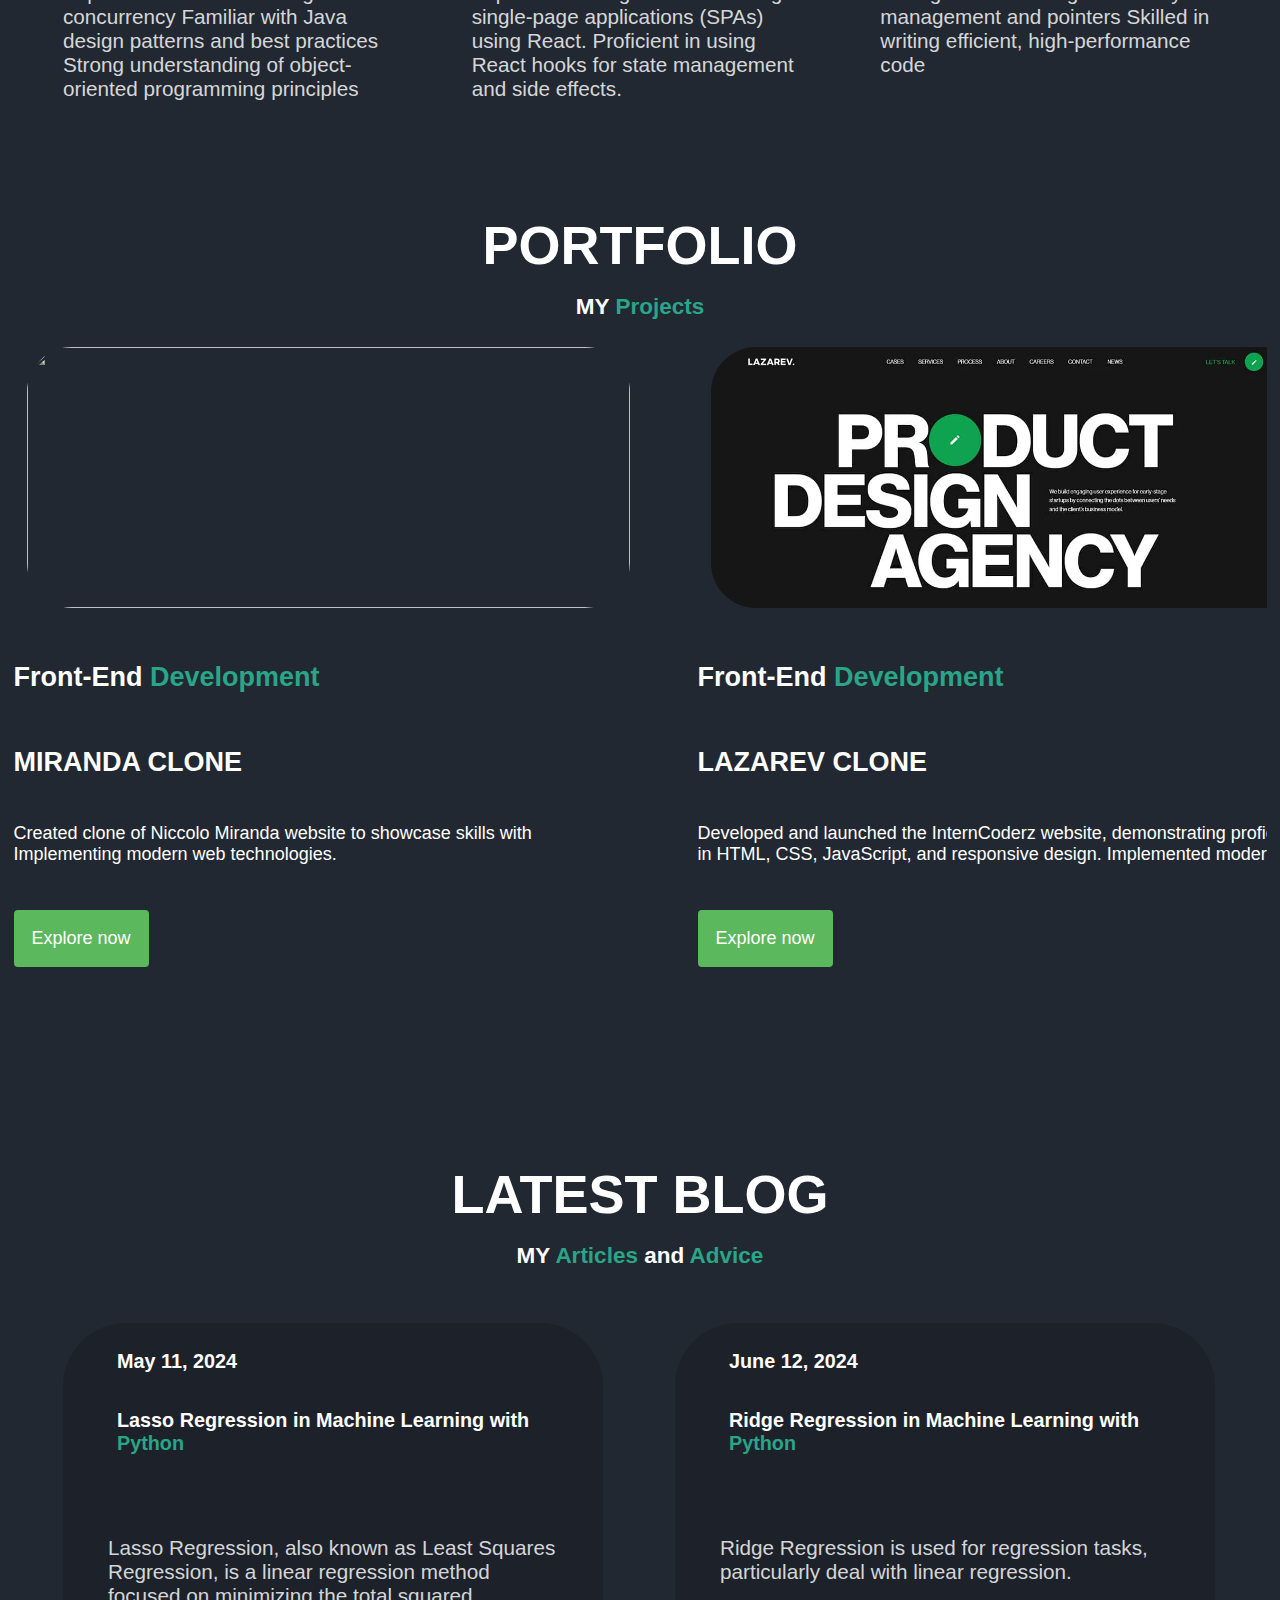
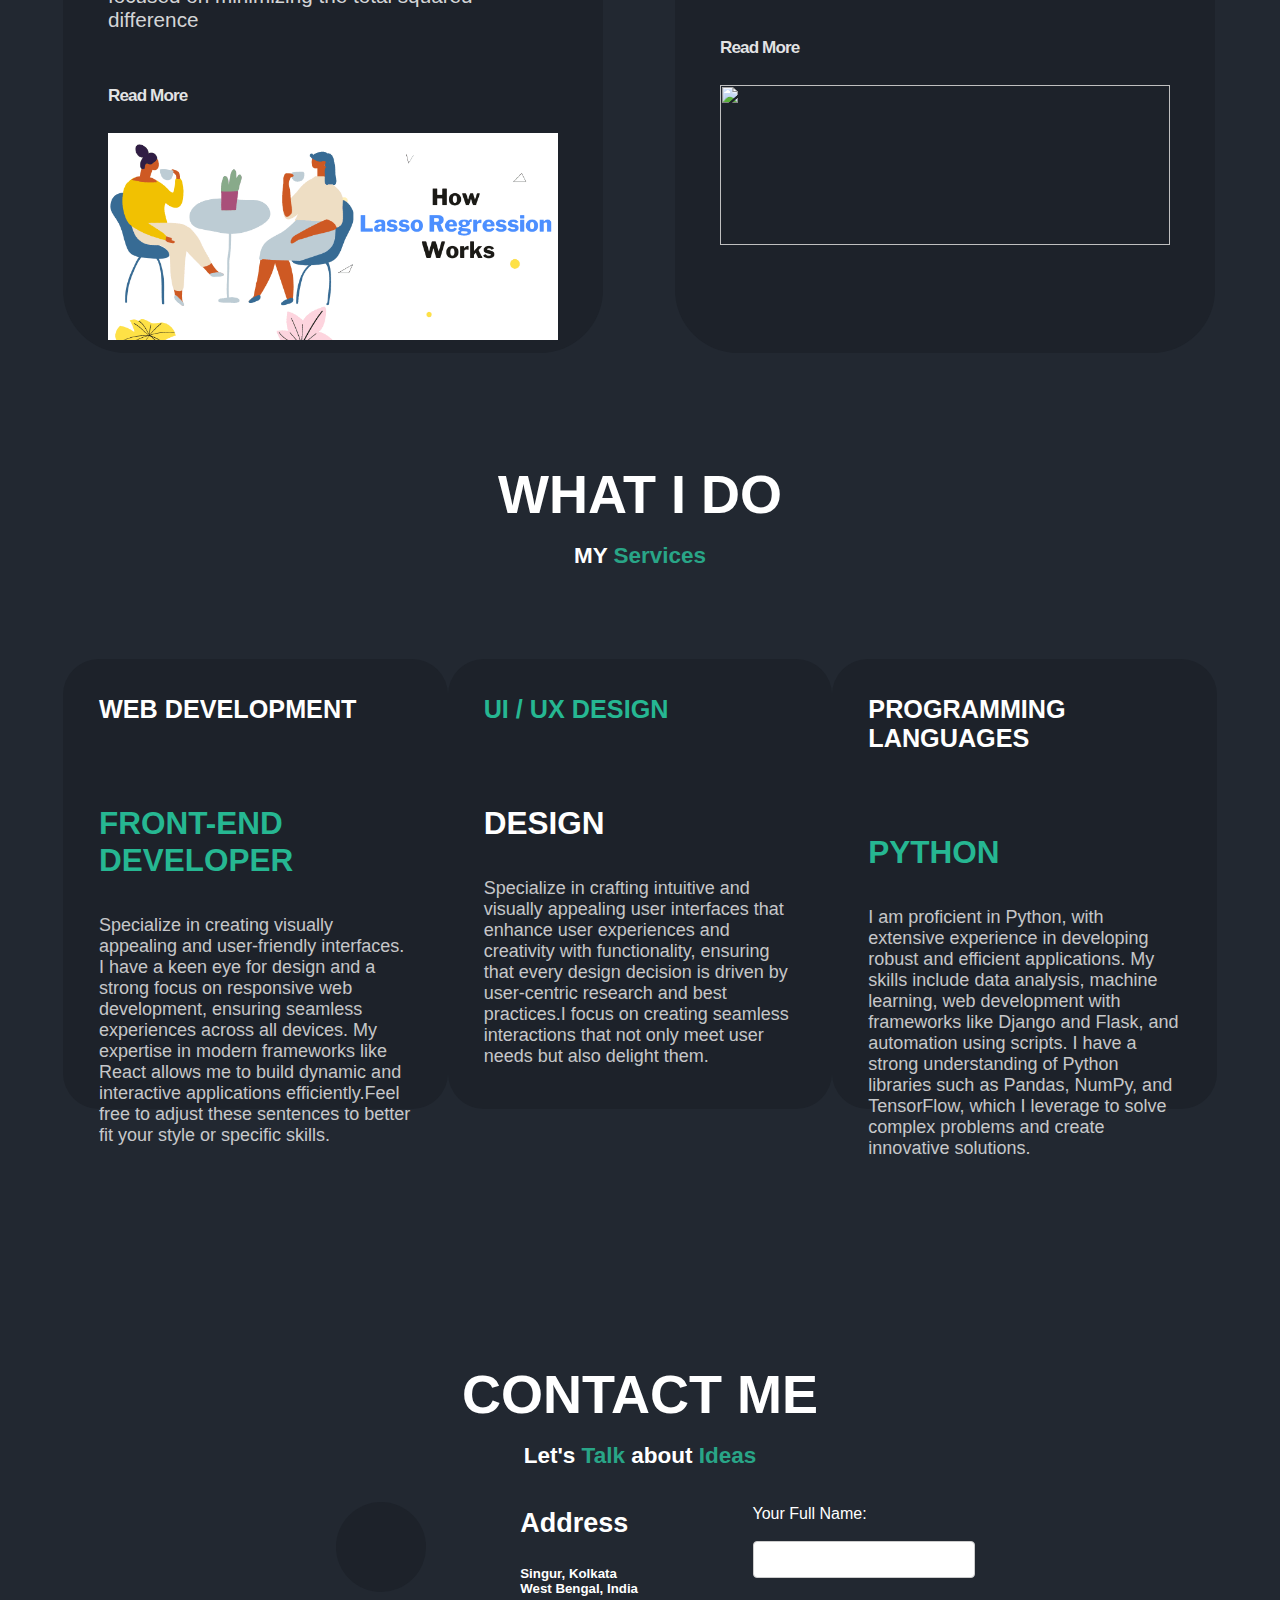
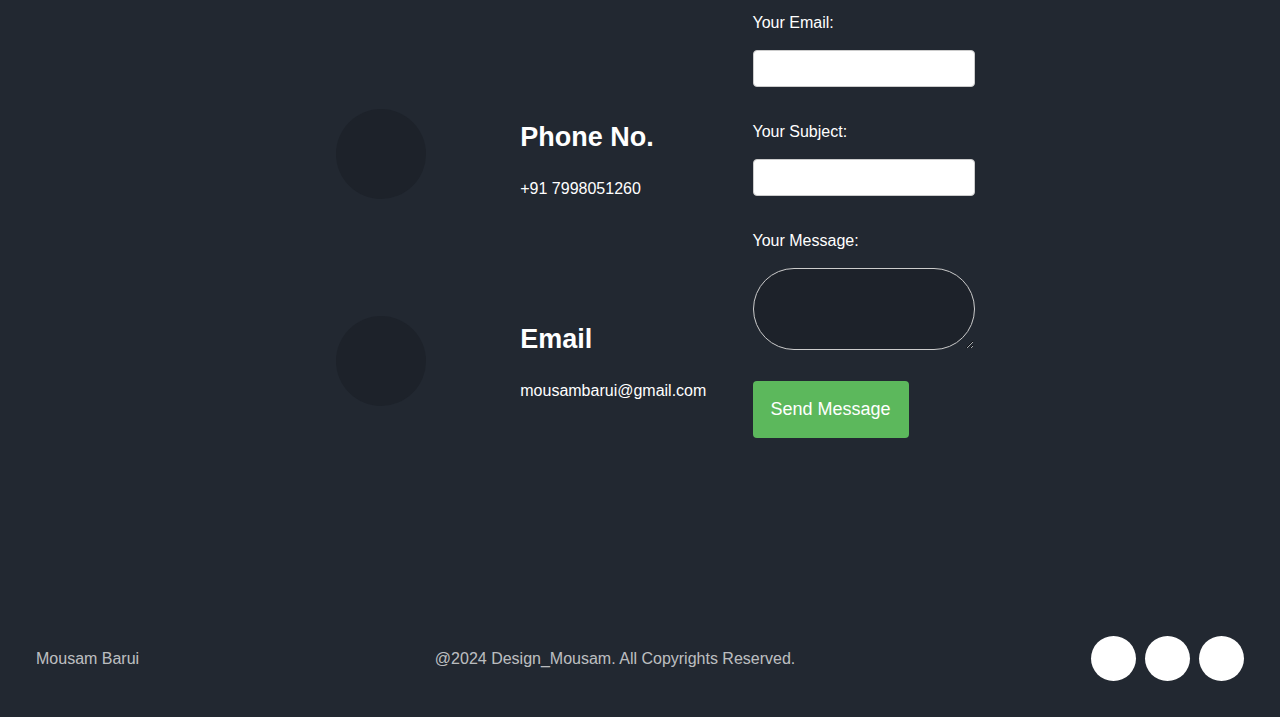
==== commit 9d1bccfd: "comment add" ====
--- a/index.html
+++ b/index.html
@@ -152,7 +152,7 @@
                             </p>
                         <a href="https://mousam861.github.io/Miranda-clone/"><button>Explore now</button></a>
                     </div>
-                    <div class="project1">
+                    <!-- <div class="project1">
                         <div class="portimg">
                             <img src="Images/rejouice.webp" alt="" />
                         </div>
@@ -161,7 +161,7 @@
                         <h4>REJOUICE CLONE</h4>
                         <p>Created clone of modern Rejouice website with tons ofanimations.</p>
                         <button>Explore now</button>
-                    </div>
+                    </div> -->
                     
                     <div class="project1">
                         <div class="portimg">
@@ -174,7 +174,7 @@
                             demonstrating proficiency in HTML, CSS, JavaScript, and
                             responsive design.
                             Implemented modern</p>
-                        <button>Explore now</button>
+                        <a href=""><button>Explore now</button></a>
                     </div>
                     <div class="project1">
                         <div class="portimg">
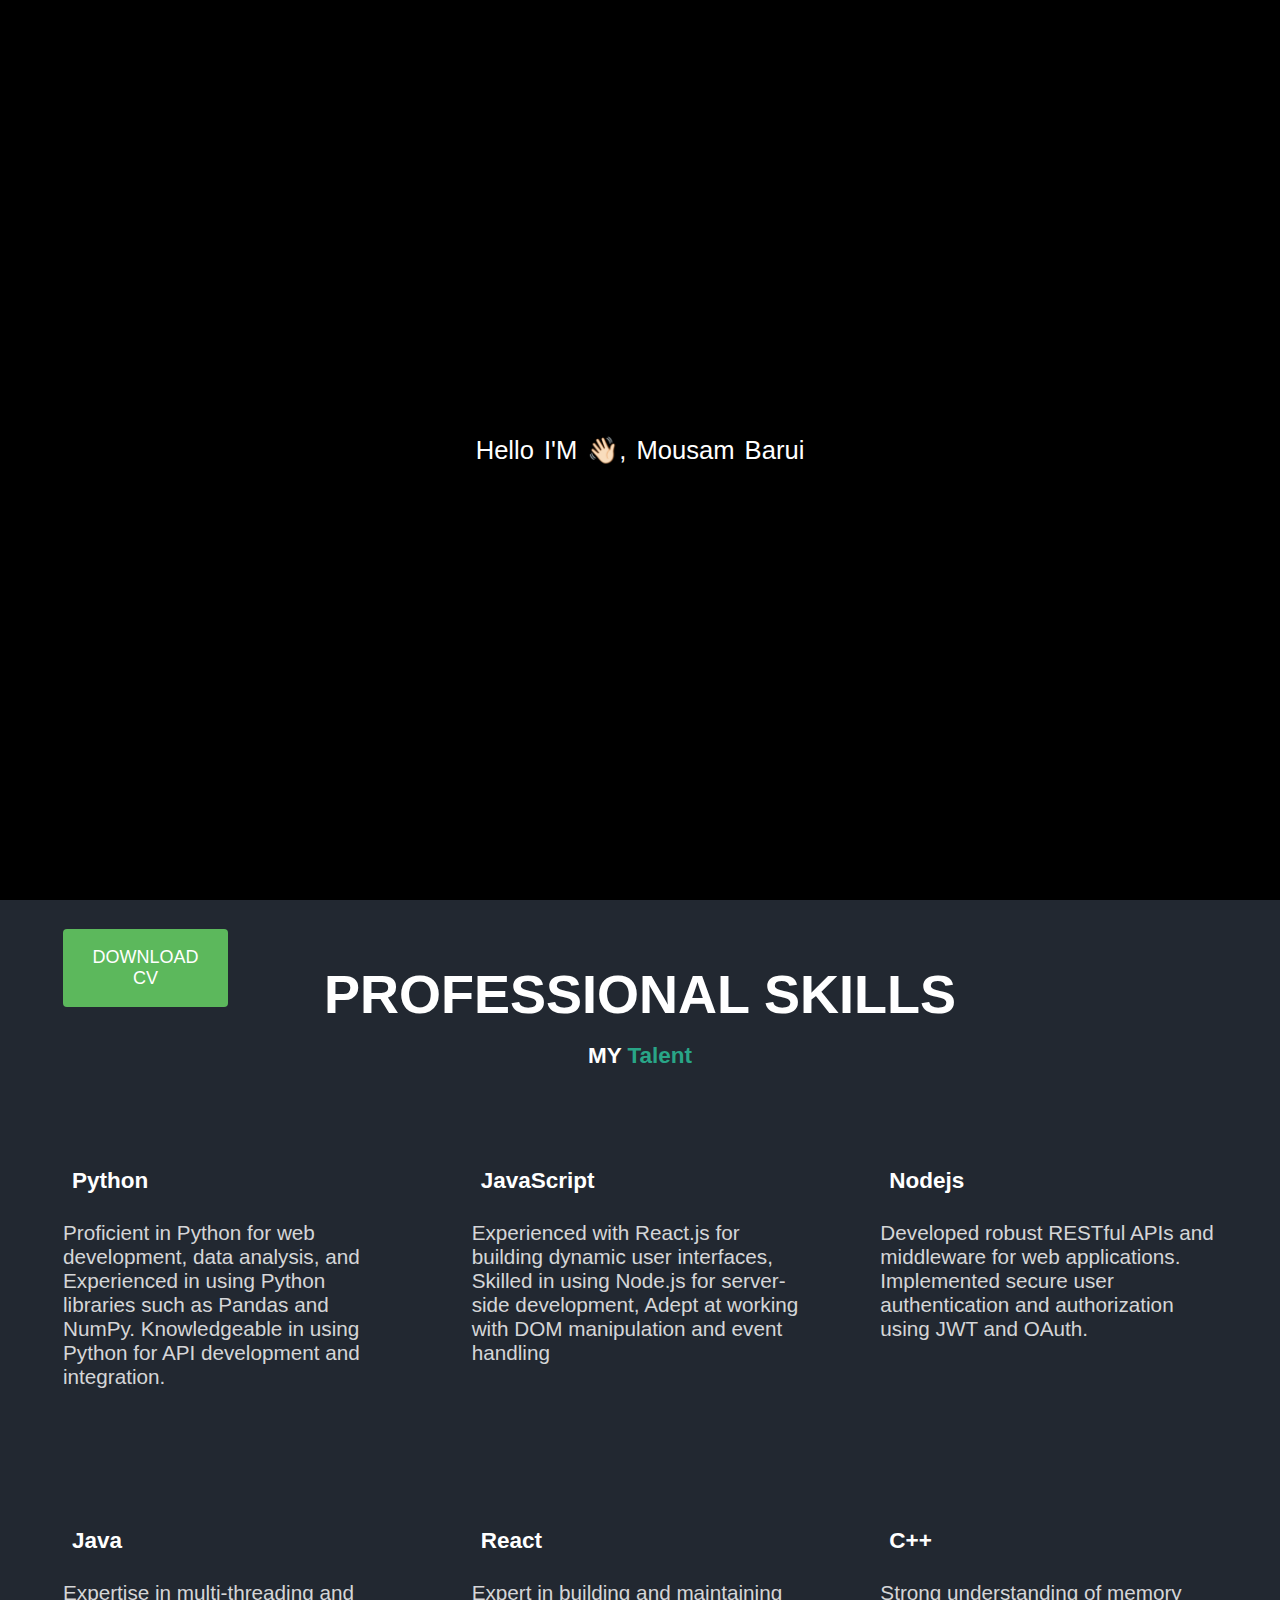
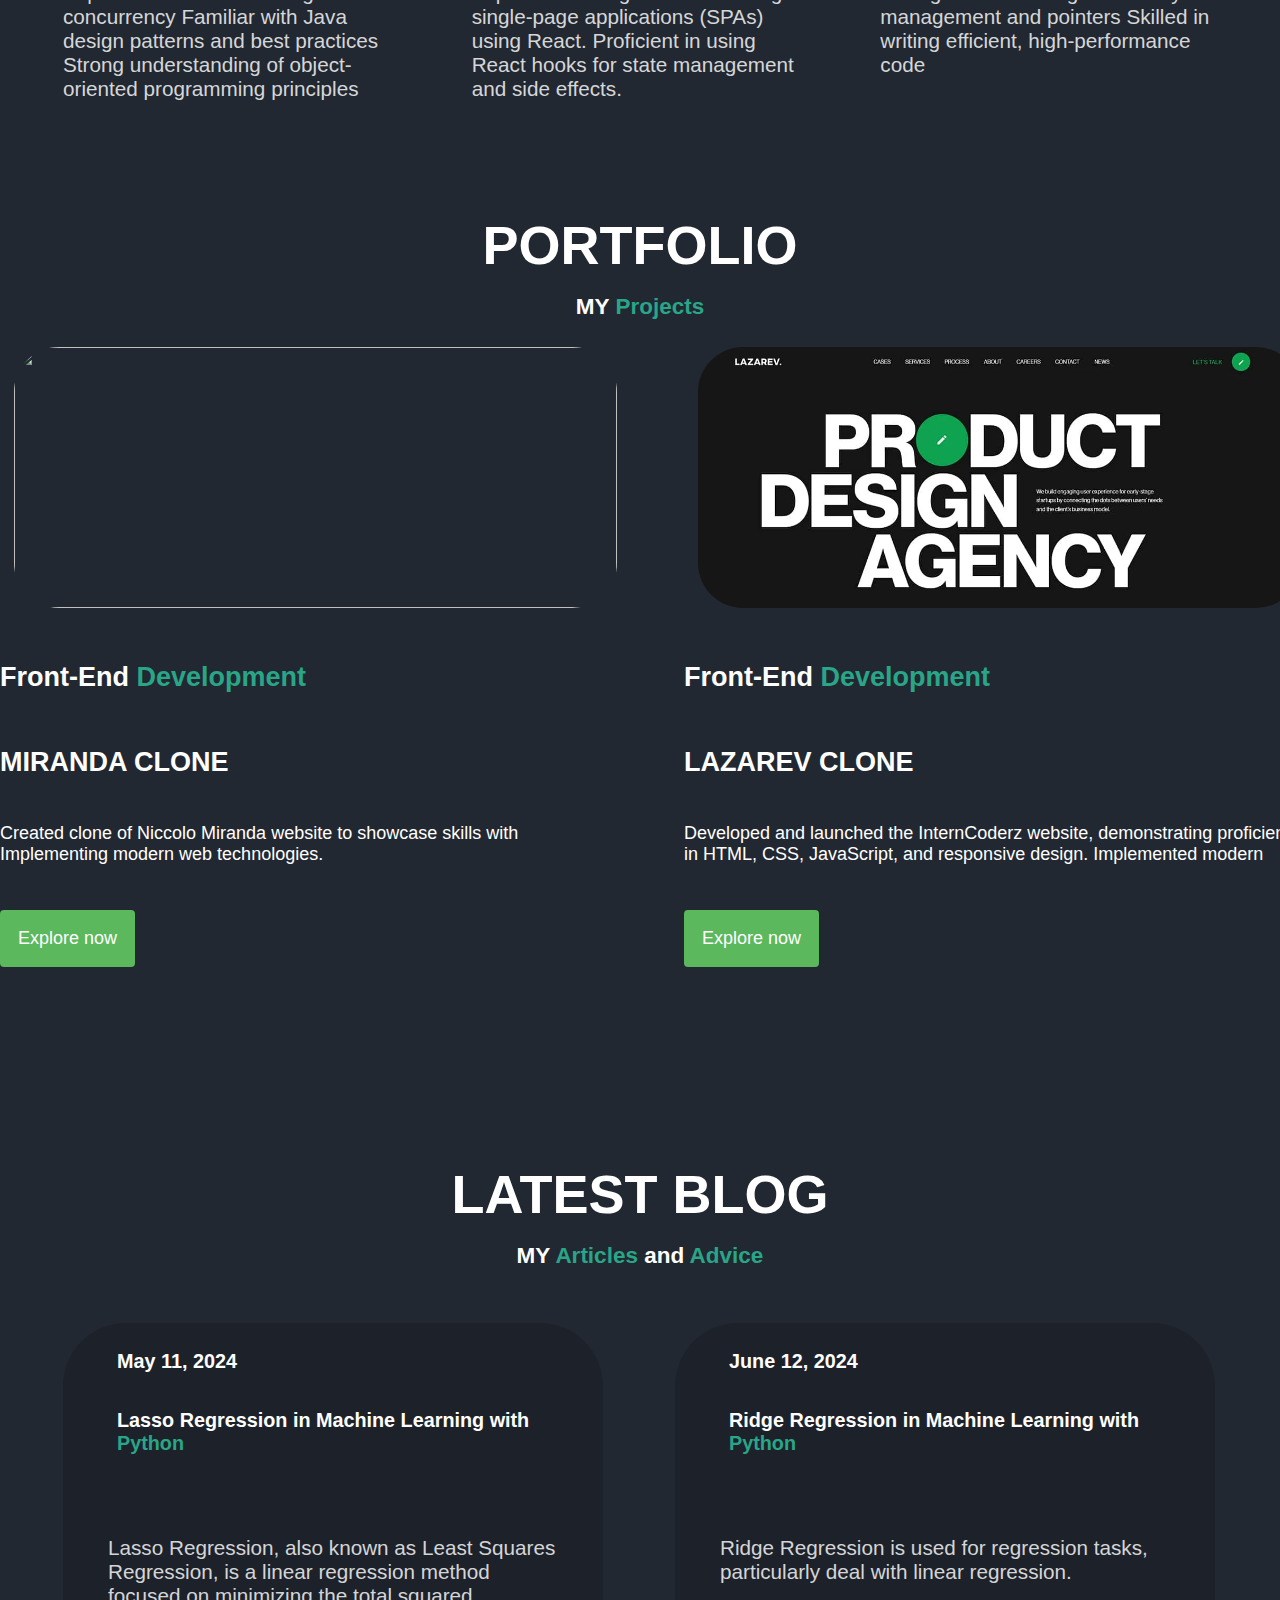
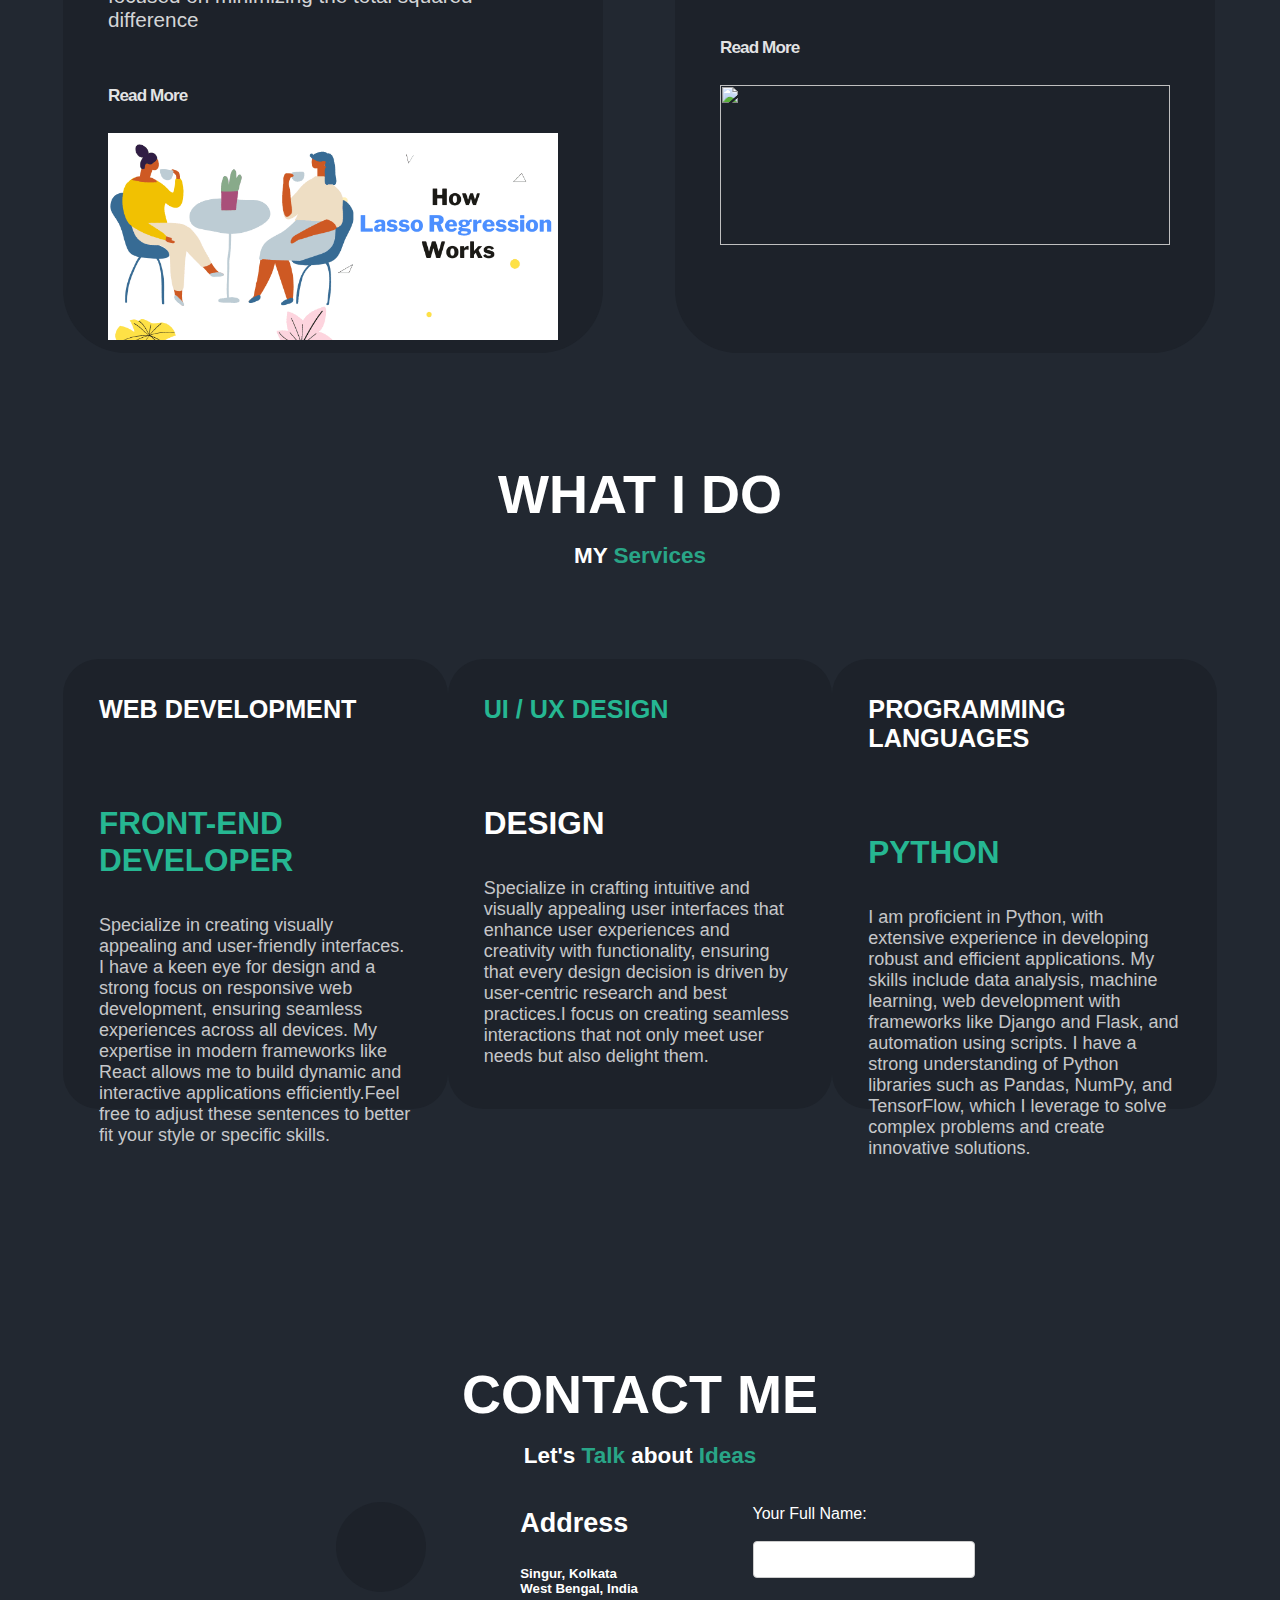
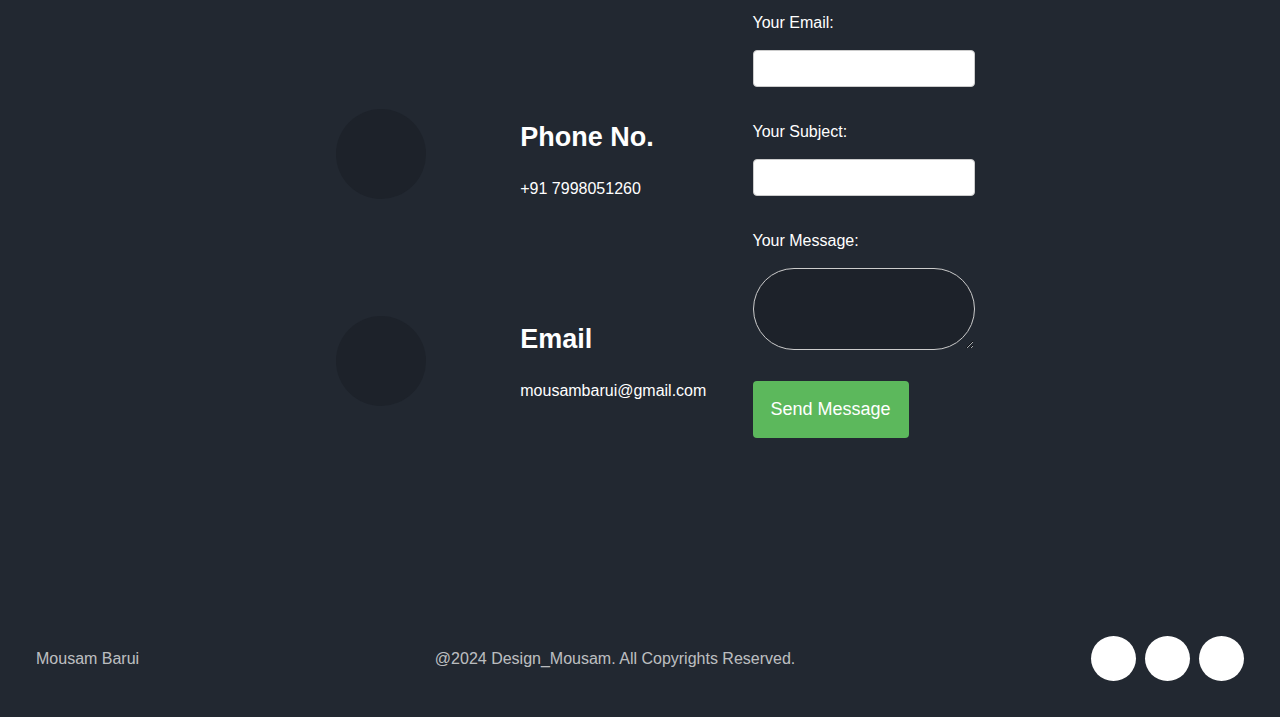
==== commit 55e5cf66: "link updated" ====
--- a/index.html
+++ b/index.html
@@ -59,9 +59,10 @@
                     innovative solutions to complex challenges. My commitment to continuous learning ensures I stay
                     updated with the latest industry trends.
                 <div class="icon">
-                    <a href="https://www.linkedin.com/in/mousam-barui-745755149/"><i
+                    <a href="http://www.linkedin.com/in/mousambarui44"><i
                             class="ri-linkedin-box-line"></i></a>
                     <a href="https://github.com/Mousam861"><i class="ri-github-fill"></i></a>
+                    <a href="https://leetcode.com/u/baruimousam44/"><i class=""></i></a>
                 </div>
                 <a href="MOUSAM BARUI.pdf" download="Mousam_Barui_Resume"><button> DOWNLOAD CV</button></a>
             </div>
@@ -178,6 +179,33 @@
                     </div>
                     <div class="project1">
                         <div class="portimg">
+                            <img src="Images/uber.webp" alt="uber project"/>
+                        </div>
+                        <h4>FULL-STACK <d>Project</d>
+                        </h4>
+                        <h4>UBER FULL-STACK CLONE</h4>
+                        <p>Built reusable React components with state management for
+                            dynamic UI updates.
+                            Implemented JWT-based authentication.</p>
+                        <a href="https://github.com/Mousam861/Uber_FullStack"><button>Explore now</button></a>
+                    </div>
+                    <div class="project1">
+                        <div class="portimg">
+                            <img src="Images/index.png" alt="ML project"/>
+                        </div>
+                        <h4>MACHINE-LEARNING <d>Project</d>
+                        </h4>
+                        <h4>Heart Stroke & Diabetes Prediction</h4>
+                        <p> Developed machine learning models (Logistic Regression) to
+                            predict diabetes and heart stroke risks, achieving 80%
+                            accuracy.
+                            Conducted data preprocessing and feature engineering to
+                            prepare datasets for training.
+                            </p>
+                        <a href="https://github.com/Mousam861/Health-Monitoring"><button>Explore now</button></a>
+                    </div>
+                    <div class="project1">
+                        <div class="portimg">
                             <img src="Images/gym.jpg" alt="" />
                         </div>
                         <h4>Front-End <d>Development</d>
@@ -198,6 +226,33 @@
                             Implemented major features to enhance user experience.</p>
                         <a href="https://mousam861.github.io/Hotel-Odisej/"><button>Explore now</button></a>
                     </div> 
+                    <div class="project1">
+                        <div class="portimg">
+                            <img src="Images/uber.webp" alt="uber project"/>
+                        </div>
+                        <h4>FULL-STACK <d>Project</d>
+                        </h4>
+                        <h4>UBER FULL-STACK CLONE</h4>
+                        <p>Built reusable React components with state management for
+                            dynamic UI updates.
+                            Implemented JWT-based authentication.</p>
+                        <a href="https://github.com/Mousam861/Uber_FullStack"><button>Explore now</button></a>
+                    </div>
+                    <div class="project1">
+                        <div class="portimg">
+                            <img src="Images/index.png" alt="ML project"/>
+                        </div>
+                        <h4>MACHINE-LEARNING <d>Project</d>
+                        </h4>
+                        <h4>Heart Stroke & Diabetes Prediction</h4>
+                        <p> Developed machine learning models (Logistic Regression) to
+                            predict diabetes and heart stroke risks, achieving 80%
+                            accuracy.
+                            Conducted data preprocessing and feature engineering to
+                            prepare datasets for training.
+                            </p>
+                        <a href="https://github.com/Mousam861/Health-Monitoring"><button>Explore now</button></a>
+                    </div>
                 
                     <div class="project1">
                         <div class="portimg">
--- a/style.css
+++ b/style.css
@@ -210,7 +210,7 @@
     width: 100%;
     background-color: #222831;
     color: white;
-    padding: 1.5vh;
+    padding: 1.5vh 0vh;
 }
 
 .p3heading {
@@ -269,9 +269,8 @@
     justify-content: space-between;
     animation-name: anime;
     animation-timing-function: linear;
-    animation-duration: 22s;
+    animation-duration: 18s;
     animation-iteration-count: infinite;
-   
 }
 .scrollauto::-webkit-scrollbar{
     display: none;
